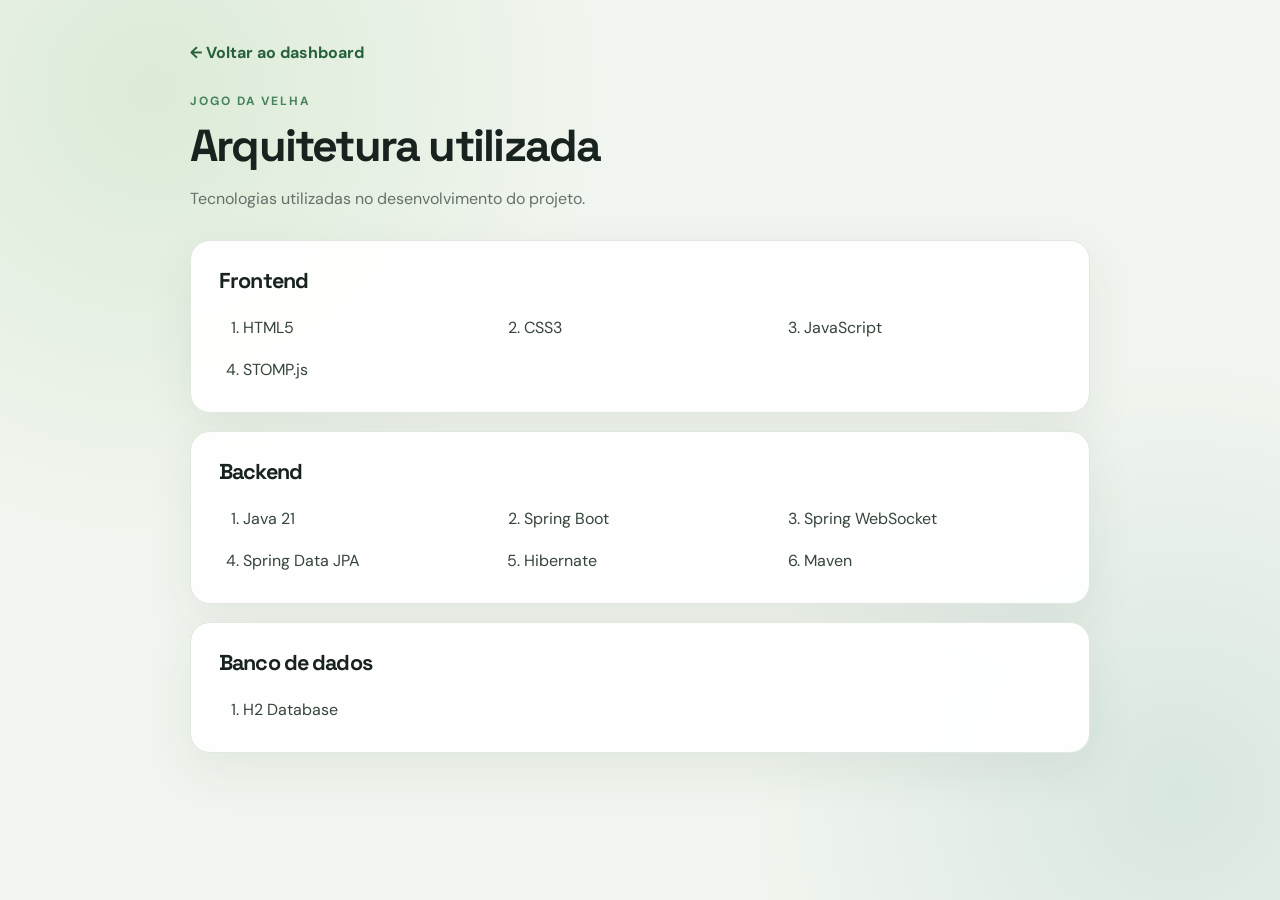
==== frontend/arquitetura/index.html @ 619e320b "adicionando pagina de arquitetura e separando controller" ====
<!doctype html>
<html lang="pt-BR">
<head>
  <meta charset="utf-8">
  <meta name="viewport" content="width=device-width, initial-scale=1">
  <title>Arquitetura utilizada | Jogo da Velha</title>
  <link rel="stylesheet" href="style.css">
</head>
<body>
  <main class="architecture-shell">
    <a class="back-link" href="../dashboard/index.html">← Voltar ao dashboard</a>
    <header class="page-header">
      <p class="eyebrow">JOGO DA VELHA</p>
      <h1>Arquitetura utilizada</h1>
      <p class="intro">Tecnologias utilizadas no desenvolvimento do projeto.</p>
    </header>

    <section class="technology-card" aria-labelledby="frontend-heading">
      <h2 id="frontend-heading">Frontend</h2>
      <ol class="technology-list">
        <li>HTML5</li>
        <li>CSS3</li>
        <li>JavaScript</li>
        <li>STOMP.js</li>
      </ol>
    </section>

    <section class="technology-card" aria-labelledby="backend-heading">
      <h2 id="backend-heading">Backend</h2>
      <ol class="technology-list">
        <li>Java 21</li>
        <li>Spring Boot</li>
        <li>Spring WebSocket</li>
        <li>Spring Data JPA</li>
        <li>Hibernate</li>
        <li>Maven</li>
      </ol>
    </section>

    <section class="technology-card" aria-labelledby="database-heading">
      <h2 id="database-heading">Banco de dados</h2>
      <ol class="technology-list">
        <li>H2 Database</li>
      </ol>
    </section>
  </main>
</body>
</html>
---- frontend/arquitetura/style.css ----
@import url("https://fonts.googleapis.com/css2?family=DM+Sans:wght@400;500;600;700&family=Space+Grotesk:wght@500;600;700&display=swap");

:root {
  color-scheme: light;
  font-family: "DM Sans", sans-serif;
  color: #18221f;
  background: #f1f5ef;
  font-synthesis: none;
  text-rendering: optimizeLegibility;
}

* { box-sizing: border-box; }

body {
  min-height: 100vh;
  margin: 0;
  padding: 42px 24px;
  background: radial-gradient(circle at 12% 10%, #dcebd7 0, transparent 32%),
              radial-gradient(circle at 92% 88%, #d8e7df 0, transparent 30%), #f1f5ef;
}

.architecture-shell { width: min(100%, 900px); margin: 0 auto; }
.back-link { display: inline-block; margin-bottom: 30px; color: #27613b; font-weight: 700; text-decoration: none; }
.back-link:hover { text-decoration: underline; }
.back-link:focus-visible { outline: 3px solid #8ab99a; outline-offset: 4px; border-radius: 2px; }
.page-header { margin-bottom: 28px; }
.eyebrow { margin: 0 0 8px; color: #47825d; font-size: .75rem; font-weight: 700; letter-spacing: .16em; }
h1, h2 { margin: 0; font-family: "Space Grotesk", sans-serif; letter-spacing: -.04em; }
h1 { font-size: clamp(2rem, 6vw, 2.8rem); }
h2 { margin-bottom: 18px; font-size: 1.35rem; }
.intro { margin: 12px 0 0; color: #64716a; line-height: 1.6; }
.technology-card { margin-top: 18px; padding: 26px 28px; border: 1px solid #e0e8df; border-radius: 20px; background: rgba(255, 255, 255, .94); box-shadow: 0 18px 50px rgba(29, 55, 41, .07); }
.technology-list { display: grid; grid-template-columns: repeat(auto-fit, minmax(190px, 1fr)); gap: 10px 24px; margin: 0; padding-left: 24px; color: #35453a; }
.technology-list li { padding: 4px 0; line-height: 1.5; }

@media (max-width: 520px) {
  body { padding: 28px 16px; }
  .technology-card { padding: 21px; }
}
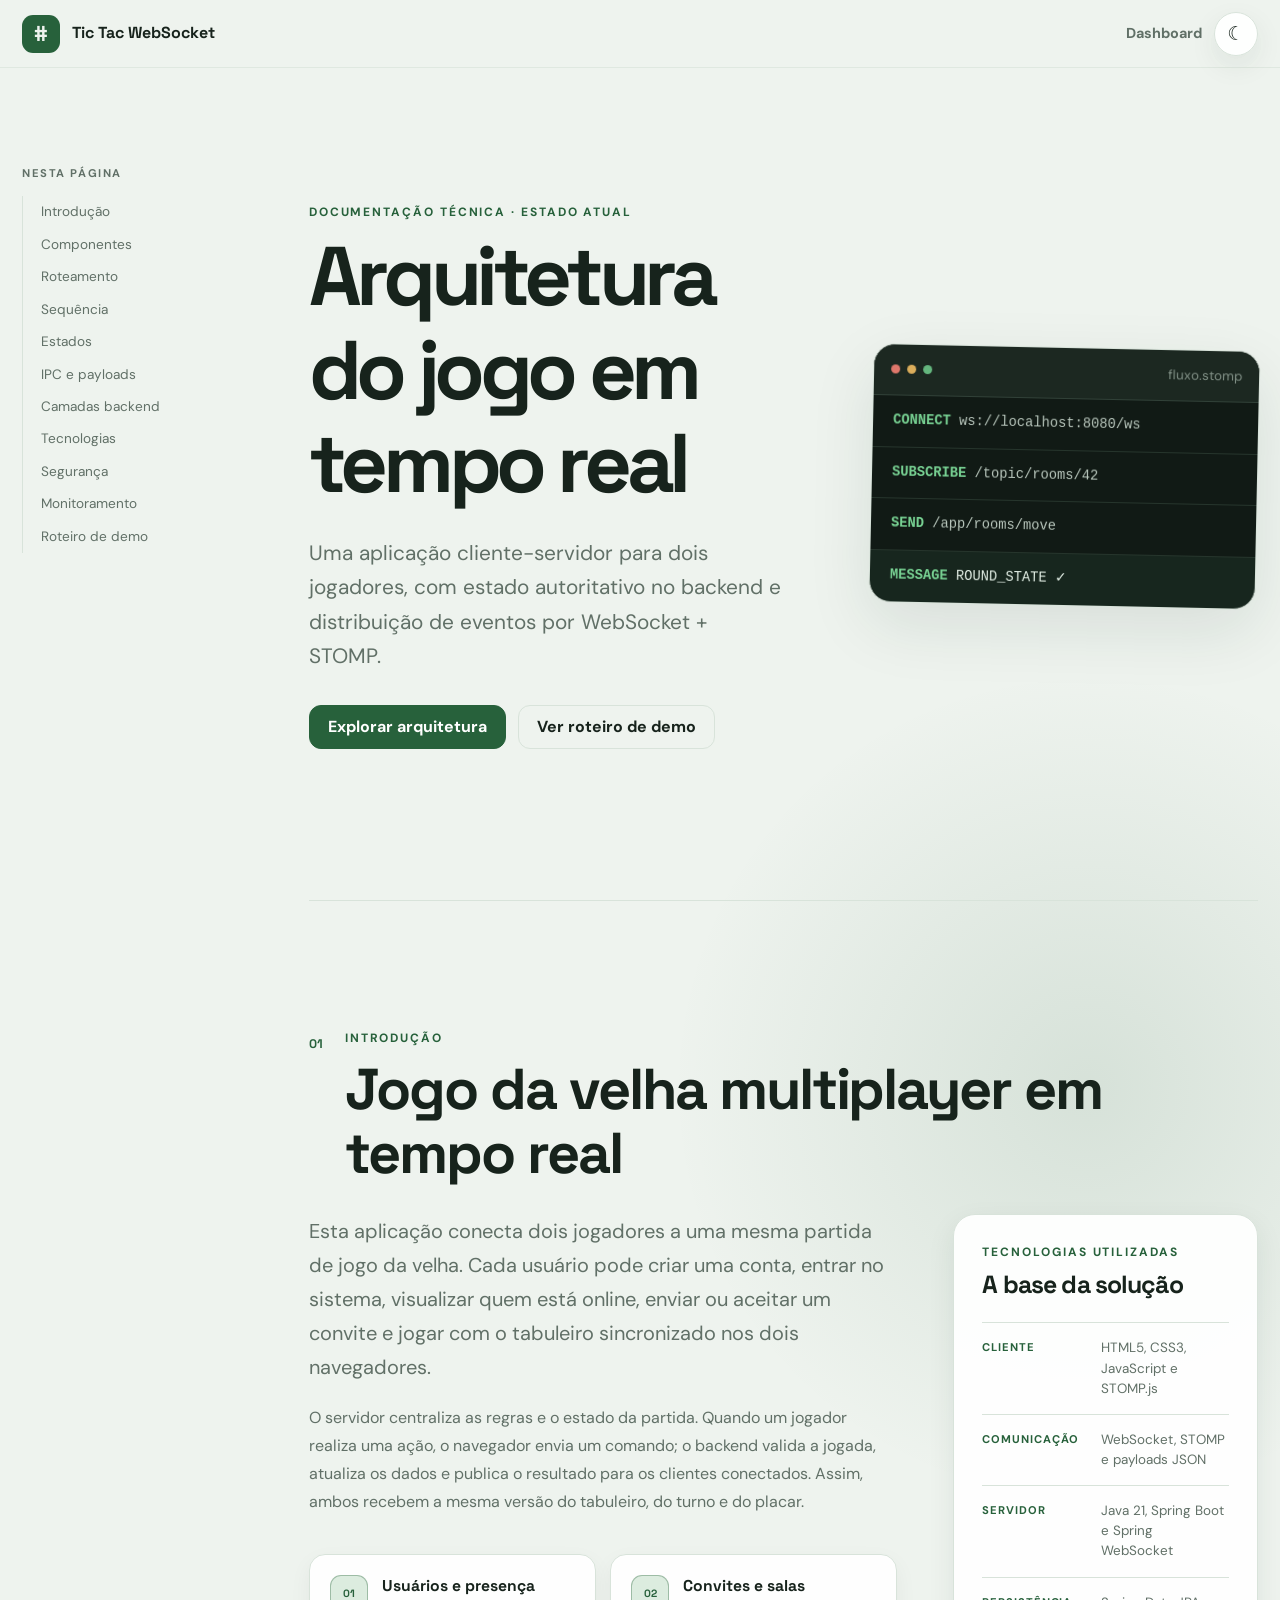
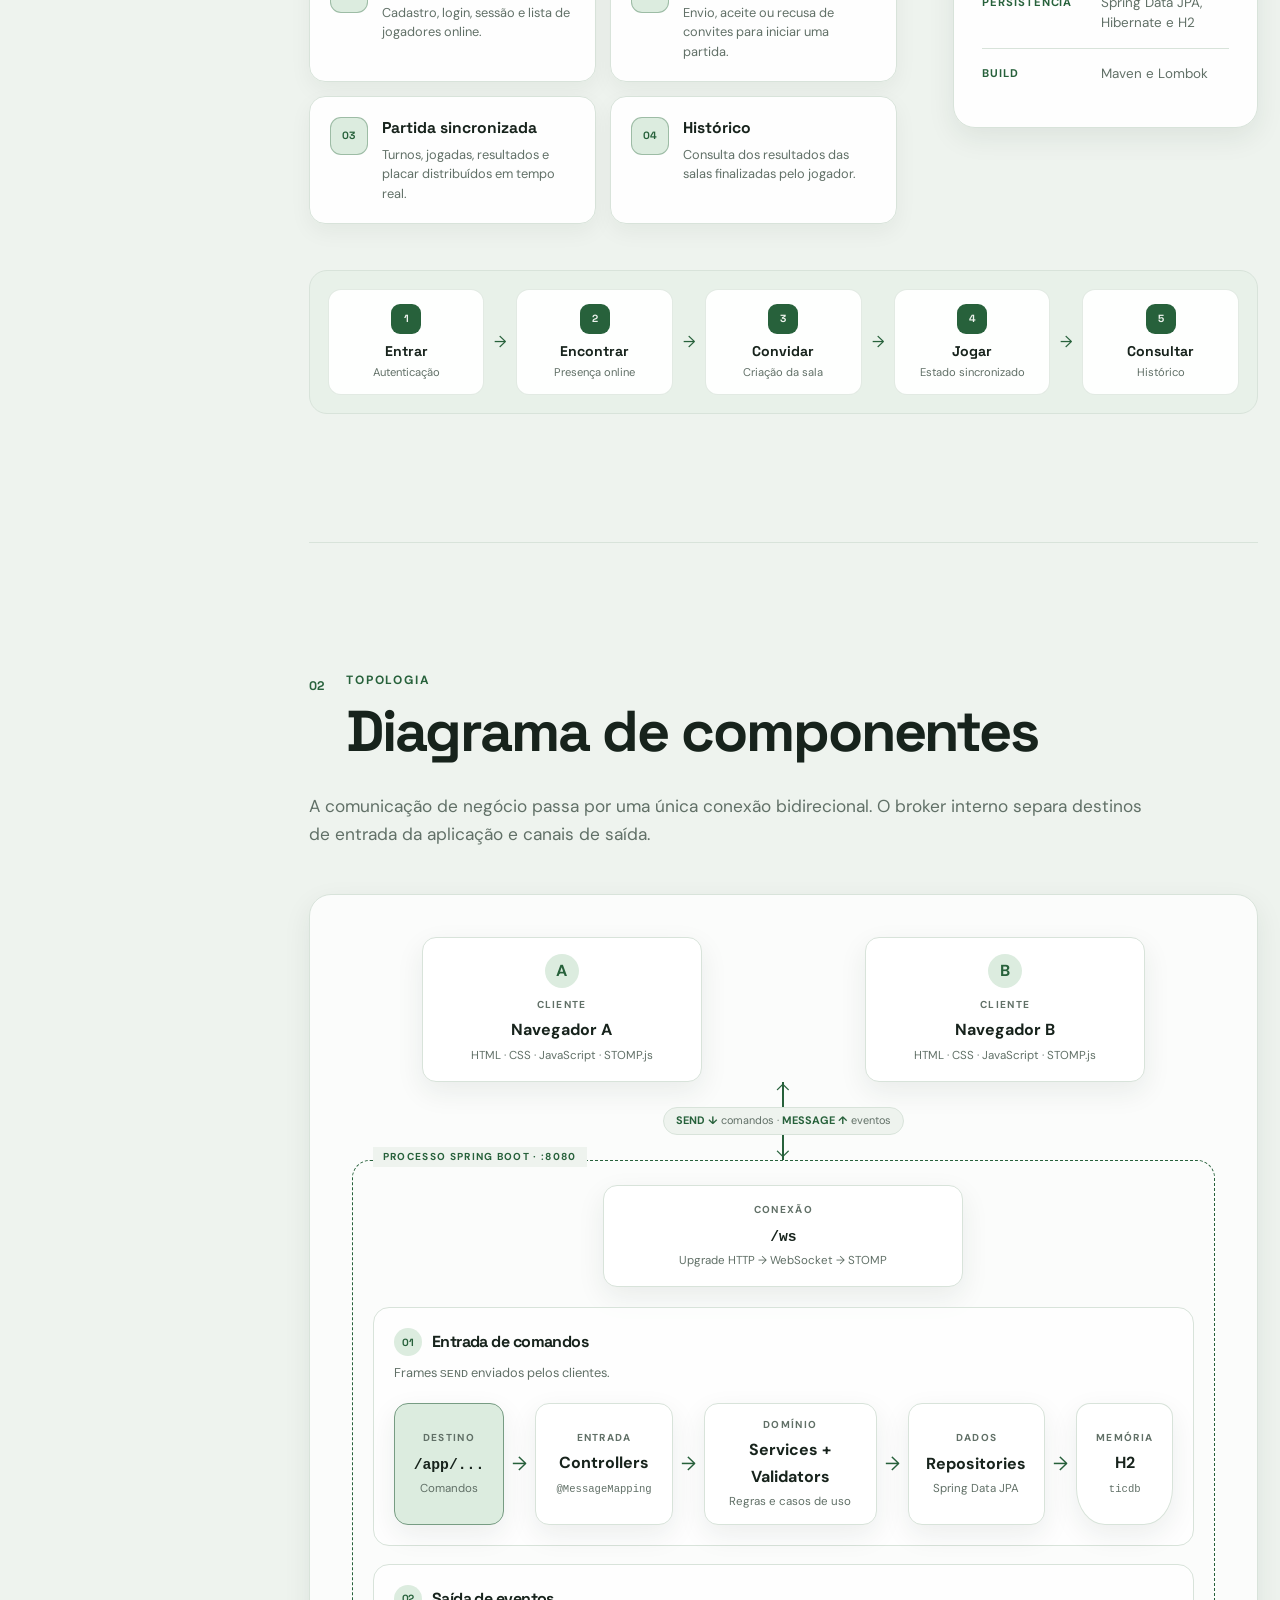
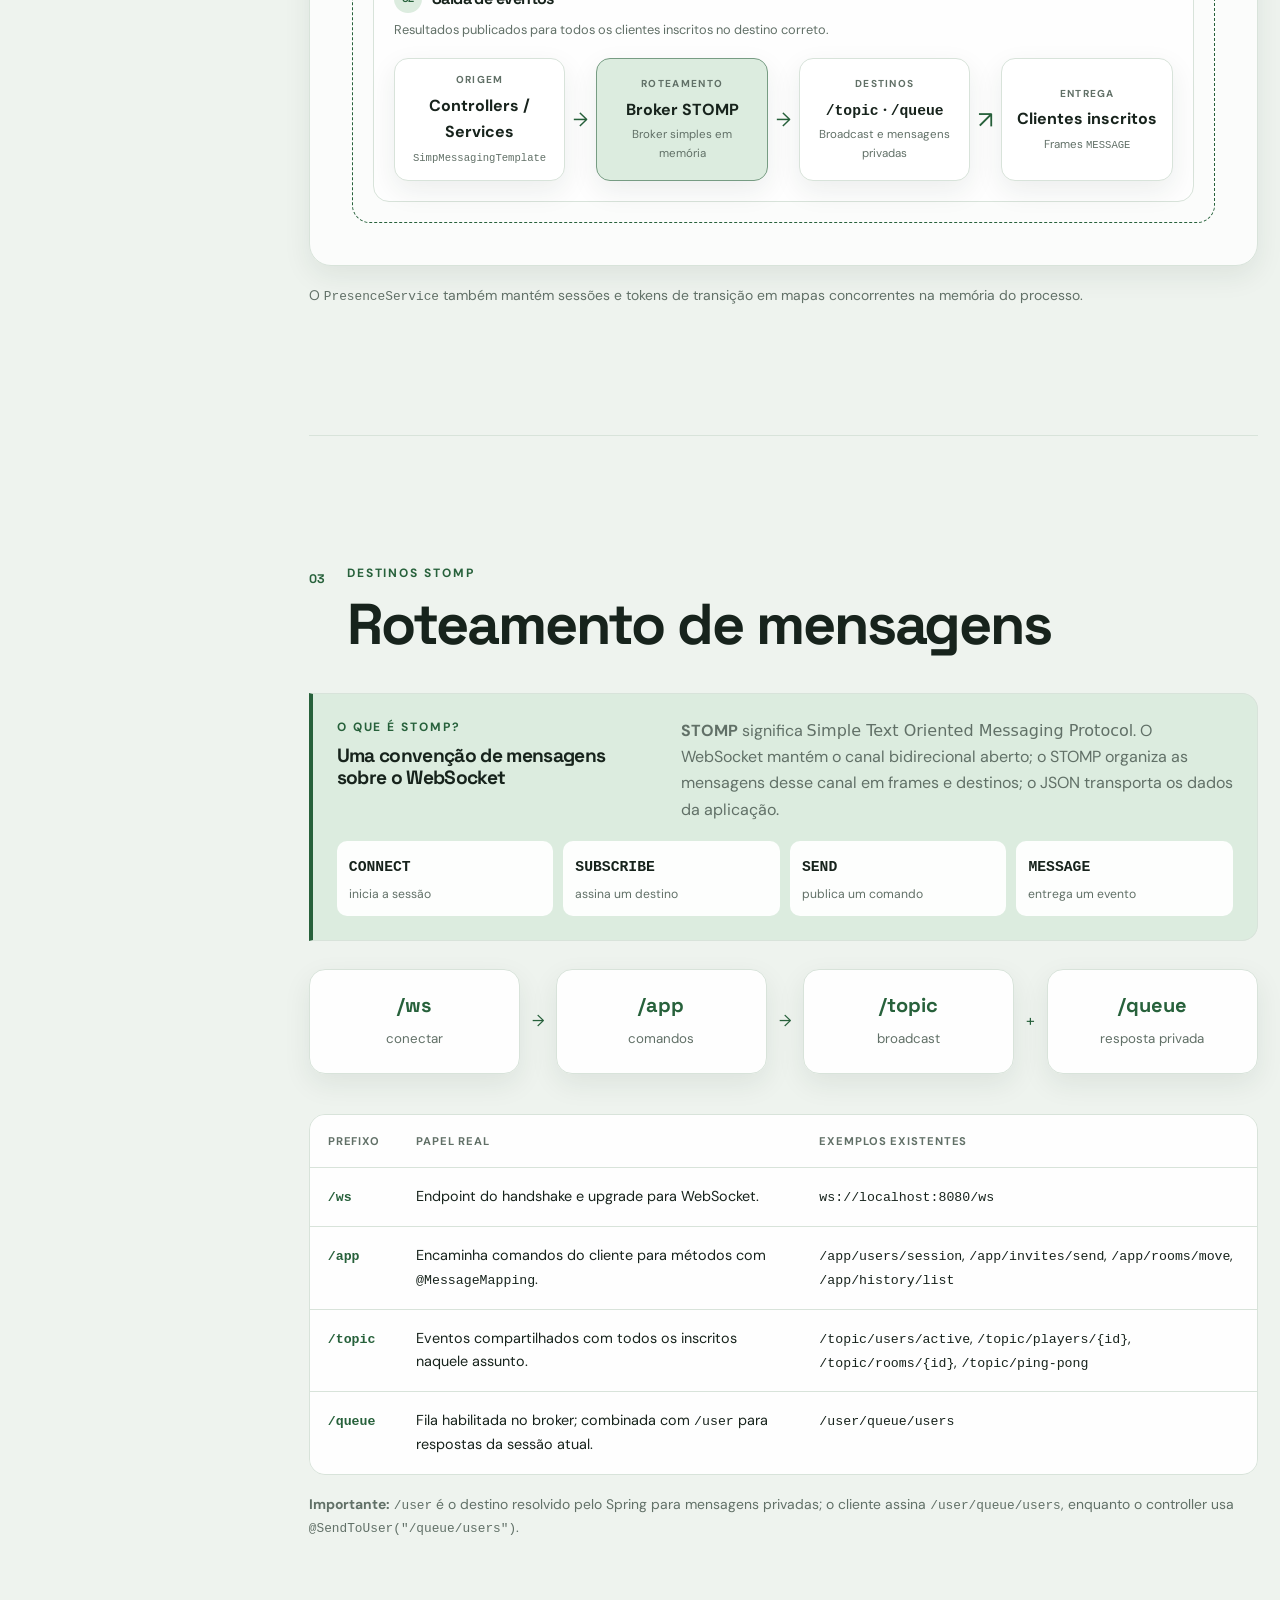
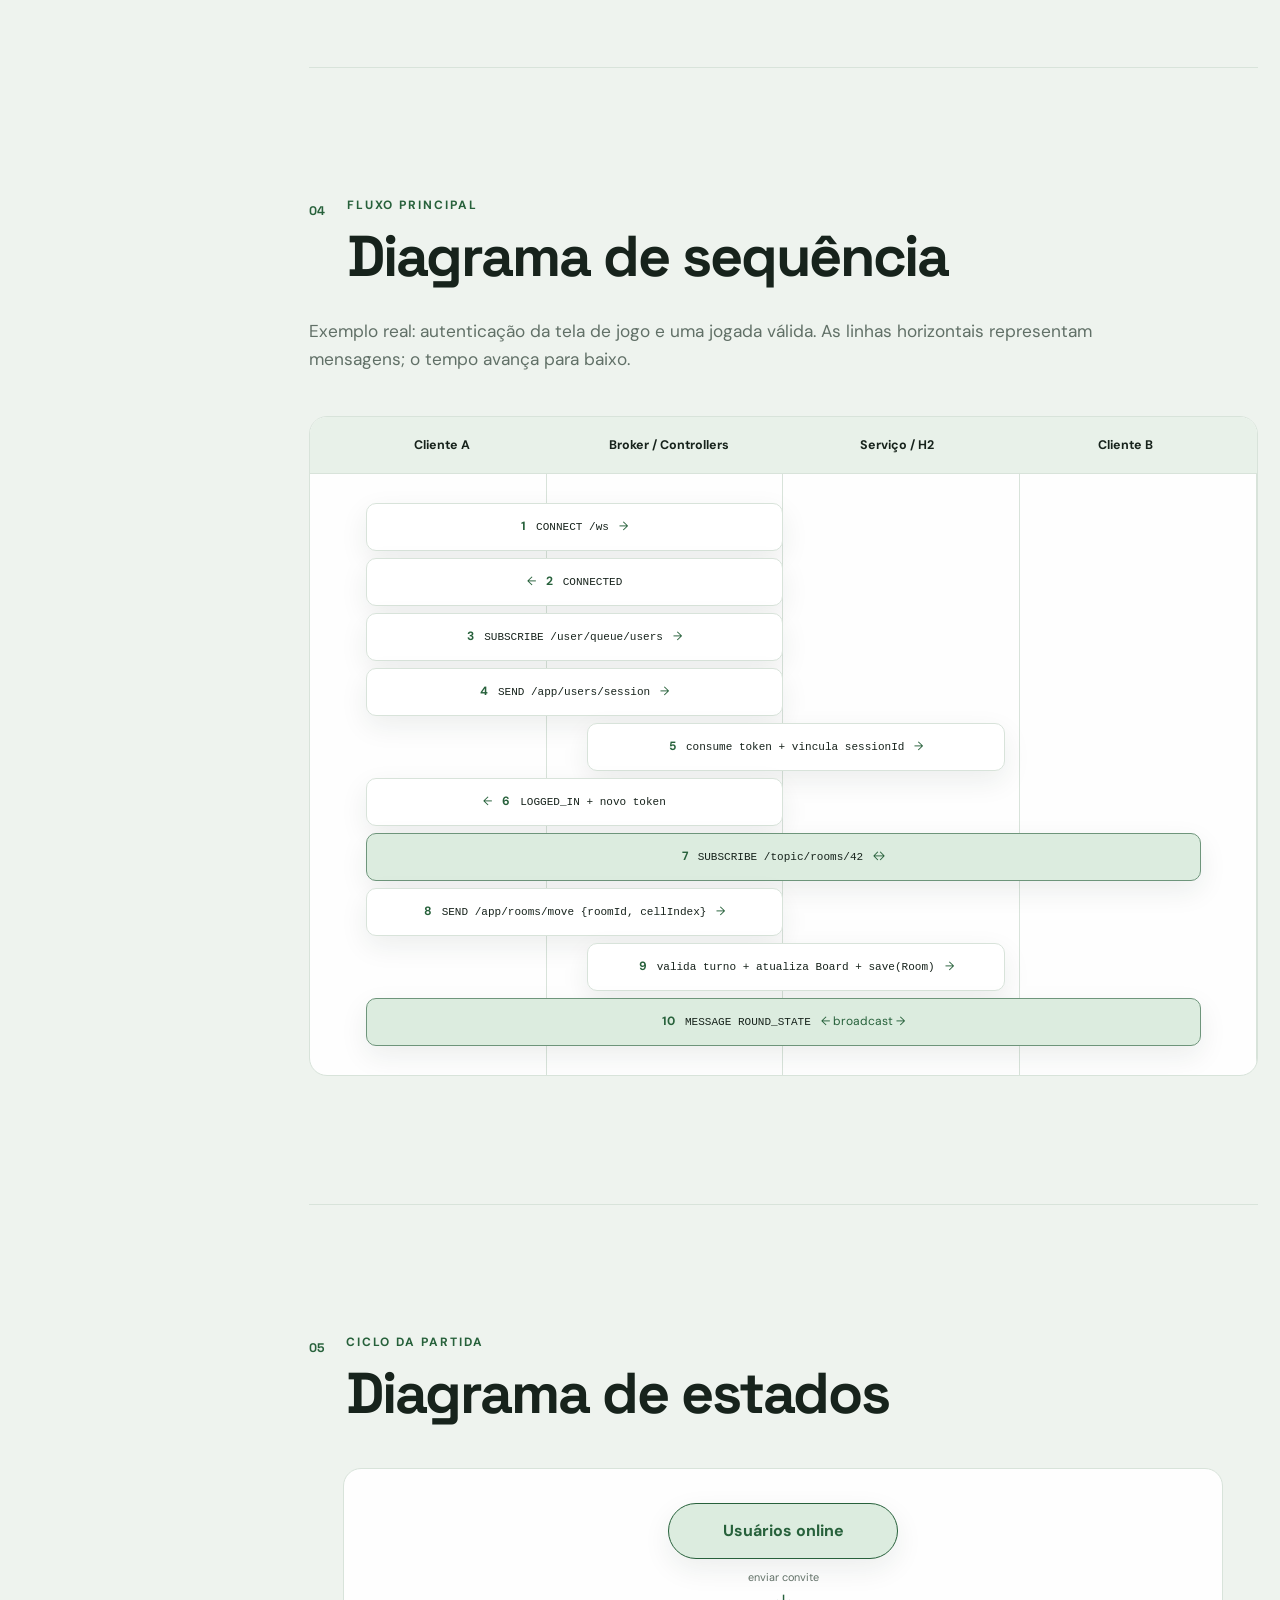
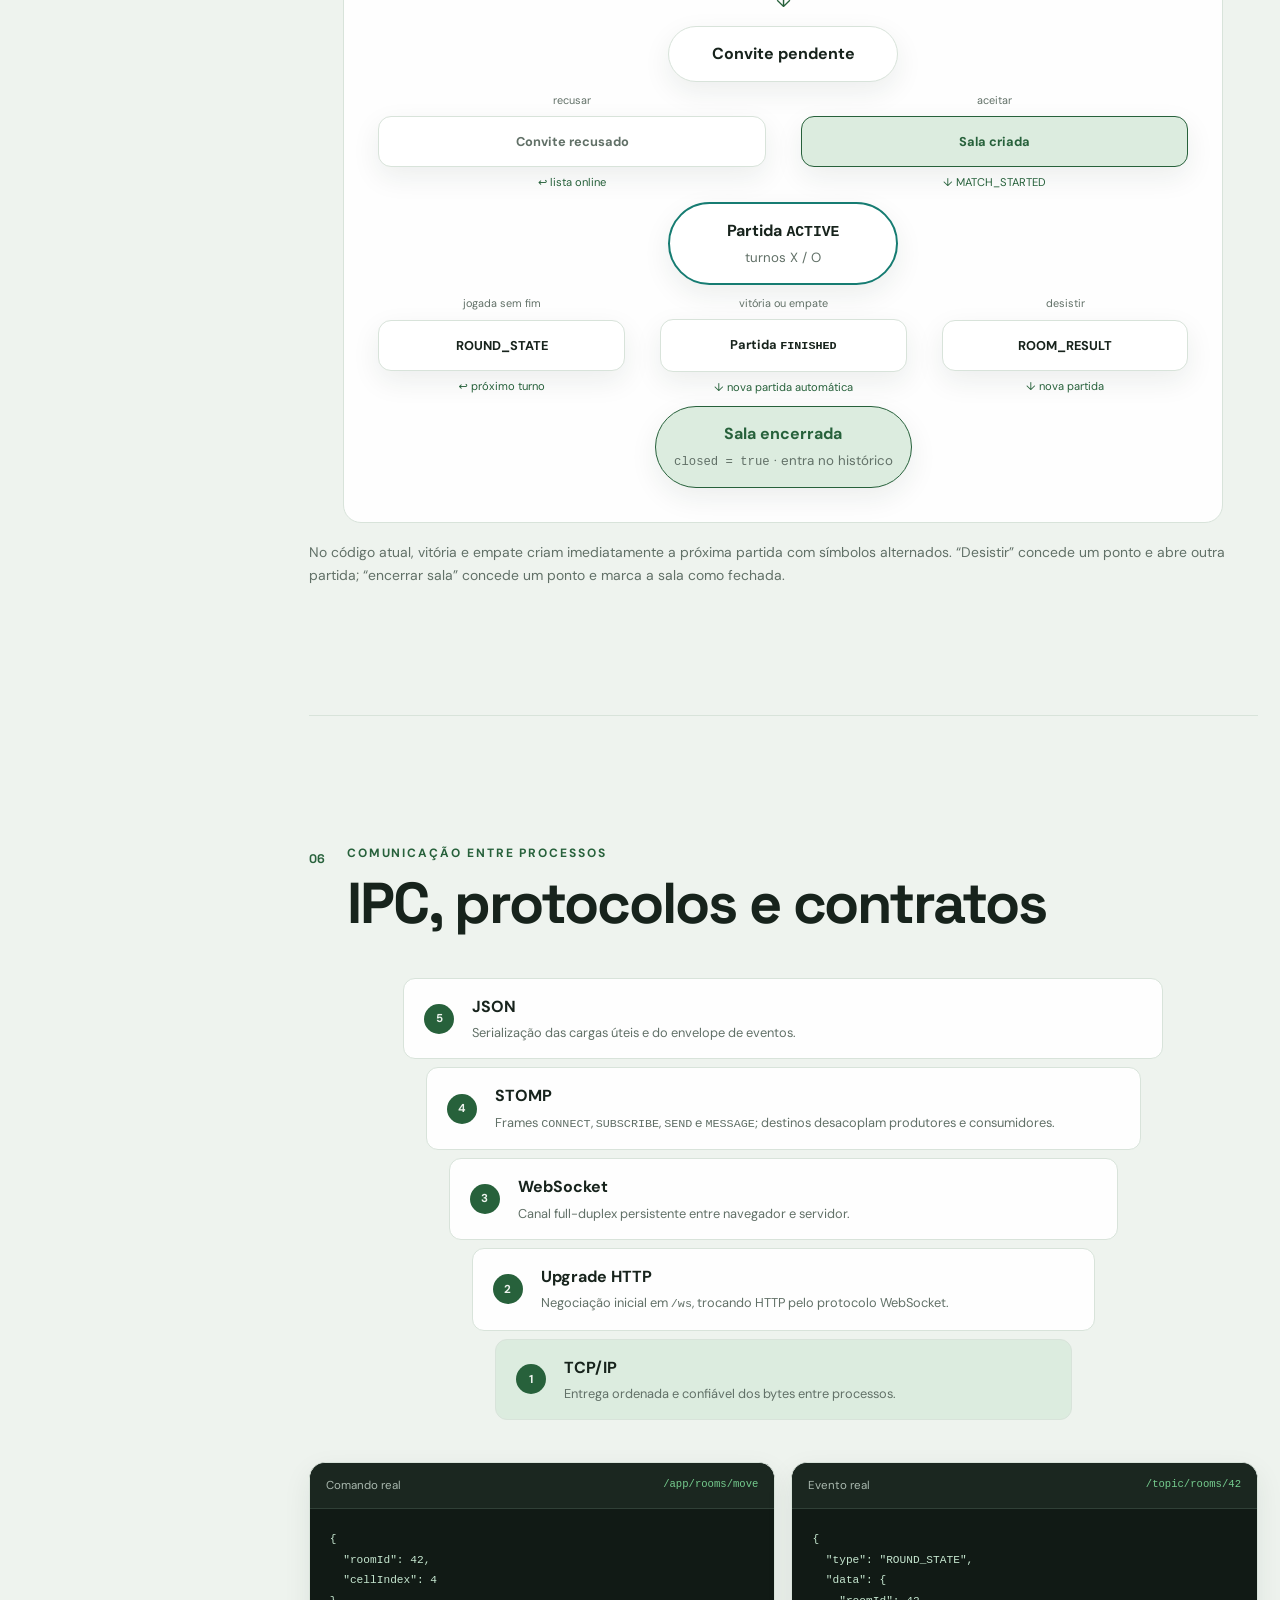
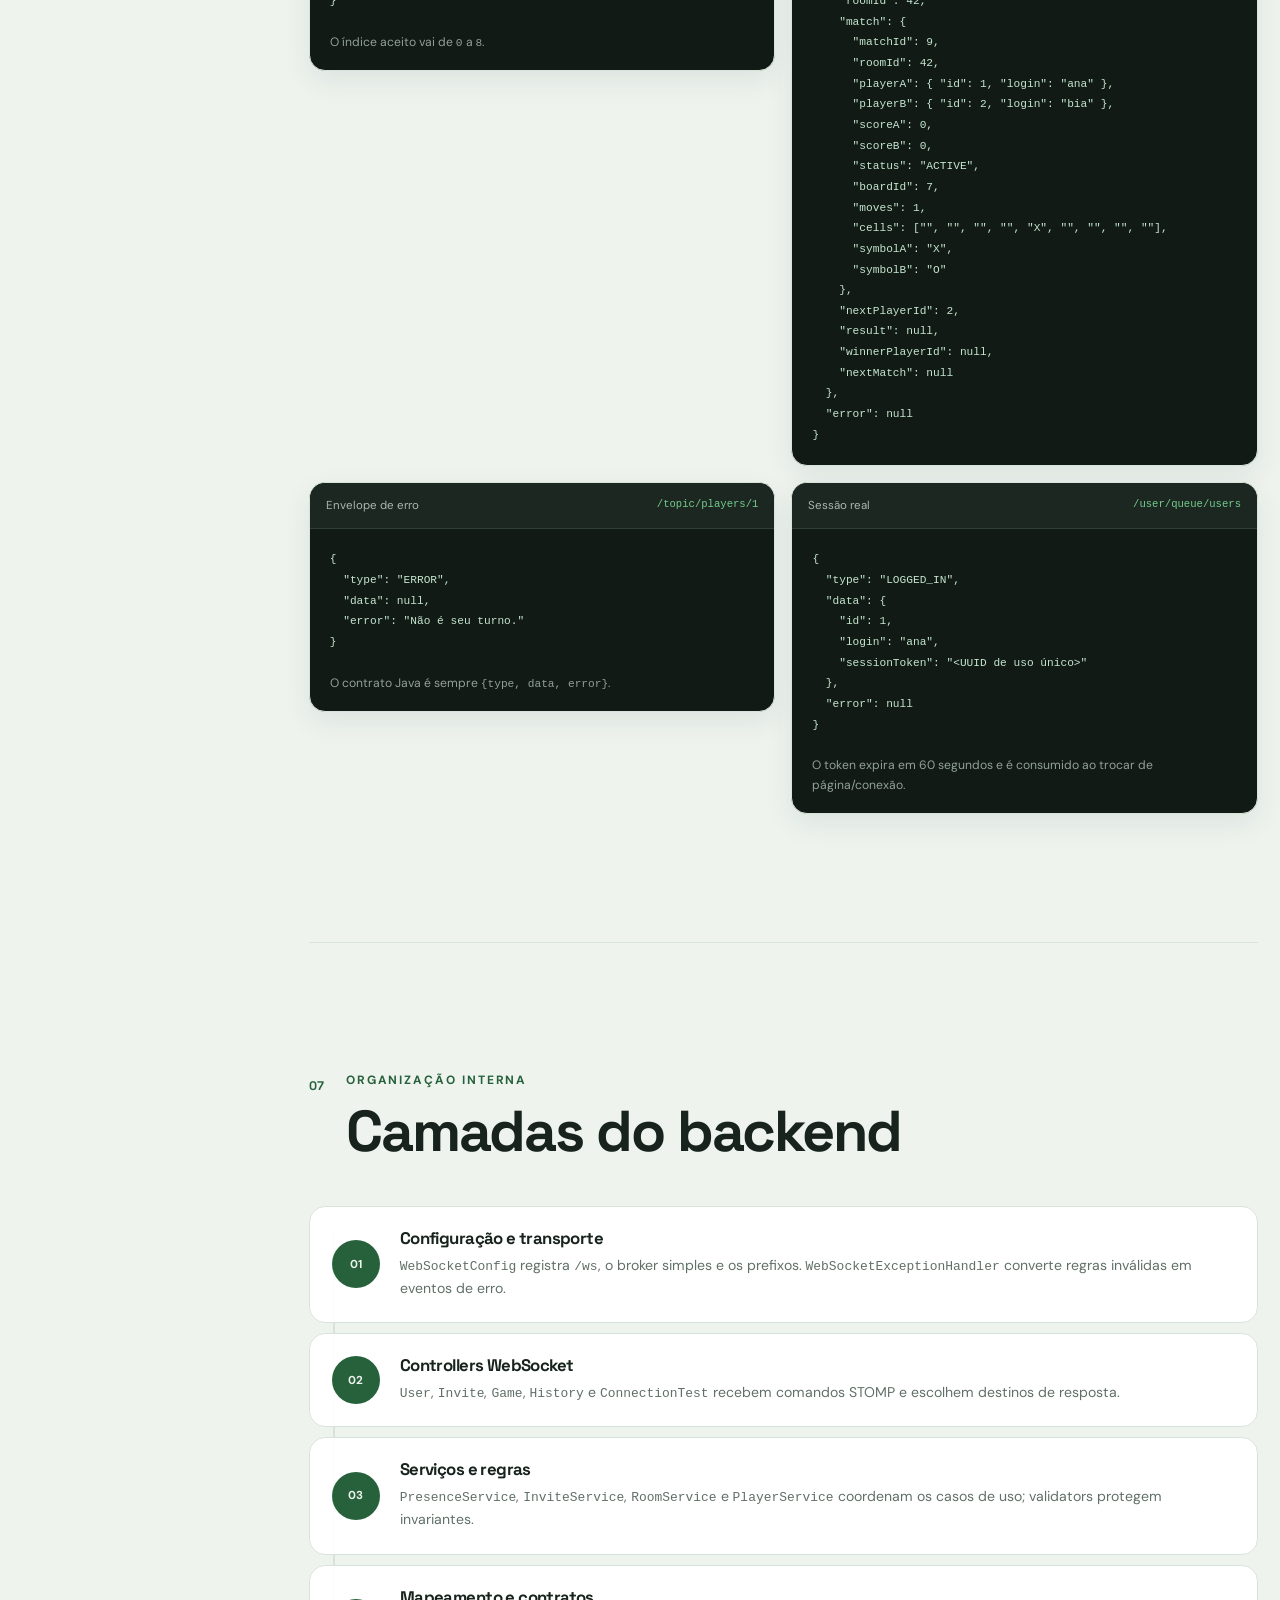
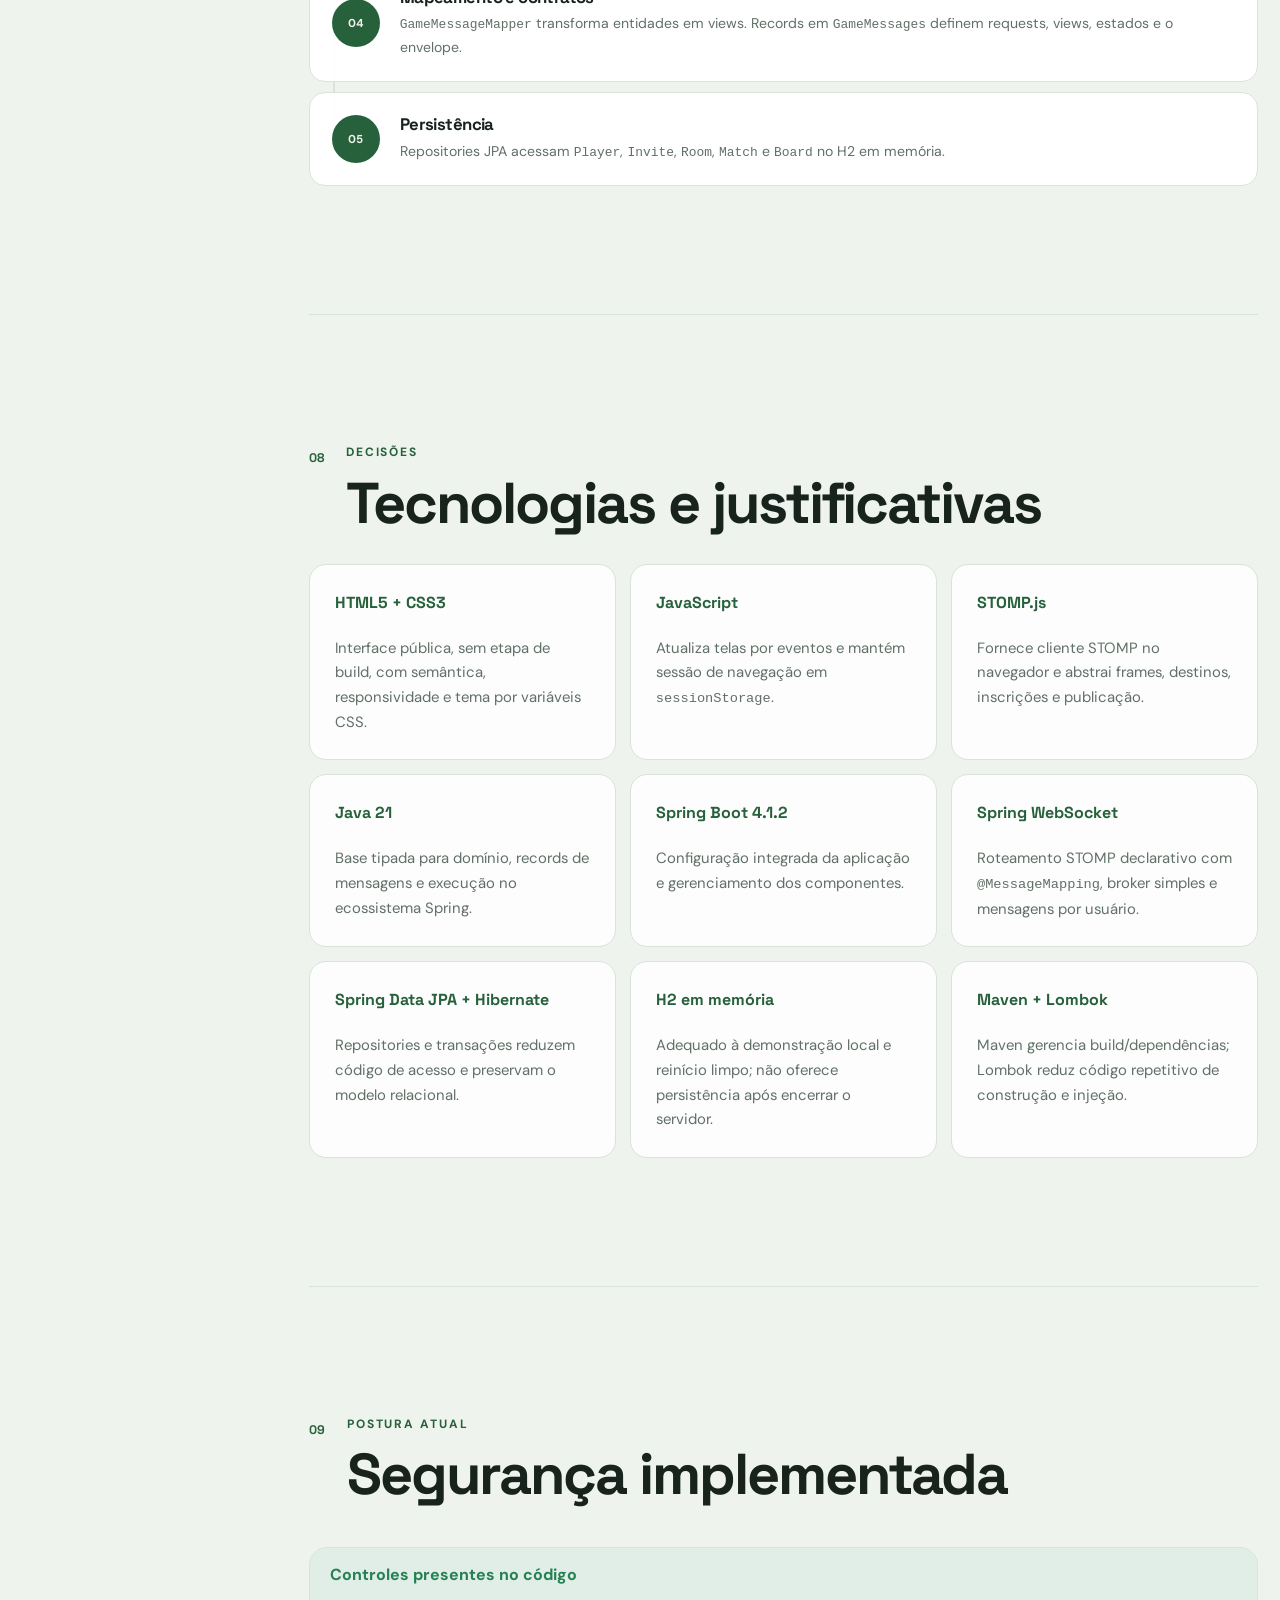
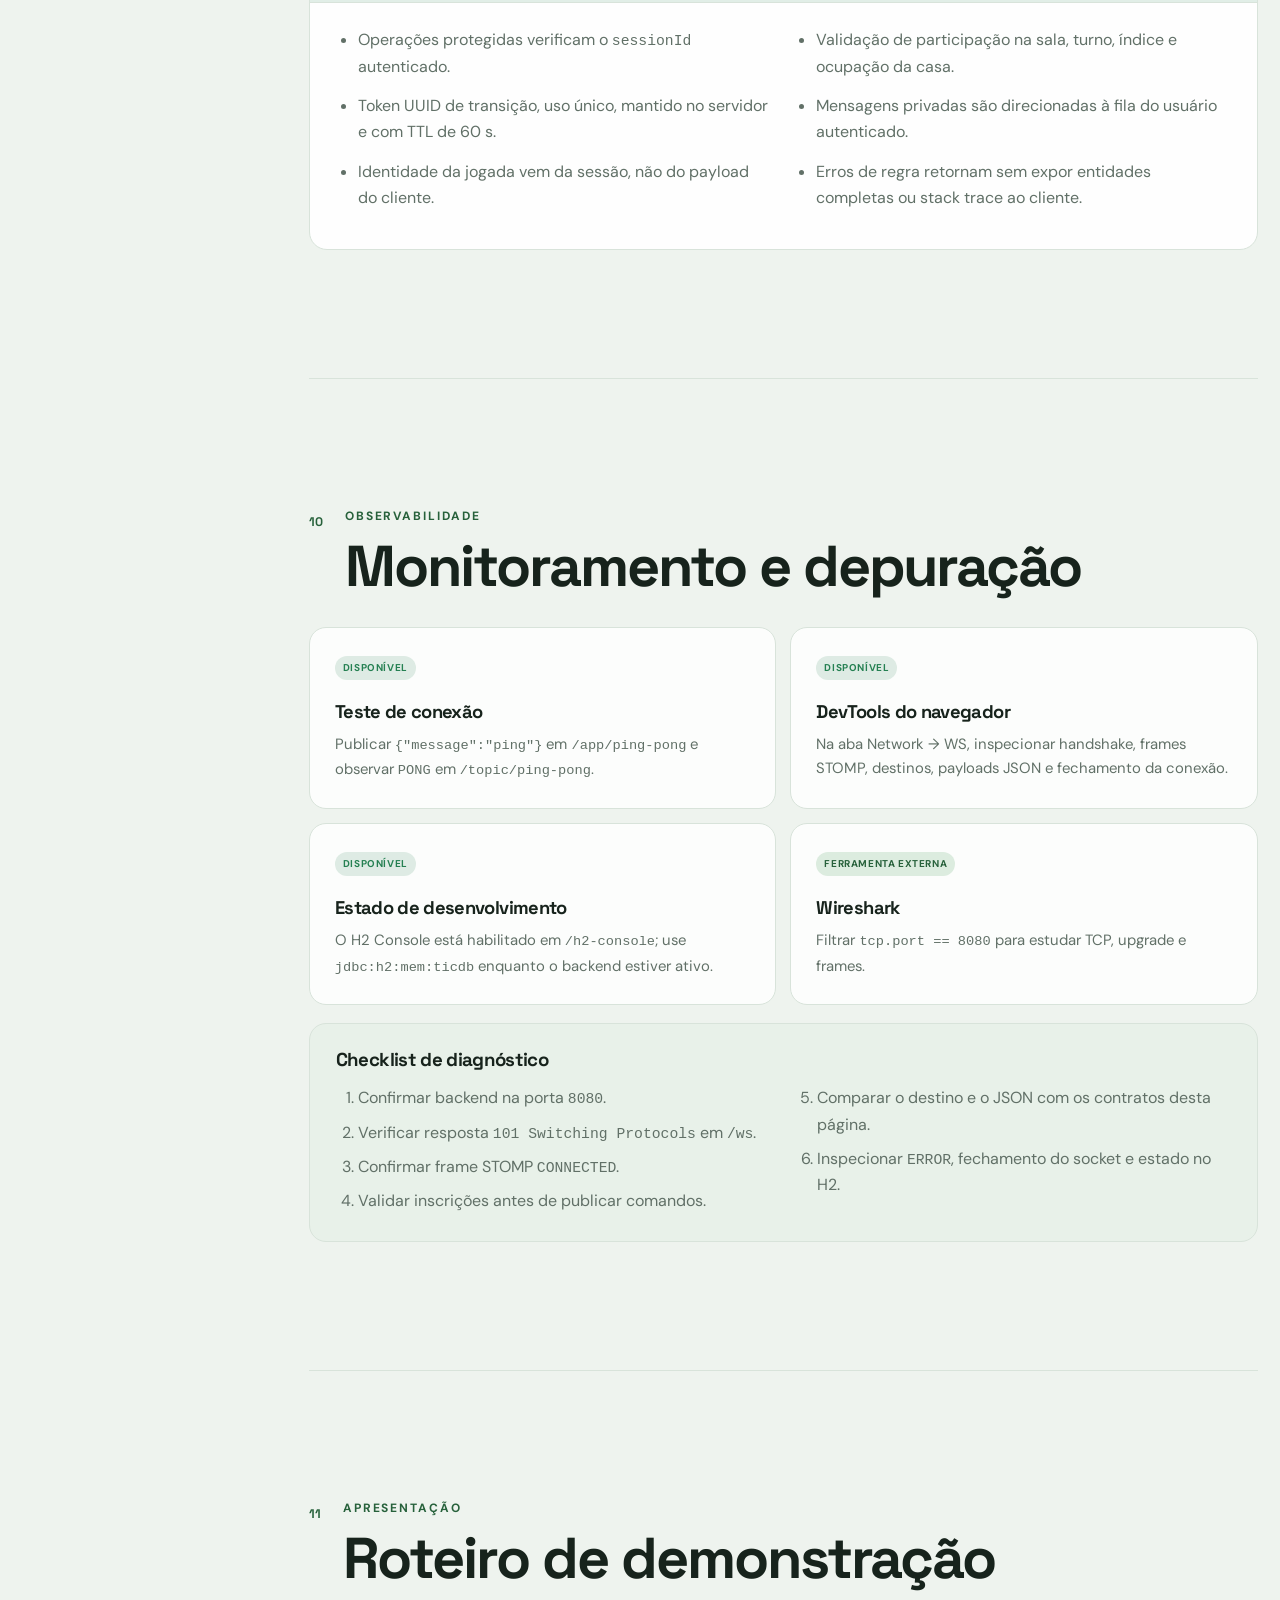
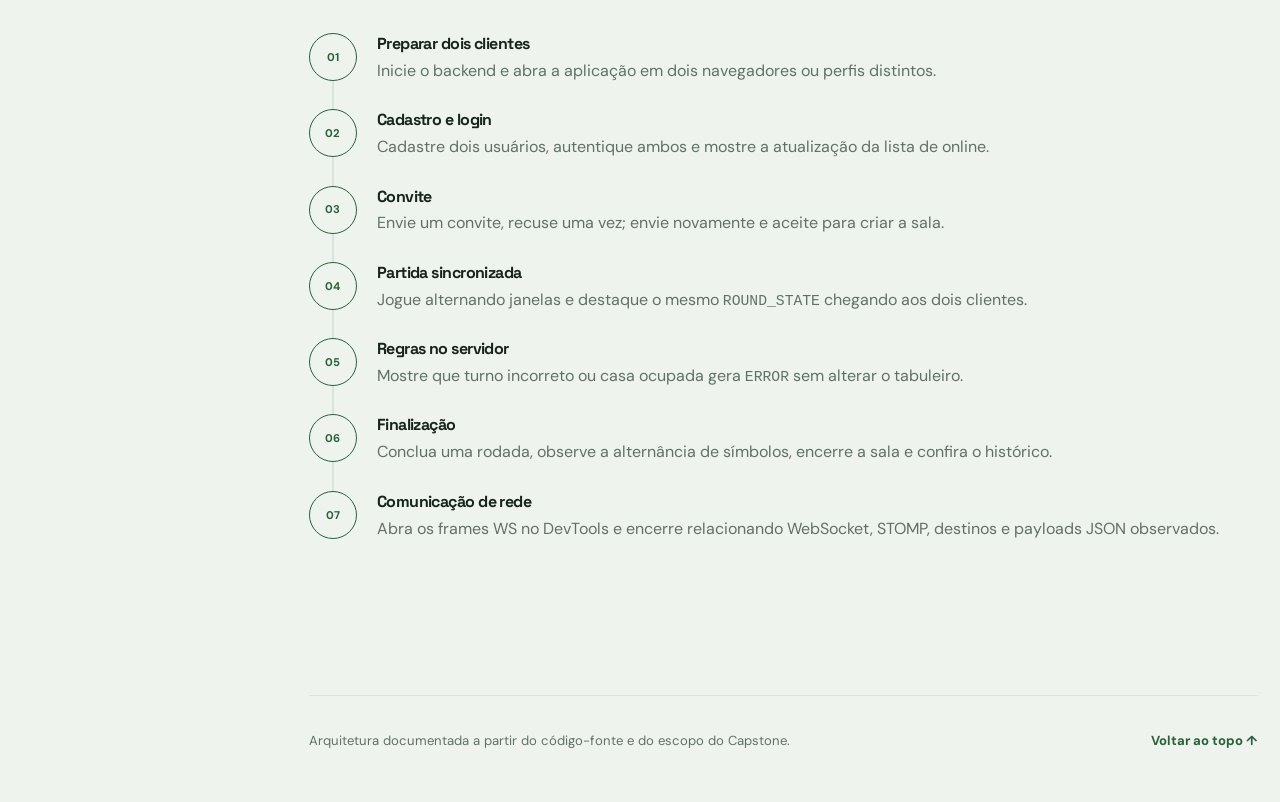
==== commit fd027bf7: "implementa melhorias frontend" ====
--- a/frontend/arquitetura/index.html
+++ b/frontend/arquitetura/index.html
@@ -3,46 +3,334 @@
 <head>
   <meta charset="utf-8">
   <meta name="viewport" content="width=device-width, initial-scale=1">
-  <title>Arquitetura utilizada | Jogo da Velha</title>
-  <link rel="stylesheet" href="style.css">
+  <meta name="description" content="Arquitetura cliente-servidor do Jogo da Velha em tempo real com WebSocket e STOMP.">
+  <title>Arquitetura | Jogo da Velha</title>
+  <link rel="stylesheet" href="../shared/theme.css">
+  <link rel="stylesheet" href="style.css?v=2">
+  <script src="../shared/theme.js" defer></script>
 </head>
 <body>
-  <main class="architecture-shell">
-    <a class="back-link" href="../dashboard/index.html">← Voltar ao dashboard</a>
-    <header class="page-header">
-      <p class="eyebrow">JOGO DA VELHA</p>
-      <h1>Arquitetura utilizada</h1>
-      <p class="intro">Tecnologias utilizadas no desenvolvimento do projeto.</p>
-    </header>
-
-    <section class="technology-card" aria-labelledby="frontend-heading">
-      <h2 id="frontend-heading">Frontend</h2>
-      <ol class="technology-list">
-        <li>HTML5</li>
-        <li>CSS3</li>
-        <li>JavaScript</li>
-        <li>STOMP.js</li>
+  <a class="skip-link" href="#conteudo">Ir para o conteúdo</a>
+
+  <header class="site-header">
+    <a class="brand" href="../index.html" aria-label="Ir para o início">
+      <span class="brand-mark" aria-hidden="true">#</span>
+      <span>Tic Tac WebSocket</span>
+    </a>
+    <nav class="header-actions" aria-label="Navegação principal">
+      <a class="back-link" href="../dashboard/index.html">Dashboard</a>
+      <button class="theme-toggle" type="button" data-theme-toggle aria-label="Alternar tema"></button>
+    </nav>
+  </header>
+
+  <div class="page-grid">
+    <aside class="toc" aria-label="Nesta página">
+      <p class="toc-title">Nesta página</p>
+      <ol>
+        <li><a href="#introducao">Introdução</a></li>
+        <li><a href="#componentes">Componentes</a></li>
+        <li><a href="#roteamento">Roteamento</a></li>
+        <li><a href="#sequencia">Sequência</a></li>
+        <li><a href="#estados">Estados</a></li>
+        <li><a href="#ipc">IPC e payloads</a></li>
+        <li><a href="#backend">Camadas backend</a></li>
+        <li><a href="#tecnologias">Tecnologias</a></li>
+        <li><a href="#seguranca">Segurança</a></li>
+        <li><a href="#monitoramento">Monitoramento</a></li>
+        <li><a href="#demo">Roteiro de demo</a></li>
       </ol>
-    </section>
-
-    <section class="technology-card" aria-labelledby="backend-heading">
-      <h2 id="backend-heading">Backend</h2>
-      <ol class="technology-list">
-        <li>Java 21</li>
-        <li>Spring Boot</li>
-        <li>Spring WebSocket</li>
-        <li>Spring Data JPA</li>
-        <li>Hibernate</li>
-        <li>Maven</li>
-      </ol>
-    </section>
-
-    <section class="technology-card" aria-labelledby="database-heading">
-      <h2 id="database-heading">Banco de dados</h2>
-      <ol class="technology-list">
-        <li>H2 Database</li>
-      </ol>
-    </section>
-  </main>
+    </aside>
+
+    <main id="conteudo">
+      <section class="hero" id="topo" aria-labelledby="page-title">
+        <div class="hero-copy">
+          <p class="eyebrow">DOCUMENTAÇÃO TÉCNICA · ESTADO ATUAL</p>
+          <h1 id="page-title">Arquitetura do jogo em tempo real</h1>
+          <p class="hero-lead">Uma aplicação cliente-servidor para dois jogadores, com estado autoritativo no backend e distribuição de eventos por WebSocket + STOMP.</p>
+          <div class="hero-actions">
+            <a class="button primary" href="#componentes">Explorar arquitetura</a>
+            <a class="button ghost" href="#demo">Ver roteiro de demo</a>
+          </div>
+        </div>
+        <div class="hero-terminal" aria-label="Resumo do fluxo de rede">
+          <div class="terminal-bar"><span></span><span></span><span></span><small>fluxo.stomp</small></div>
+          <code><b>CONNECT</b> ws://localhost:8080/ws</code>
+          <code><b>SUBSCRIBE</b> /topic/rooms/42</code>
+          <code><b>SEND</b> /app/rooms/move</code>
+          <code class="terminal-success"><b>MESSAGE</b> ROUND_STATE ✓</code>
+        </div>
+      </section>
+
+      <section class="doc-section introduction" id="introducao">
+        <div class="section-heading">
+          <p class="section-number">01</p>
+          <div><p class="eyebrow">INTRODUÇÃO</p><h2>Jogo da velha multiplayer em tempo real</h2></div>
+        </div>
+        <div class="introduction-grid">
+          <article class="application-summary">
+            <p class="section-intro">Esta aplicação conecta dois jogadores a uma mesma partida de jogo da velha. Cada usuário pode criar uma conta, entrar no sistema, visualizar quem está online, enviar ou aceitar um convite e jogar com o tabuleiro sincronizado nos dois navegadores.</p>
+            <p>O servidor centraliza as regras e o estado da partida. Quando um jogador realiza uma ação, o navegador envia um comando; o backend valida a jogada, atualiza os dados e publica o resultado para os clientes conectados. Assim, ambos recebem a mesma versão do tabuleiro, do turno e do placar.</p>
+            <ul class="application-features" aria-label="Principais recursos da aplicação">
+              <li><span aria-hidden="true">01</span><div><strong>Usuários e presença</strong><small>Cadastro, login, sessão e lista de jogadores online.</small></div></li>
+              <li><span aria-hidden="true">02</span><div><strong>Convites e salas</strong><small>Envio, aceite ou recusa de convites para iniciar uma partida.</small></div></li>
+              <li><span aria-hidden="true">03</span><div><strong>Partida sincronizada</strong><small>Turnos, jogadas, resultados e placar distribuídos em tempo real.</small></div></li>
+              <li><span aria-hidden="true">04</span><div><strong>Histórico</strong><small>Consulta dos resultados das salas finalizadas pelo jogador.</small></div></li>
+            </ul>
+          </article>
+
+          <aside class="stack-summary" aria-labelledby="stack-summary-title">
+            <p class="eyebrow">TECNOLOGIAS UTILIZADAS</p>
+            <h3 id="stack-summary-title">A base da solução</h3>
+            <dl>
+              <div><dt>Cliente</dt><dd>HTML5, CSS3, JavaScript e STOMP.js</dd></div>
+              <div><dt>Comunicação</dt><dd>WebSocket, STOMP e payloads JSON</dd></div>
+              <div><dt>Servidor</dt><dd>Java 21, Spring Boot e Spring WebSocket</dd></div>
+              <div><dt>Persistência</dt><dd>Spring Data JPA, Hibernate e H2</dd></div>
+              <div><dt>Build</dt><dd>Maven e Lombok</dd></div>
+            </dl>
+          </aside>
+        </div>
+
+        <div class="experience-flow" aria-label="Jornada principal do usuário">
+          <div><span>1</span><strong>Entrar</strong><small>Autenticação</small></div><i aria-hidden="true">→</i>
+          <div><span>2</span><strong>Encontrar</strong><small>Presença online</small></div><i aria-hidden="true">→</i>
+          <div><span>3</span><strong>Convidar</strong><small>Criação da sala</small></div><i aria-hidden="true">→</i>
+          <div><span>4</span><strong>Jogar</strong><small>Estado sincronizado</small></div><i aria-hidden="true">→</i>
+          <div><span>5</span><strong>Consultar</strong><small>Histórico</small></div>
+        </div>
+      </section>
+
+      <section class="doc-section" id="componentes">
+        <div class="section-heading"><p class="section-number">02</p><div><p class="eyebrow">TOPOLOGIA</p><h2>Diagrama de componentes</h2></div></div>
+        <p class="section-intro">A comunicação de negócio passa por uma única conexão bidirecional. O broker interno separa destinos de entrada da aplicação e canais de saída.</p>
+        <div class="component-diagram" role="img" aria-label="Dois navegadores enviam comandos STOMP ao Spring Boot; controllers e serviços processam e persistem dados, enquanto o broker publica eventos de volta aos clientes inscritos">
+          <div class="diagram-clients">
+            <article class="node browser"><span class="node-icon">A</span><small>CLIENTE</small><strong>Navegador A</strong><em>HTML · CSS · JavaScript · STOMP.js</em></article>
+            <article class="node browser"><span class="node-icon">B</span><small>CLIENTE</small><strong>Navegador B</strong><em>HTML · CSS · JavaScript · STOMP.js</em></article>
+          </div>
+          <div class="connector vertical bidirectional"><span><b>SEND ↓</b> comandos · <b>MESSAGE ↑</b> eventos</span></div>
+          <div class="backend-boundary">
+            <p class="boundary-label">PROCESSO SPRING BOOT · :8080</p>
+            <article class="node network-entry"><small>CONEXÃO</small><strong><code>/ws</code></strong><em>Upgrade HTTP → WebSocket → STOMP</em></article>
+            <div class="message-flows">
+              <section class="flow-card inbound-flow" aria-label="Fluxo de entrada dos comandos">
+                <h3><span>01</span> Entrada de comandos</h3>
+                <p>Frames <code>SEND</code> enviados pelos clientes.</p>
+                <div class="flow-chain">
+                  <article class="node accent"><small>DESTINO</small><strong><code>/app/...</code></strong><em>Comandos</em></article>
+                  <div class="arrow" aria-hidden="true">→</div>
+                  <article class="node"><small>ENTRADA</small><strong>Controllers</strong><em><code>@MessageMapping</code></em></article>
+                  <div class="arrow" aria-hidden="true">→</div>
+                  <article class="node wide"><small>DOMÍNIO</small><strong>Services + Validators</strong><em>Regras e casos de uso</em></article>
+                  <div class="arrow" aria-hidden="true">→</div>
+                  <article class="node"><small>DADOS</small><strong>Repositories</strong><em>Spring Data JPA</em></article>
+                  <div class="arrow" aria-hidden="true">→</div>
+                  <article class="node database"><small>MEMÓRIA</small><strong>H2</strong><em><code>ticdb</code></em></article>
+                </div>
+              </section>
+              <section class="flow-card outbound-flow" aria-label="Fluxo de saída dos eventos">
+                <h3><span>02</span> Saída de eventos</h3>
+                <p>Resultados publicados para todos os clientes inscritos no destino correto.</p>
+                <div class="flow-chain outbound-chain">
+                  <article class="node"><small>ORIGEM</small><strong>Controllers / Services</strong><em><code>SimpMessagingTemplate</code></em></article>
+                  <div class="arrow" aria-hidden="true">→</div>
+                  <article class="node accent"><small>ROTEAMENTO</small><strong>Broker STOMP</strong><em>Broker simples em memória</em></article>
+                  <div class="arrow" aria-hidden="true">→</div>
+                  <article class="node"><small>DESTINOS</small><strong><code>/topic</code> · <code>/queue</code></strong><em>Broadcast e mensagens privadas</em></article>
+                  <div class="arrow return-arrow" aria-hidden="true">↗</div>
+                  <article class="node subscribers"><small>ENTREGA</small><strong>Clientes inscritos</strong><em>Frames <code>MESSAGE</code></em></article>
+                </div>
+              </section>
+            </div>
+          </div>
+        </div>
+        <p class="diagram-note">O <code>PresenceService</code> também mantém sessões e tokens de transição em mapas concorrentes na memória do processo.</p>
+      </section>
+
+      <section class="doc-section" id="roteamento">
+        <div class="section-heading"><p class="section-number">03</p><div><p class="eyebrow">DESTINOS STOMP</p><h2>Roteamento de mensagens</h2></div></div>
+        <aside class="stomp-explainer">
+          <div><p class="eyebrow">O QUE É STOMP?</p><h3>Uma convenção de mensagens sobre o WebSocket</h3></div>
+          <p><strong>STOMP</strong> significa <em>Simple Text Oriented Messaging Protocol</em>. O WebSocket mantém o canal bidirecional aberto; o STOMP organiza as mensagens desse canal em frames e destinos; o JSON transporta os dados da aplicação.</p>
+          <dl><div><dt><code>CONNECT</code></dt><dd>inicia a sessão</dd></div><div><dt><code>SUBSCRIBE</code></dt><dd>assina um destino</dd></div><div><dt><code>SEND</code></dt><dd>publica um comando</dd></div><div><dt><code>MESSAGE</code></dt><dd>entrega um evento</dd></div></dl>
+        </aside>
+        <div class="route-strip" aria-label="Fluxo dos prefixos de roteamento">
+          <div><code>/ws</code><small>conectar</small></div><i>→</i><div><code>/app</code><small>comandos</small></div><i>→</i><div><code>/topic</code><small>broadcast</small></div><i>+</i><div><code>/queue</code><small>resposta privada</small></div>
+        </div>
+        <div class="table-wrap"><table>
+          <thead><tr><th>Prefixo</th><th>Papel real</th><th>Exemplos existentes</th></tr></thead>
+          <tbody>
+            <tr><td><code>/ws</code></td><td>Endpoint do handshake e upgrade para WebSocket.</td><td><code>ws://localhost:8080/ws</code></td></tr>
+            <tr><td><code>/app</code></td><td>Encaminha comandos do cliente para métodos com <code>@MessageMapping</code>.</td><td><code>/app/users/session</code>, <code>/app/invites/send</code>, <code>/app/rooms/move</code>, <code>/app/history/list</code></td></tr>
+            <tr><td><code>/topic</code></td><td>Eventos compartilhados com todos os inscritos naquele assunto.</td><td><code>/topic/users/active</code>, <code>/topic/players/{id}</code>, <code>/topic/rooms/{id}</code>, <code>/topic/ping-pong</code></td></tr>
+            <tr><td><code>/queue</code></td><td>Fila habilitada no broker; combinada com <code>/user</code> para respostas da sessão atual.</td><td><code>/user/queue/users</code></td></tr>
+          </tbody>
+        </table></div>
+        <p class="footnote"><strong>Importante:</strong> <code>/user</code> é o destino resolvido pelo Spring para mensagens privadas; o cliente assina <code>/user/queue/users</code>, enquanto o controller usa <code>@SendToUser("/queue/users")</code>.</p>
+      </section>
+
+      <section class="doc-section" id="sequencia">
+        <div class="section-heading"><p class="section-number">04</p><div><p class="eyebrow">FLUXO PRINCIPAL</p><h2>Diagrama de sequência</h2></div></div>
+        <p class="section-intro">Exemplo real: autenticação da tela de jogo e uma jogada válida. As linhas horizontais representam mensagens; o tempo avança para baixo.</p>
+        <div class="sequence" role="img" aria-label="Sequência de conexão, autenticação, inscrição, jogada, validação, persistência e publicação do estado">
+          <div class="sequence-head"><b>Cliente A</b><b>Broker / Controllers</b><b>Serviço / H2</b><b>Cliente B</b></div>
+          <ol>
+            <li class="a-to-server"><span>1</span><code>CONNECT /ws</code><i>→</i></li>
+            <li class="server-to-a"><span>2</span><code>CONNECTED</code><i>←</i></li>
+            <li class="a-to-server"><span>3</span><code>SUBSCRIBE /user/queue/users</code><i>→</i></li>
+            <li class="a-to-server"><span>4</span><code>SEND /app/users/session</code><i>→</i></li>
+            <li class="server-to-domain"><span>5</span><code>consume token + vincula sessionId</code><i>→</i></li>
+            <li class="server-to-a"><span>6</span><code>LOGGED_IN + novo token</code><i>←</i></li>
+            <li class="both-subscribe"><span>7</span><code>SUBSCRIBE /topic/rooms/42</code><i>↔</i></li>
+            <li class="a-to-server"><span>8</span><code>SEND /app/rooms/move {roomId, cellIndex}</code><i>→</i></li>
+            <li class="server-to-domain"><span>9</span><code>valida turno + atualiza Board + save(Room)</code><i>→</i></li>
+            <li class="broadcast"><span>10</span><code>MESSAGE ROUND_STATE</code><i>← broadcast →</i></li>
+          </ol>
+        </div>
+      </section>
+
+      <section class="doc-section" id="estados">
+        <div class="section-heading"><p class="section-number">05</p><div><p class="eyebrow">CICLO DA PARTIDA</p><h2>Diagrama de estados</h2></div></div>
+        <div class="state-diagram" role="img" aria-label="Estados desde usuários online até convite, sala, partida ativa, rodada finalizada e sala encerrada">
+          <div class="state start">Usuários online</div><div class="state-arrow"><span>enviar convite</span>↓</div>
+          <div class="state">Convite pendente</div>
+          <div class="state-branches">
+            <div><span>recusar</span><div class="state muted">Convite recusado</div><i>↩ lista online</i></div>
+            <div><span>aceitar</span><div class="state accent">Sala criada</div><i>↓ MATCH_STARTED</i></div>
+          </div>
+          <div class="state active">Partida <code>ACTIVE</code><small>turnos X / O</small></div>
+          <div class="state-branches triple">
+            <div><span>jogada sem fim</span><div class="state">ROUND_STATE</div><i>↩ próximo turno</i></div>
+            <div><span>vitória ou empate</span><div class="state">Partida <code>FINISHED</code></div><i>↓ nova partida automática</i></div>
+            <div><span>desistir</span><div class="state">ROOM_RESULT</div><i>↓ nova partida</i></div>
+          </div>
+          <div class="state end">Sala encerrada <small><code>closed = true</code> · entra no histórico</small></div>
+        </div>
+        <p class="diagram-note">No código atual, vitória e empate criam imediatamente a próxima partida com símbolos alternados. “Desistir” concede um ponto e abre outra partida; “encerrar sala” concede um ponto e marca a sala como fechada.</p>
+      </section>
+
+      <section class="doc-section" id="ipc">
+        <div class="section-heading"><p class="section-number">06</p><div><p class="eyebrow">COMUNICAÇÃO ENTRE PROCESSOS</p><h2>IPC, protocolos e contratos</h2></div></div>
+        <div class="protocol-stack">
+          <article><span>5</span><div><strong>JSON</strong><p>Serialização das cargas úteis e do envelope de eventos.</p></div></article>
+          <article><span>4</span><div><strong>STOMP</strong><p>Frames <code>CONNECT</code>, <code>SUBSCRIBE</code>, <code>SEND</code> e <code>MESSAGE</code>; destinos desacoplam produtores e consumidores.</p></div></article>
+          <article><span>3</span><div><strong>WebSocket</strong><p>Canal full-duplex persistente entre navegador e servidor.</p></div></article>
+          <article><span>2</span><div><strong>Upgrade HTTP</strong><p>Negociação inicial em <code>/ws</code>, trocando HTTP pelo protocolo WebSocket.</p></div></article>
+          <article><span>1</span><div><strong>TCP/IP</strong><p>Entrega ordenada e confiável dos bytes entre processos.</p></div></article>
+        </div>
+        <div class="payload-grid">
+          <article class="code-card"><div class="code-title"><span>Comando real</span><code>/app/rooms/move</code></div><pre><code>{
+  "roomId": 42,
+  "cellIndex": 4
+}</code></pre><p>O índice aceito vai de <code>0</code> a <code>8</code>.</p></article>
+          <article class="code-card"><div class="code-title"><span>Evento real</span><code>/topic/rooms/42</code></div><pre><code>{
+  "type": "ROUND_STATE",
+  "data": {
+    "roomId": 42,
+    "match": {
+      "matchId": 9,
+      "roomId": 42,
+      "playerA": { "id": 1, "login": "ana" },
+      "playerB": { "id": 2, "login": "bia" },
+      "scoreA": 0,
+      "scoreB": 0,
+      "status": "ACTIVE",
+      "boardId": 7,
+      "moves": 1,
+      "cells": ["", "", "", "", "X", "", "", "", ""],
+      "symbolA": "X",
+      "symbolB": "O"
+    },
+    "nextPlayerId": 2,
+    "result": null,
+    "winnerPlayerId": null,
+    "nextMatch": null
+  },
+  "error": null
+}</code></pre></article>
+          <article class="code-card"><div class="code-title"><span>Envelope de erro</span><code>/topic/players/1</code></div><pre><code>{
+  "type": "ERROR",
+  "data": null,
+  "error": "Não é seu turno."
+}</code></pre><p>O contrato Java é sempre <code>{type, data, error}</code>.</p></article>
+          <article class="code-card"><div class="code-title"><span>Sessão real</span><code>/user/queue/users</code></div><pre><code>{
+  "type": "LOGGED_IN",
+  "data": {
+    "id": 1,
+    "login": "ana",
+    "sessionToken": "&lt;UUID de uso único&gt;"
+  },
+  "error": null
+}</code></pre><p>O token expira em 60 segundos e é consumido ao trocar de página/conexão.</p></article>
+        </div>
+      </section>
+
+      <section class="doc-section" id="backend">
+        <div class="section-heading"><p class="section-number">07</p><div><p class="eyebrow">ORGANIZAÇÃO INTERNA</p><h2>Camadas do backend</h2></div></div>
+        <div class="layers">
+          <article><span>01</span><div><h3>Configuração e transporte</h3><p><code>WebSocketConfig</code> registra <code>/ws</code>, o broker simples e os prefixos. <code>WebSocketExceptionHandler</code> converte regras inválidas em eventos de erro.</p></div></article>
+          <article><span>02</span><div><h3>Controllers WebSocket</h3><p><code>User</code>, <code>Invite</code>, <code>Game</code>, <code>History</code> e <code>ConnectionTest</code> recebem comandos STOMP e escolhem destinos de resposta.</p></div></article>
+          <article><span>03</span><div><h3>Serviços e regras</h3><p><code>PresenceService</code>, <code>InviteService</code>, <code>RoomService</code> e <code>PlayerService</code> coordenam os casos de uso; validators protegem invariantes.</p></div></article>
+          <article><span>04</span><div><h3>Mapeamento e contratos</h3><p><code>GameMessageMapper</code> transforma entidades em views. Records em <code>GameMessages</code> definem requests, views, estados e o envelope.</p></div></article>
+          <article><span>05</span><div><h3>Persistência</h3><p>Repositories JPA acessam <code>Player</code>, <code>Invite</code>, <code>Room</code>, <code>Match</code> e <code>Board</code> no H2 em memória.</p></div></article>
+        </div>
+      </section>
+
+      <section class="doc-section" id="tecnologias">
+        <div class="section-heading"><p class="section-number">08</p><div><p class="eyebrow">DECISÕES</p><h2>Tecnologias e justificativas</h2></div></div>
+        <div class="tech-grid">
+          <article><b>HTML5 + CSS3</b><p>Interface pública, sem etapa de build, com semântica, responsividade e tema por variáveis CSS.</p></article>
+          <article><b>JavaScript</b><p>Atualiza telas por eventos e mantém sessão de navegação em <code>sessionStorage</code>.</p></article>
+          <article><b>STOMP.js</b><p>Fornece cliente STOMP no navegador e abstrai frames, destinos, inscrições e publicação.</p></article>
+          <article><b>Java 21</b><p>Base tipada para domínio, records de mensagens e execução no ecossistema Spring.</p></article>
+          <article><b>Spring Boot 4.1.2</b><p>Configuração integrada da aplicação e gerenciamento dos componentes.</p></article>
+          <article><b>Spring WebSocket</b><p>Roteamento STOMP declarativo com <code>@MessageMapping</code>, broker simples e mensagens por usuário.</p></article>
+          <article><b>Spring Data JPA + Hibernate</b><p>Repositories e transações reduzem código de acesso e preservam o modelo relacional.</p></article>
+          <article><b>H2 em memória</b><p>Adequado à demonstração local e reinício limpo; não oferece persistência após encerrar o servidor.</p></article>
+          <article><b>Maven + Lombok</b><p>Maven gerencia build/dependências; Lombok reduz código repetitivo de construção e injeção.</p></article>
+        </div>
+      </section>
+
+      <section class="doc-section" id="seguranca">
+        <div class="section-heading"><p class="section-number">09</p><div><p class="eyebrow">POSTURA ATUAL</p><h2>Segurança implementada</h2></div></div>
+        <div class="security-grid">
+          <article class="security-card implemented"><div class="status-label">Controles presentes no código</div><ul>
+            <li>Operações protegidas verificam o <code>sessionId</code> autenticado.</li>
+            <li>Token UUID de transição, uso único, mantido no servidor e com TTL de 60 s.</li>
+            <li>Identidade da jogada vem da sessão, não do payload do cliente.</li>
+            <li>Validação de participação na sala, turno, índice e ocupação da casa.</li>
+            <li>Mensagens privadas são direcionadas à fila do usuário autenticado.</li>
+            <li>Erros de regra retornam sem expor entidades completas ou stack trace ao cliente.</li>
+          </ul></article>
+        </div>
+      </section>
+
+      <section class="doc-section" id="monitoramento">
+        <div class="section-heading"><p class="section-number">10</p><div><p class="eyebrow">OBSERVABILIDADE</p><h2>Monitoramento e depuração</h2></div></div>
+        <div class="monitor-grid">
+          <article><span class="status-tag current">Disponível</span><h3>Teste de conexão</h3><p>Publicar <code>{"message":"ping"}</code> em <code>/app/ping-pong</code> e observar <code>PONG</code> em <code>/topic/ping-pong</code>.</p></article>
+          <article><span class="status-tag current">Disponível</span><h3>DevTools do navegador</h3><p>Na aba Network → WS, inspecionar handshake, frames STOMP, destinos, payloads JSON e fechamento da conexão.</p></article>
+          <article><span class="status-tag current">Disponível</span><h3>Estado de desenvolvimento</h3><p>O H2 Console está habilitado em <code>/h2-console</code>; use <code>jdbc:h2:mem:ticdb</code> enquanto o backend estiver ativo.</p></article>
+          <article><span class="status-tag external">Ferramenta externa</span><h3>Wireshark</h3><p>Filtrar <code>tcp.port == 8080</code> para estudar TCP, upgrade e frames.</p></article>
+        </div>
+        <div class="debug-steps"><h3>Checklist de diagnóstico</h3><ol><li>Confirmar backend na porta <code>8080</code>.</li><li>Verificar resposta <code>101 Switching Protocols</code> em <code>/ws</code>.</li><li>Confirmar frame STOMP <code>CONNECTED</code>.</li><li>Validar inscrições antes de publicar comandos.</li><li>Comparar o destino e o JSON com os contratos desta página.</li><li>Inspecionar <code>ERROR</code>, fechamento do socket e estado no H2.</li></ol></div>
+      </section>
+
+      <section class="doc-section" id="demo">
+        <div class="section-heading"><p class="section-number">11</p><div><p class="eyebrow">APRESENTAÇÃO</p><h2>Roteiro de demonstração</h2></div></div>
+        <ol class="demo-timeline">
+          <li><span>01</span><div><h3>Preparar dois clientes</h3><p>Inicie o backend e abra a aplicação em dois navegadores ou perfis distintos.</p></div></li>
+          <li><span>02</span><div><h3>Cadastro e login</h3><p>Cadastre dois usuários, autentique ambos e mostre a atualização da lista de online.</p></div></li>
+          <li><span>03</span><div><h3>Convite</h3><p>Envie um convite, recuse uma vez; envie novamente e aceite para criar a sala.</p></div></li>
+          <li><span>04</span><div><h3>Partida sincronizada</h3><p>Jogue alternando janelas e destaque o mesmo <code>ROUND_STATE</code> chegando aos dois clientes.</p></div></li>
+          <li><span>05</span><div><h3>Regras no servidor</h3><p>Mostre que turno incorreto ou casa ocupada gera <code>ERROR</code> sem alterar o tabuleiro.</p></div></li>
+          <li><span>06</span><div><h3>Finalização</h3><p>Conclua uma rodada, observe a alternância de símbolos, encerre a sala e confira o histórico.</p></div></li>
+          <li><span>07</span><div><h3>Comunicação de rede</h3><p>Abra os frames WS no DevTools e encerre relacionando WebSocket, STOMP, destinos e payloads JSON observados.</p></div></li>
+        </ol>
+      </section>
+
+      <footer class="page-footer"><p>Arquitetura documentada a partir do código-fonte e do escopo do Capstone.</p><a href="#topo">Voltar ao topo ↑</a></footer>
+    </main>
+  </div>
 </body>
 </html>
--- a/frontend/shared/theme.css
+++ b/frontend/shared/theme.css
@@ -0,0 +1,179 @@
+@import url("https://fonts.googleapis.com/css2?family=DM+Sans:wght@400;500;600;700&family=Space+Grotesk:wght@500;600;700&display=swap");
+
+:root {
+  color-scheme: light;
+  --color-background: #eef3ee;
+  --color-background-accent: #d9eadb;
+  --color-surface: rgba(255, 255, 255, .94);
+  --color-surface-raised: #ffffff;
+  --color-surface-soft: #e8f1e9;
+  --color-text: #17231c;
+  --color-text-muted: #617067;
+  --color-border: #d8e3da;
+  --color-primary: #27613b;
+  --color-primary-hover: #1d4d2e;
+  --color-primary-soft: #dcecdf;
+  --color-danger: #9a463b;
+  --color-danger-soft: #f7e7e4;
+  --color-success: #258052;
+  --color-warning: #a66a25;
+  --color-player-x: #167c72;
+  --color-player-o: #c46f2f;
+  --shadow-card: 0 22px 64px rgba(24, 53, 35, .1);
+  --shadow-soft: 0 10px 28px rgba(24, 53, 35, .08);
+  --radius-card: 22px;
+  --radius-control: 12px;
+  --focus-ring: #72ad82;
+  --font-body: "DM Sans", system-ui, sans-serif;
+  --font-display: "Space Grotesk", system-ui, sans-serif;
+  font-family: var(--font-body);
+  color: var(--color-text);
+  background: var(--color-background);
+  font-synthesis: none;
+  text-rendering: optimizeLegibility;
+}
+
+:root[data-theme="dark"] {
+  color-scheme: dark;
+  --color-background: #101713;
+  --color-background-accent: #193023;
+  --color-surface: rgba(25, 36, 29, .95);
+  --color-surface-raised: #202d25;
+  --color-surface-soft: #26382c;
+  --color-text: #edf5ef;
+  --color-text-muted: #afbeb3;
+  --color-border: #35483a;
+  --color-primary: #73c28a;
+  --color-primary-hover: #8bd39e;
+  --color-primary-soft: #263f2e;
+  --color-danger: #ef9183;
+  --color-danger-soft: #452a27;
+  --color-success: #65ca91;
+  --color-warning: #efb868;
+  --color-player-x: #62d0c5;
+  --color-player-o: #f2a869;
+  --shadow-card: 0 24px 70px rgba(0, 0, 0, .3);
+  --shadow-soft: 0 12px 30px rgba(0, 0, 0, .22);
+  --focus-ring: #9edcac;
+}
+
+*, *::before, *::after { box-sizing: border-box; }
+html { scroll-behavior: smooth; }
+body { margin: 0; color: var(--color-text); background: var(--color-background); }
+button, input { font: inherit; }
+button, a { -webkit-tap-highlight-color: transparent; }
+a { color: var(--color-primary); }
+img, svg { display: block; max-width: 100%; }
+[hidden] { display: none !important; }
+
+h1, h2, h3 { font-family: var(--font-display); letter-spacing: -.035em; }
+
+:focus-visible {
+  outline: 3px solid var(--focus-ring);
+  outline-offset: 3px;
+}
+
+.skip-link {
+  position: fixed;
+  z-index: 1000;
+  top: 12px;
+  left: 12px;
+  padding: 10px 14px;
+  border-radius: 10px;
+  background: var(--color-surface-raised);
+  color: var(--color-text);
+  font-weight: 700;
+  transform: translateY(-160%);
+}
+.skip-link:focus { transform: translateY(0); }
+
+.eyebrow {
+  margin: 0 0 8px;
+  color: var(--color-primary);
+  font-size: .75rem;
+  font-weight: 700;
+  letter-spacing: .16em;
+}
+
+.surface-card {
+  border: 1px solid var(--color-border);
+  border-radius: var(--radius-card);
+  background: var(--color-surface);
+  box-shadow: var(--shadow-card);
+}
+
+.button {
+  min-height: 44px;
+  display: inline-flex;
+  align-items: center;
+  justify-content: center;
+  gap: 8px;
+  padding: 0 18px;
+  border: 1px solid var(--color-border);
+  border-radius: var(--radius-control);
+  background: var(--color-surface-raised);
+  color: var(--color-text);
+  font-weight: 700;
+  text-decoration: none;
+  cursor: pointer;
+  transition: transform .15s ease, background .15s ease, border-color .15s ease, box-shadow .15s ease;
+}
+.button:not(:disabled):hover { transform: translateY(-1px); box-shadow: var(--shadow-soft); }
+.button:disabled { opacity: .52; cursor: not-allowed; }
+.button.primary { border-color: var(--color-primary); background: var(--color-primary); color: #fff; }
+:root[data-theme="dark"] .button.primary { color: #102016; }
+.button.primary:not(:disabled):hover { background: var(--color-primary-hover); }
+.button.danger { border-color: var(--color-danger); background: var(--color-danger); color: #fff; }
+.button.ghost { background: transparent; }
+
+.theme-toggle {
+  width: 44px;
+  min-width: 44px;
+  height: 44px;
+  display: inline-grid;
+  place-items: center;
+  padding: 0;
+  border: 1px solid var(--color-border);
+  border-radius: 50%;
+  background: var(--color-surface);
+  color: var(--color-text);
+  cursor: pointer;
+  box-shadow: var(--shadow-soft);
+}
+.theme-toggle::before { content: "☾"; font-size: 1.2rem; line-height: 1; }
+:root[data-theme="dark"] .theme-toggle::before { content: "☀"; }
+
+.status-dot {
+  width: 10px;
+  height: 10px;
+  flex: 0 0 auto;
+  border-radius: 50%;
+  background: var(--color-text-muted);
+}
+.status-dot.connected { background: var(--color-success); box-shadow: 0 0 0 4px color-mix(in srgb, var(--color-success) 18%, transparent); }
+
+.error-message {
+  padding: 12px 14px;
+  border: 1px solid color-mix(in srgb, var(--color-danger) 35%, transparent);
+  border-radius: var(--radius-control);
+  background: var(--color-danger-soft);
+  color: var(--color-danger);
+  line-height: 1.5;
+}
+
+.spinner {
+  width: 15px;
+  height: 15px;
+  display: inline-block;
+  border: 2px solid currentColor;
+  border-right-color: transparent;
+  border-radius: 50%;
+  animation: spin .75s linear infinite;
+}
+
+@keyframes spin { to { transform: rotate(360deg); } }
+
+@media (prefers-reduced-motion: reduce) {
+  html { scroll-behavior: auto; }
+  *, *::before, *::after { scroll-behavior: auto !important; animation-duration: .01ms !important; animation-iteration-count: 1 !important; transition-duration: .01ms !important; }
+}
--- a/frontend/arquitetura/style.css
+++ b/frontend/arquitetura/style.css
@@ -1,39 +1,317 @@
-@import url("https://fonts.googleapis.com/css2?family=DM+Sans:wght@400;500;600;700&family=Space+Grotesk:wght@500;600;700&display=swap");
-
-:root {
-  color-scheme: light;
-  font-family: "DM Sans", sans-serif;
-  color: #18221f;
-  background: #f1f5ef;
-  font-synthesis: none;
-  text-rendering: optimizeLegibility;
-}
-
-* { box-sizing: border-box; }
-
 body {
   min-height: 100vh;
-  margin: 0;
-  padding: 42px 24px;
-  background: radial-gradient(circle at 12% 10%, #dcebd7 0, transparent 32%),
-              radial-gradient(circle at 92% 88%, #d8e7df 0, transparent 30%), #f1f5ef;
-}
-
-.architecture-shell { width: min(100%, 900px); margin: 0 auto; }
-.back-link { display: inline-block; margin-bottom: 30px; color: #27613b; font-weight: 700; text-decoration: none; }
-.back-link:hover { text-decoration: underline; }
-.back-link:focus-visible { outline: 3px solid #8ab99a; outline-offset: 4px; border-radius: 2px; }
-.page-header { margin-bottom: 28px; }
-.eyebrow { margin: 0 0 8px; color: #47825d; font-size: .75rem; font-weight: 700; letter-spacing: .16em; }
-h1, h2 { margin: 0; font-family: "Space Grotesk", sans-serif; letter-spacing: -.04em; }
-h1 { font-size: clamp(2rem, 6vw, 2.8rem); }
-h2 { margin-bottom: 18px; font-size: 1.35rem; }
-.intro { margin: 12px 0 0; color: #64716a; line-height: 1.6; }
-.technology-card { margin-top: 18px; padding: 26px 28px; border: 1px solid #e0e8df; border-radius: 20px; background: rgba(255, 255, 255, .94); box-shadow: 0 18px 50px rgba(29, 55, 41, .07); }
-.technology-list { display: grid; grid-template-columns: repeat(auto-fit, minmax(190px, 1fr)); gap: 10px 24px; margin: 0; padding-left: 24px; color: #35453a; }
-.technology-list li { padding: 4px 0; line-height: 1.5; }
-
-@media (max-width: 520px) {
-  body { padding: 28px 16px; }
-  .technology-card { padding: 21px; }
-}
+  background:
+    radial-gradient(circle at 85% 8%, color-mix(in srgb, var(--color-primary) 12%, transparent), transparent 26rem),
+    var(--color-background);
+  line-height: 1.65;
+}
+
+body::before {
+  content: "";
+  position: fixed;
+  inset: 0;
+  z-index: -1;
+  opacity: .28;
+  background-image: linear-gradient(var(--color-border) 1px, transparent 1px), linear-gradient(90deg, var(--color-border) 1px, transparent 1px);
+  background-size: 48px 48px;
+  mask-image: linear-gradient(to bottom, #000, transparent 45rem);
+}
+
+code, pre { font-family: "SFMono-Regular", Consolas, "Liberation Mono", monospace; }
+code { font-size: .92em; }
+p { margin-top: 0; }
+h1, h2, h3 { line-height: 1.12; }
+
+.site-header {
+  position: sticky;
+  top: 0;
+  z-index: 50;
+  min-height: 68px;
+  display: flex;
+  align-items: center;
+  justify-content: space-between;
+  gap: 24px;
+  padding: 11px max(22px, calc((100vw - 1440px) / 2));
+  border-bottom: 1px solid color-mix(in srgb, var(--color-border) 75%, transparent);
+  background: color-mix(in srgb, var(--color-background) 82%, transparent);
+  backdrop-filter: blur(18px);
+}
+
+.brand, .header-actions { display: flex; align-items: center; gap: 12px; }
+.brand { color: var(--color-text); font-family: var(--font-display); font-weight: 700; text-decoration: none; }
+.brand-mark {
+  width: 38px;
+  height: 38px;
+  display: grid;
+  place-items: center;
+  border-radius: 11px;
+  background: var(--color-primary);
+  color: var(--color-background);
+  font-size: 1.35rem;
+}
+.back-link { color: var(--color-text-muted); font-size: .9rem; font-weight: 700; text-decoration: none; }
+.back-link:hover { color: var(--color-primary); }
+
+.page-grid {
+  width: min(100% - 44px, 1380px);
+  display: grid;
+  grid-template-columns: 210px minmax(0, 1fr);
+  gap: clamp(38px, 6vw, 90px);
+  margin: 0 auto;
+}
+
+.toc { position: sticky; top: 98px; align-self: start; padding-top: 66px; }
+.toc-title { margin-bottom: 14px; color: var(--color-text-muted); font-size: .7rem; font-weight: 700; letter-spacing: .14em; text-transform: uppercase; }
+.toc ol { margin: 0; padding: 0; border-left: 1px solid var(--color-border); list-style: none; }
+.toc a { display: block; padding: 5px 0 5px 18px; color: var(--color-text-muted); font-size: .85rem; text-decoration: none; }
+.toc a:hover, .toc a:focus-visible { color: var(--color-primary); }
+
+main { min-width: 0; }
+.hero {
+  min-height: calc(100vh - 68px);
+  display: grid;
+  grid-template-columns: minmax(0, 1.1fr) minmax(340px, .9fr);
+  align-items: center;
+  gap: clamp(42px, 7vw, 100px);
+  padding: 74px 0 90px;
+  scroll-margin-top: 90px;
+}
+.hero h1 { max-width: 780px; margin: 0; font-size: clamp(3rem, 6.5vw, 6.2rem); letter-spacing: -.065em; }
+.hero-lead { max-width: 690px; margin: 26px 0 0; color: var(--color-text-muted); font-size: clamp(1.05rem, 2vw, 1.3rem); }
+.hero-actions { display: flex; flex-wrap: wrap; gap: 12px; margin-top: 32px; }
+
+.hero-terminal { overflow: hidden; border: 1px solid var(--color-border); border-radius: var(--radius-card); background: #111a15; box-shadow: var(--shadow-card); transform: rotate(1.2deg); }
+.terminal-bar { display: flex; align-items: center; gap: 7px; padding: 14px 17px; border-bottom: 1px solid #314138; background: #1c2821; }
+.terminal-bar span { width: 9px; height: 9px; border-radius: 50%; background: #66756b; }
+.terminal-bar span:first-child { background: #de776b; }
+.terminal-bar span:nth-child(2) { background: #dbad5b; }
+.terminal-bar span:nth-child(3) { background: #64b67e; }
+.terminal-bar small { margin-left: auto; color: #829187; }
+.hero-terminal > code { display: block; padding: 14px 20px; border-bottom: 1px solid #26352c; color: #b9c7bd; font-size: clamp(.72rem, 1.3vw, .86rem); white-space: nowrap; }
+.hero-terminal > code:last-child { border: 0; }
+.hero-terminal b { color: #78d293; }
+.hero-terminal .terminal-success { background: rgba(101, 202, 145, .07); color: #e2eee5; }
+
+.doc-section { padding: clamp(82px, 10vw, 140px) 0; border-top: 1px solid var(--color-border); scroll-margin-top: 67px; }
+.section-heading { display: flex; align-items: flex-start; gap: 22px; margin-bottom: 28px; }
+.section-number { margin: 5px 0 0; color: var(--color-primary); font-family: var(--font-display); font-size: .78rem; font-weight: 700; }
+.section-heading .eyebrow { margin-bottom: 8px; }
+.section-heading h2 { margin: 0; font-size: clamp(2rem, 4.5vw, 4rem); }
+.section-intro { max-width: 850px; margin-bottom: 42px; color: var(--color-text-muted); font-size: 1.08rem; }
+
+.introduction-grid { display: grid; grid-template-columns: minmax(0, 1.45fr) minmax(300px, .75fr); align-items: start; gap: clamp(24px, 5vw, 56px); }
+.application-summary .section-intro { margin-top: 0; margin-bottom: 20px; font-size: clamp(1.05rem, 2vw, 1.25rem); line-height: 1.7; }
+.application-summary > p:not(.section-intro) { max-width: 820px; margin: 0; color: var(--color-text-muted); line-height: 1.75; }
+.application-features { display: grid; grid-template-columns: repeat(2, minmax(0, 1fr)); gap: 14px; margin: 38px 0 0; padding: 0; list-style: none; }
+.application-features li { min-width: 0; min-height: 112px; display: grid; grid-template-columns: 38px 1fr; align-content: start; gap: 14px; padding: 20px; border: 1px solid var(--color-border); border-radius: 16px; background: var(--color-surface); box-shadow: 0 8px 22px color-mix(in srgb, var(--color-text) 5%, transparent); }
+.application-features li > span { width: 38px; height: 38px; display: grid; place-items: center; border: 1px solid color-mix(in srgb, var(--color-primary) 35%, transparent); border-radius: 11px; background: var(--color-primary-soft); color: var(--color-primary); font: 700 .66rem var(--font-display); }
+.application-features strong, .application-features small { display: block; }
+.application-features strong { margin-top: 1px; font-family: var(--font-display); font-size: .98rem; line-height: 1.3; }
+.application-features small { margin-top: 7px; color: var(--color-text-muted); font-size: .8rem; line-height: 1.5; }
+.stack-summary { padding: 28px; border: 1px solid var(--color-border); border-radius: var(--radius-card); background: var(--color-surface); box-shadow: var(--shadow-soft); }
+.stack-summary h3 { margin: 0; font-size: 1.55rem; }
+.stack-summary dl { display: grid; gap: 0; margin: 24px 0 0; }
+.stack-summary dl div { display: grid; grid-template-columns: 105px minmax(0, 1fr); gap: 14px; padding: 15px 0; border-top: 1px solid var(--color-border); }
+.stack-summary dt { color: var(--color-primary); font-size: .7rem; font-weight: 700; letter-spacing: .08em; text-transform: uppercase; }
+.stack-summary dd { margin: 0; color: var(--color-text-muted); font-size: .84rem; line-height: 1.5; }
+.experience-flow { display: grid; grid-template-columns: 1fr auto 1fr auto 1fr auto 1fr auto 1fr; align-items: stretch; gap: 10px; margin-top: 46px; padding: 18px; border: 1px solid var(--color-border); border-radius: 18px; background: var(--color-surface-soft); }
+.experience-flow div { min-width: 0; min-height: 104px; display: grid; align-content: center; justify-items: center; padding: 14px 8px; border: 1px solid color-mix(in srgb, var(--color-border) 75%, transparent); border-radius: 13px; background: var(--color-surface); text-align: center; }
+.experience-flow span { width: 30px; height: 30px; display: grid; place-items: center; margin-bottom: 9px; border-radius: 9px; background: var(--color-primary); color: var(--color-background); font: 700 .65rem var(--font-display); }
+.experience-flow strong { font-family: var(--font-display); font-size: .88rem; line-height: 1.25; }
+.experience-flow small { margin-top: 5px; color: var(--color-text-muted); font-size: .7rem; line-height: 1.35; }
+.experience-flow i { align-self: center; color: var(--color-primary); font-size: 1rem; font-style: normal; }
+
+.tech-grid, .monitor-grid { display: grid; grid-template-columns: repeat(2, minmax(0, 1fr)); gap: 14px; }
+.tech-grid article, .monitor-grid article { padding: 25px; border: 1px solid var(--color-border); border-radius: 17px; background: color-mix(in srgb, var(--color-surface) 86%, transparent); }
+.monitor-grid h3 { margin: 22px 0 9px; font-size: 1.15rem; }
+.tech-grid p, .monitor-grid p { margin: 0; color: var(--color-text-muted); font-size: .93rem; }
+
+.component-diagram { margin-top: 45px; padding: clamp(20px, 4vw, 42px); border: 1px solid var(--color-border); border-radius: var(--radius-card); background: color-mix(in srgb, var(--color-surface) 84%, transparent); box-shadow: var(--shadow-soft); }
+.diagram-clients { display: grid; grid-template-columns: repeat(2, minmax(180px, 280px)); justify-content: space-around; gap: 24px; }
+.node { min-width: 0; display: flex; flex-direction: column; align-items: center; padding: 16px; border: 1px solid var(--color-border); border-radius: 14px; background: var(--color-surface-raised); text-align: center; box-shadow: var(--shadow-soft); }
+.node-icon { width: 34px; height: 34px; display: grid; place-items: center; margin-bottom: 9px; border-radius: 50%; background: var(--color-primary-soft); color: var(--color-primary); font-weight: 700; }
+.node small, .boundary-label { color: var(--color-text-muted); font-size: .63rem; font-weight: 700; letter-spacing: .13em; }
+.node strong { margin: 4px 0 2px; }
+.node em { color: var(--color-text-muted); font-size: .72rem; font-style: normal; }
+.node.accent { border-color: color-mix(in srgb, var(--color-primary) 55%, var(--color-border)); background: var(--color-primary-soft); }
+.connector.vertical { position: relative; height: 78px; display: grid; place-items: center; background: linear-gradient(var(--color-primary), var(--color-primary)) center / 2px 100% no-repeat; }
+.connector.vertical::before, .connector.vertical::after { position: absolute; color: var(--color-primary); font-size: 1rem; }
+.connector.vertical::before { content: "↑"; margin-top: -62px; }
+.connector.vertical::after { content: "↓"; margin-top: 62px; }
+.connector.vertical span { z-index: 1; padding: 4px 12px; border: 1px solid var(--color-border); border-radius: 999px; background: var(--color-background); color: var(--color-text-muted); font-size: .68rem; }
+.connector.vertical b { color: var(--color-primary); }
+.backend-boundary { padding: 20px; border: 1px dashed var(--color-primary); border-radius: 18px; }
+.boundary-label { margin: -34px 0 18px; width: max-content; padding: 2px 10px; background: var(--color-background); color: var(--color-primary); }
+.network-entry { width: min(100%, 360px); margin: 0 auto 20px; }
+.message-flows { display: grid; gap: 18px; }
+.flow-card { padding: 20px; border: 1px solid var(--color-border); border-radius: 16px; background: color-mix(in srgb, var(--color-surface) 75%, transparent); }
+.flow-card h3 { display: flex; align-items: center; gap: 10px; margin: 0; font-size: 1rem; }
+.flow-card h3 span { width: 28px; height: 28px; display: grid; place-items: center; border-radius: 50%; background: var(--color-primary-soft); color: var(--color-primary); font-size: .65rem; }
+.flow-card > p { margin: 6px 0 18px; color: var(--color-text-muted); font-size: .8rem; }
+.flow-chain { display: grid; grid-template-columns: minmax(110px, .8fr) auto minmax(120px, 1fr) auto minmax(150px, 1.25fr) auto minmax(120px, 1fr) auto minmax(90px, .7fr); align-items: center; gap: 8px; }
+.outbound-chain { grid-template-columns: minmax(150px, 1fr) auto minmax(145px, 1fr) auto minmax(150px, 1fr) auto minmax(135px, 1fr); }
+.flow-chain .node { height: 100%; justify-content: center; padding: 13px 10px; }
+.arrow { color: var(--color-primary); font-size: 1.2rem; text-align: center; }
+.return-arrow { font-size: 1.5rem; }
+.database { border-radius: 14px 14px 30% 30%; }
+.diagram-note, .footnote { margin: 18px 0 0; color: var(--color-text-muted); font-size: .87rem; }
+
+.stomp-explainer { display: grid; grid-template-columns: .8fr 1.4fr; gap: 18px 28px; margin: 36px 0 0; padding: 24px; border: 1px solid var(--color-border); border-left: 4px solid var(--color-primary); border-radius: 0 16px 16px 0; background: var(--color-primary-soft); }
+.stomp-explainer h3 { margin: 0; font-size: 1.2rem; }
+.stomp-explainer > p { margin: 0; color: var(--color-text-muted); line-height: 1.65; }
+.stomp-explainer dl { grid-column: 1 / -1; display: grid; grid-template-columns: repeat(4, 1fr); gap: 10px; margin: 0; }
+.stomp-explainer dl div { padding: 12px; border-radius: 10px; background: var(--color-surface); }
+.stomp-explainer dt { font-weight: 700; }
+.stomp-explainer dd { margin: 4px 0 0; color: var(--color-text-muted); font-size: .76rem; }
+
+.route-strip { display: grid; grid-template-columns: 1fr auto 1fr auto 1fr auto 1fr; align-items: center; gap: 12px; margin: 28px 0 40px; }
+.route-strip div { display: grid; place-items: center; min-height: 105px; padding: 17px; border: 1px solid var(--color-border); border-radius: 16px; background: var(--color-surface); box-shadow: var(--shadow-soft); }
+.route-strip code { color: var(--color-primary); font: 700 1.25rem var(--font-display); }
+.route-strip small { color: var(--color-text-muted); }
+.route-strip i { color: var(--color-primary); font-style: normal; }
+.table-wrap { overflow-x: auto; border: 1px solid var(--color-border); border-radius: 16px; }
+table { width: 100%; border-collapse: collapse; background: var(--color-surface); font-size: .9rem; }
+th, td { padding: 17px 18px; border-bottom: 1px solid var(--color-border); text-align: left; vertical-align: top; }
+th { color: var(--color-text-muted); font-size: .7rem; letter-spacing: .08em; text-transform: uppercase; }
+tr:last-child td { border-bottom: 0; }
+td:first-child { color: var(--color-primary); font-weight: 700; white-space: nowrap; }
+
+.sequence { overflow: hidden; margin-top: 42px; border: 1px solid var(--color-border); border-radius: 18px; background: var(--color-surface); }
+.sequence-head { display: grid; grid-template-columns: repeat(4, 1fr); padding: 18px; border-bottom: 1px solid var(--color-border); background: var(--color-surface-soft); text-align: center; font-size: .78rem; }
+.sequence ol { position: relative; margin: 0; padding: 22px 5%; list-style: none; background-image: repeating-linear-gradient(90deg, transparent 0, transparent calc(25% - 1px), var(--color-border) calc(25% - 1px), var(--color-border) 25%); background-size: 100% 100%; }
+.sequence li { position: relative; width: 49%; display: flex; align-items: center; justify-content: center; gap: 10px; min-height: 48px; margin: 7px 0; padding: 9px 13px; border: 1px solid var(--color-border); border-radius: 10px; background: var(--color-surface-raised); box-shadow: var(--shadow-soft); font-size: .75rem; }
+.sequence li span { color: var(--color-primary); font-weight: 700; }
+.sequence li i { color: var(--color-primary); font-style: normal; }
+.sequence .server-to-a { margin-left: 1%; }
+.sequence .a-to-server { margin-left: 1%; }
+.sequence .server-to-domain { margin-left: 27%; }
+.sequence .both-subscribe, .sequence .broadcast { width: 98%; margin-left: 1%; border-color: color-mix(in srgb, var(--color-primary) 60%, var(--color-border)); background: var(--color-primary-soft); }
+.sequence .server-to-a i { order: -1; }
+
+.state-diagram { max-width: 880px; display: flex; flex-direction: column; align-items: center; gap: 10px; margin: 42px auto 0; padding: 34px; border: 1px solid var(--color-border); border-radius: 18px; background: var(--color-surface); }
+.state { min-width: 230px; padding: 14px 18px; border: 1px solid var(--color-border); border-radius: 999px; background: var(--color-surface-raised); text-align: center; font-weight: 700; box-shadow: var(--shadow-soft); }
+.state small { display: block; margin-top: 3px; color: var(--color-text-muted); font-weight: 400; }
+.state.start, .state.end, .state.accent { border-color: var(--color-primary); background: var(--color-primary-soft); color: var(--color-primary); }
+.state.active { border-width: 2px; border-color: var(--color-player-x); }
+.state.muted { color: var(--color-text-muted); }
+.state-arrow { display: grid; justify-items: center; color: var(--color-primary); font-size: 1.1rem; }
+.state-arrow span, .state-branches span { color: var(--color-text-muted); font-size: .68rem; }
+.state-branches { width: 100%; display: grid; grid-template-columns: repeat(2, 1fr); gap: 35px; text-align: center; }
+.state-branches.triple { grid-template-columns: repeat(3, 1fr); }
+.state-branches > div { display: grid; justify-items: center; gap: 6px; }
+.state-branches i { color: var(--color-primary); font-size: .7rem; font-style: normal; }
+.state-branches .state { min-width: 0; width: 100%; border-radius: 13px; font-size: .8rem; }
+
+.protocol-stack { max-width: 760px; display: flex; flex-direction: column; gap: 8px; margin: 42px auto; }
+.protocol-stack article { display: flex; align-items: center; gap: 18px; margin-inline: calc((5 - var(--layer)) * 3%); padding: 15px 20px; border: 1px solid var(--color-border); border-radius: 12px; background: var(--color-surface); }
+.protocol-stack article:nth-child(1) { --layer: 5; }
+.protocol-stack article:nth-child(2) { --layer: 4; }
+.protocol-stack article:nth-child(3) { --layer: 3; }
+.protocol-stack article:nth-child(4) { --layer: 2; }
+.protocol-stack article:nth-child(5) { --layer: 1; background: var(--color-primary-soft); }
+.protocol-stack span { width: 30px; height: 30px; flex: 0 0 auto; display: grid; place-items: center; border-radius: 50%; background: var(--color-primary); color: var(--color-background); font-size: .72rem; font-weight: 700; }
+.protocol-stack p { margin: 2px 0 0; color: var(--color-text-muted); font-size: .8rem; }
+.payload-grid { display: grid; grid-template-columns: repeat(2, minmax(0, 1fr)); align-items: start; gap: 16px; }
+.code-card { overflow: hidden; border: 1px solid var(--color-border); border-radius: 16px; background: #111a15; color: #dfeae2; box-shadow: var(--shadow-soft); }
+.code-title { display: flex; justify-content: space-between; gap: 12px; padding: 13px 16px; border-bottom: 1px solid #304037; background: #1b2720; color: #a9b8ae; font-size: .72rem; }
+.code-title code { color: #75cc8e; }
+.code-card pre { overflow: auto; margin: 0; padding: 20px; color: #c5e6cf; font-size: .76rem; line-height: 1.7; }
+.code-card > p { margin: 0; padding: 0 20px 18px; color: #91a198; font-size: .76rem; }
+
+.layers { position: relative; display: grid; gap: 10px; margin-top: 42px; }
+.layers::before { content: ""; position: absolute; left: 24px; top: 25px; bottom: 25px; width: 2px; background: var(--color-border); }
+.layers article { position: relative; display: grid; grid-template-columns: 48px 1fr; align-items: center; gap: 20px; padding: 22px; border: 1px solid var(--color-border); border-radius: 16px; background: var(--color-surface); }
+.layers article > span { z-index: 1; width: 48px; height: 48px; display: grid; place-items: center; border-radius: 50%; background: var(--color-primary); color: var(--color-background); font-size: .72rem; font-weight: 700; }
+.layers h3 { margin: 0 0 6px; font-size: 1.05rem; }
+.layers p { margin: 0; color: var(--color-text-muted); font-size: .88rem; }
+.tech-grid { grid-template-columns: repeat(3, minmax(0, 1fr)); }
+.tech-grid article { min-height: 165px; }
+.tech-grid b { display: block; margin-bottom: 20px; color: var(--color-primary); font-family: var(--font-display); }
+
+.security-grid { margin-top: 40px; }
+.security-card { overflow: hidden; border: 1px solid var(--color-border); border-radius: 18px; background: var(--color-surface); }
+.status-label { padding: 14px 20px; border-bottom: 1px solid var(--color-border); font-weight: 700; }
+.implemented .status-label { background: color-mix(in srgb, var(--color-success) 13%, transparent); color: var(--color-success); }
+.security-card ul { columns: 2; gap: 48px; margin: 0; padding: 24px 30px 24px 48px; }
+.security-card li { margin-bottom: 13px; color: var(--color-text-muted); break-inside: avoid; }
+.status-tag { display: inline-flex; padding: 4px 8px; border-radius: 999px; font-size: .62rem; font-weight: 700; letter-spacing: .06em; text-transform: uppercase; }
+.status-tag.current { background: color-mix(in srgb, var(--color-success) 14%, transparent); color: var(--color-success); }
+.status-tag.external { background: var(--color-primary-soft); color: var(--color-primary); }
+.debug-steps { margin-top: 18px; padding: 26px; border: 1px solid var(--color-border); border-radius: 17px; background: var(--color-surface-soft); }
+.debug-steps h3 { margin: 0 0 14px; }
+.debug-steps ol { columns: 2; gap: 45px; margin: 0; padding-left: 22px; color: var(--color-text-muted); }
+.debug-steps li { margin-bottom: 8px; break-inside: avoid; }
+
+.demo-timeline { position: relative; margin: 42px 0 0; padding: 0; list-style: none; }
+.demo-timeline::before { content: ""; position: absolute; left: 23px; top: 10px; bottom: 10px; width: 2px; background: var(--color-border); }
+.demo-timeline li { position: relative; display: grid; grid-template-columns: 48px 1fr; gap: 20px; margin-bottom: 25px; }
+.demo-timeline li > span { z-index: 1; width: 48px; height: 48px; display: grid; place-items: center; border: 1px solid var(--color-primary); border-radius: 50%; background: var(--color-background); color: var(--color-primary); font-size: .7rem; font-weight: 700; }
+.demo-timeline h3 { margin: 2px 0 5px; font-size: 1rem; }
+.demo-timeline p { margin: 0; color: var(--color-text-muted); }
+
+.page-footer { display: flex; justify-content: space-between; gap: 20px; padding: 34px 0 50px; border-top: 1px solid var(--color-border); color: var(--color-text-muted); font-size: .82rem; }
+.page-footer p { margin: 0; }
+.page-footer a { font-weight: 700; text-decoration: none; }
+
+@media (max-width: 1050px) {
+  .page-grid { grid-template-columns: 1fr; }
+  .toc { display: none; }
+  .hero { grid-template-columns: 1fr; min-height: auto; }
+  .hero-terminal { width: min(100%, 620px); transform: none; }
+  .tech-grid { grid-template-columns: repeat(2, 1fr); }
+}
+
+@media (max-width: 720px) {
+  .site-header { padding-inline: 16px; }
+  .brand span:last-child { display: none; }
+  .page-grid { width: min(100% - 32px, 1380px); }
+  .hero { padding: 58px 0 72px; }
+  .hero h1 { font-size: clamp(2.65rem, 14vw, 4.4rem); }
+  .doc-section { padding-block: 75px; }
+  .introduction-grid, .tech-grid, .monitor-grid, .payload-grid { grid-template-columns: 1fr; }
+  .application-features { grid-template-columns: 1fr; }
+  .experience-flow { grid-template-columns: 1fr; padding: 14px; }
+  .experience-flow div { width: 100%; min-height: 88px; }
+  .experience-flow i { justify-self: center; transform: rotate(90deg); }
+  .component-diagram { padding: 26px 14px; }
+  .diagram-clients { grid-template-columns: 1fr 1fr; gap: 8px; }
+  .flow-chain, .outbound-chain { grid-template-columns: 1fr; }
+  .flow-chain .arrow { transform: rotate(90deg); }
+  .return-arrow { transform: none !important; }
+  .stomp-explainer { grid-template-columns: 1fr; }
+  .stomp-explainer dl { grid-column: auto; grid-template-columns: repeat(2, 1fr); }
+  .security-card ul { columns: 1; }
+  .route-strip { grid-template-columns: 1fr; }
+  .route-strip i { transform: rotate(90deg); text-align: center; }
+  .sequence-head { font-size: .57rem; }
+  .sequence ol { padding-inline: 8px; background-image: none; }
+  .sequence li, .sequence .server-to-domain, .sequence .both-subscribe, .sequence .broadcast { width: 100%; margin-left: 0; justify-content: flex-start; }
+  .state-diagram { padding: 23px 12px; }
+  .state-branches, .state-branches.triple { grid-template-columns: 1fr; gap: 16px; }
+  .protocol-stack article { margin-inline: 0; }
+  .debug-steps ol { columns: 1; }
+  .page-footer { flex-direction: column; }
+}
+
+@media (max-width: 430px) {
+  .header-actions { gap: 8px; }
+  .back-link { font-size: .78rem; }
+  .section-heading { gap: 12px; }
+  .diagram-clients { grid-template-columns: 1fr; }
+  .hero-terminal > code { padding-inline: 12px; font-size: .64rem; }
+  .layers article { grid-template-columns: 40px 1fr; gap: 13px; padding: 17px 13px; }
+  .layers article > span { width: 40px; height: 40px; }
+  .layers::before { left: 20px; }
+  .application-features li { grid-template-columns: 34px 1fr; padding: 17px; }
+  .stack-summary { padding: 22px; }
+  .stack-summary dl div { grid-template-columns: 1fr; gap: 5px; }
+  .code-title { flex-direction: column; }
+}
+
+@media print {
+  .site-header, .toc, .hero-actions { display: none; }
+  .page-grid { width: 100%; display: block; }
+  .hero { min-height: 0; padding: 30px 0; }
+  .doc-section { break-inside: avoid; padding: 35px 0; }
+  body::before { display: none; }
+}
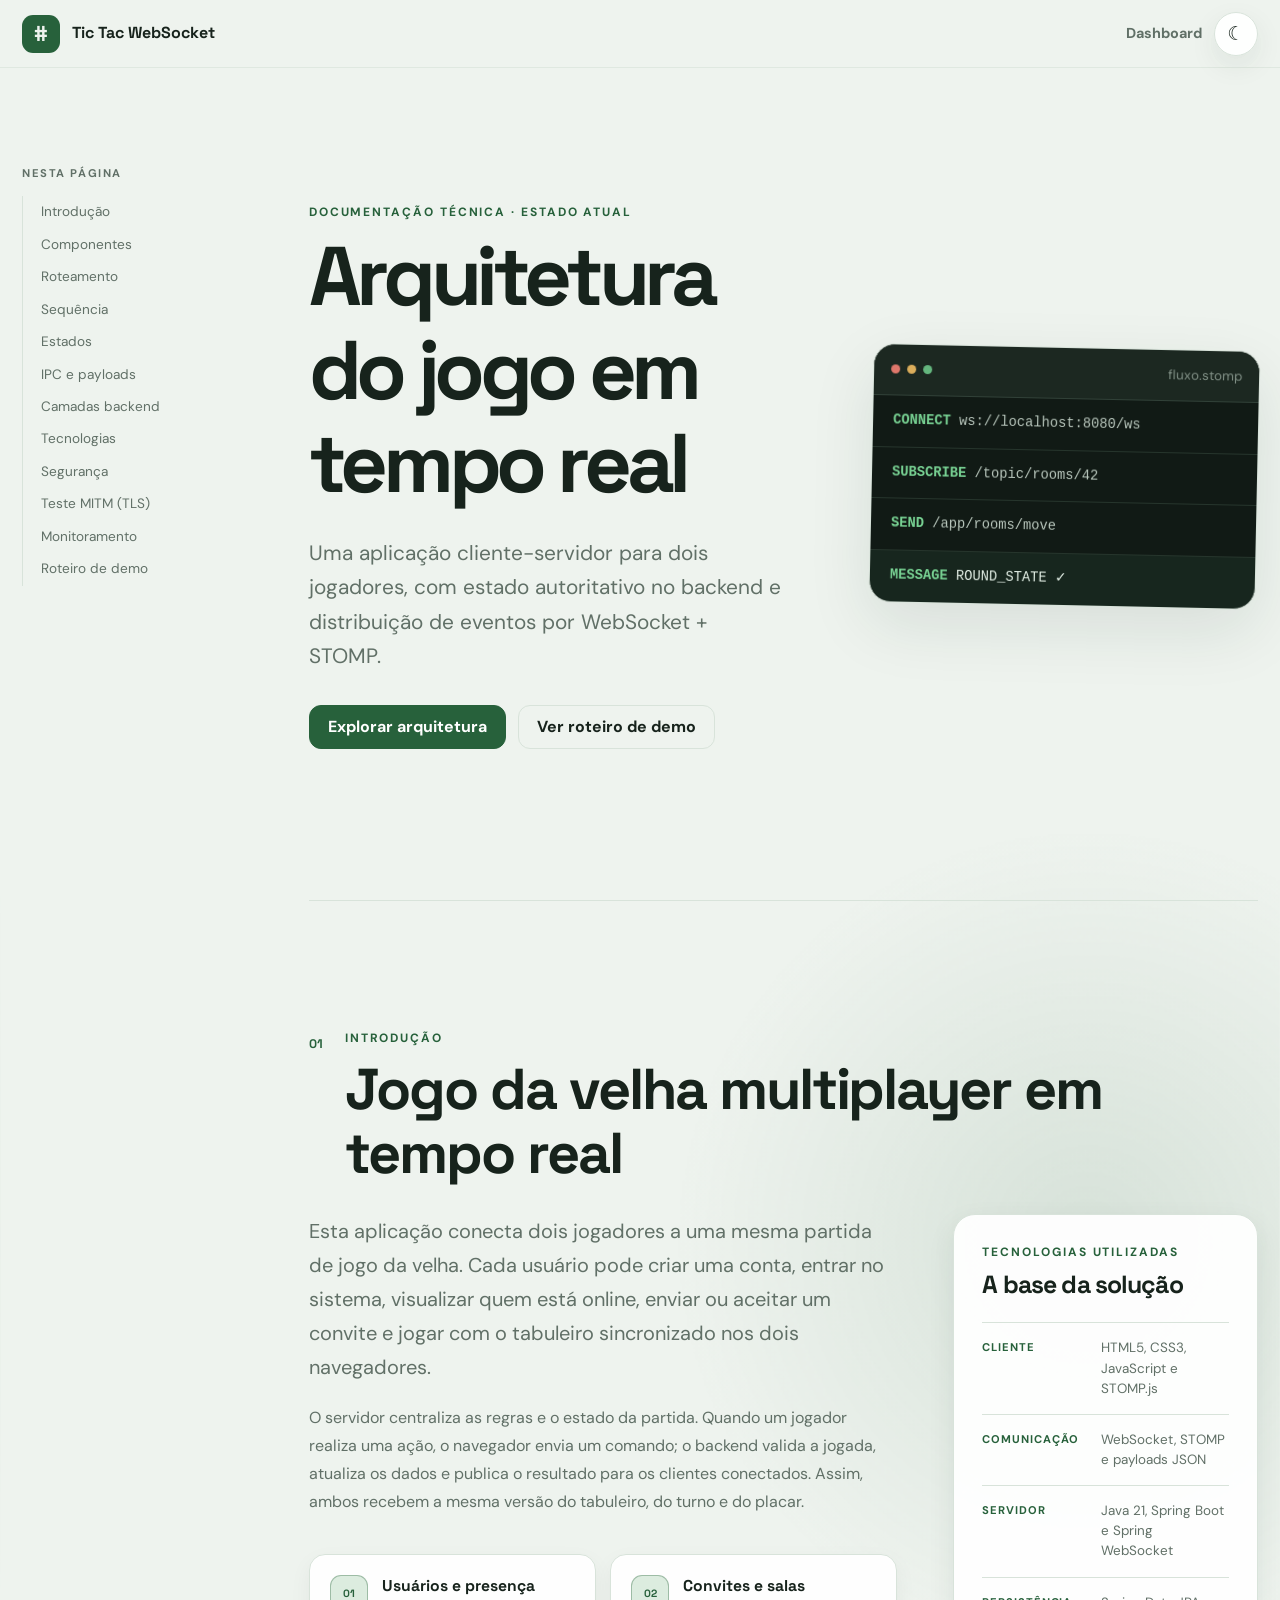
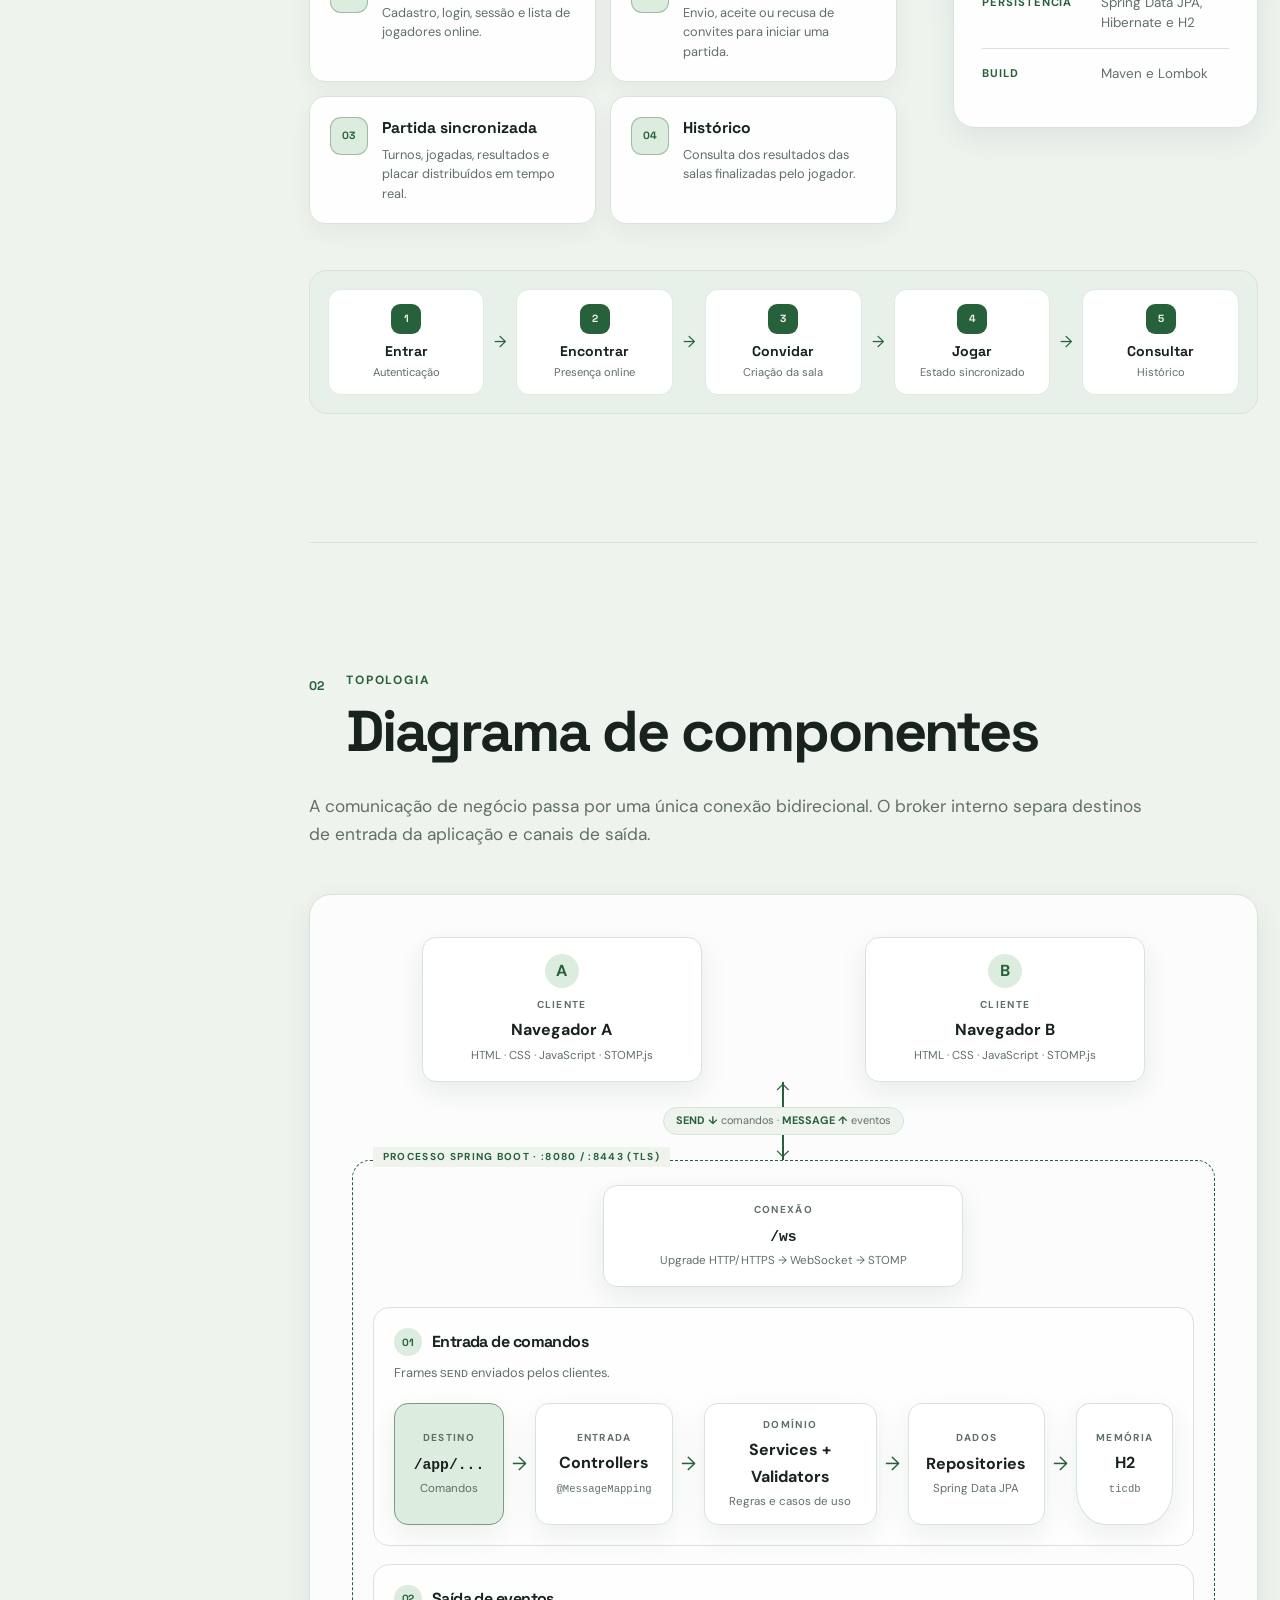
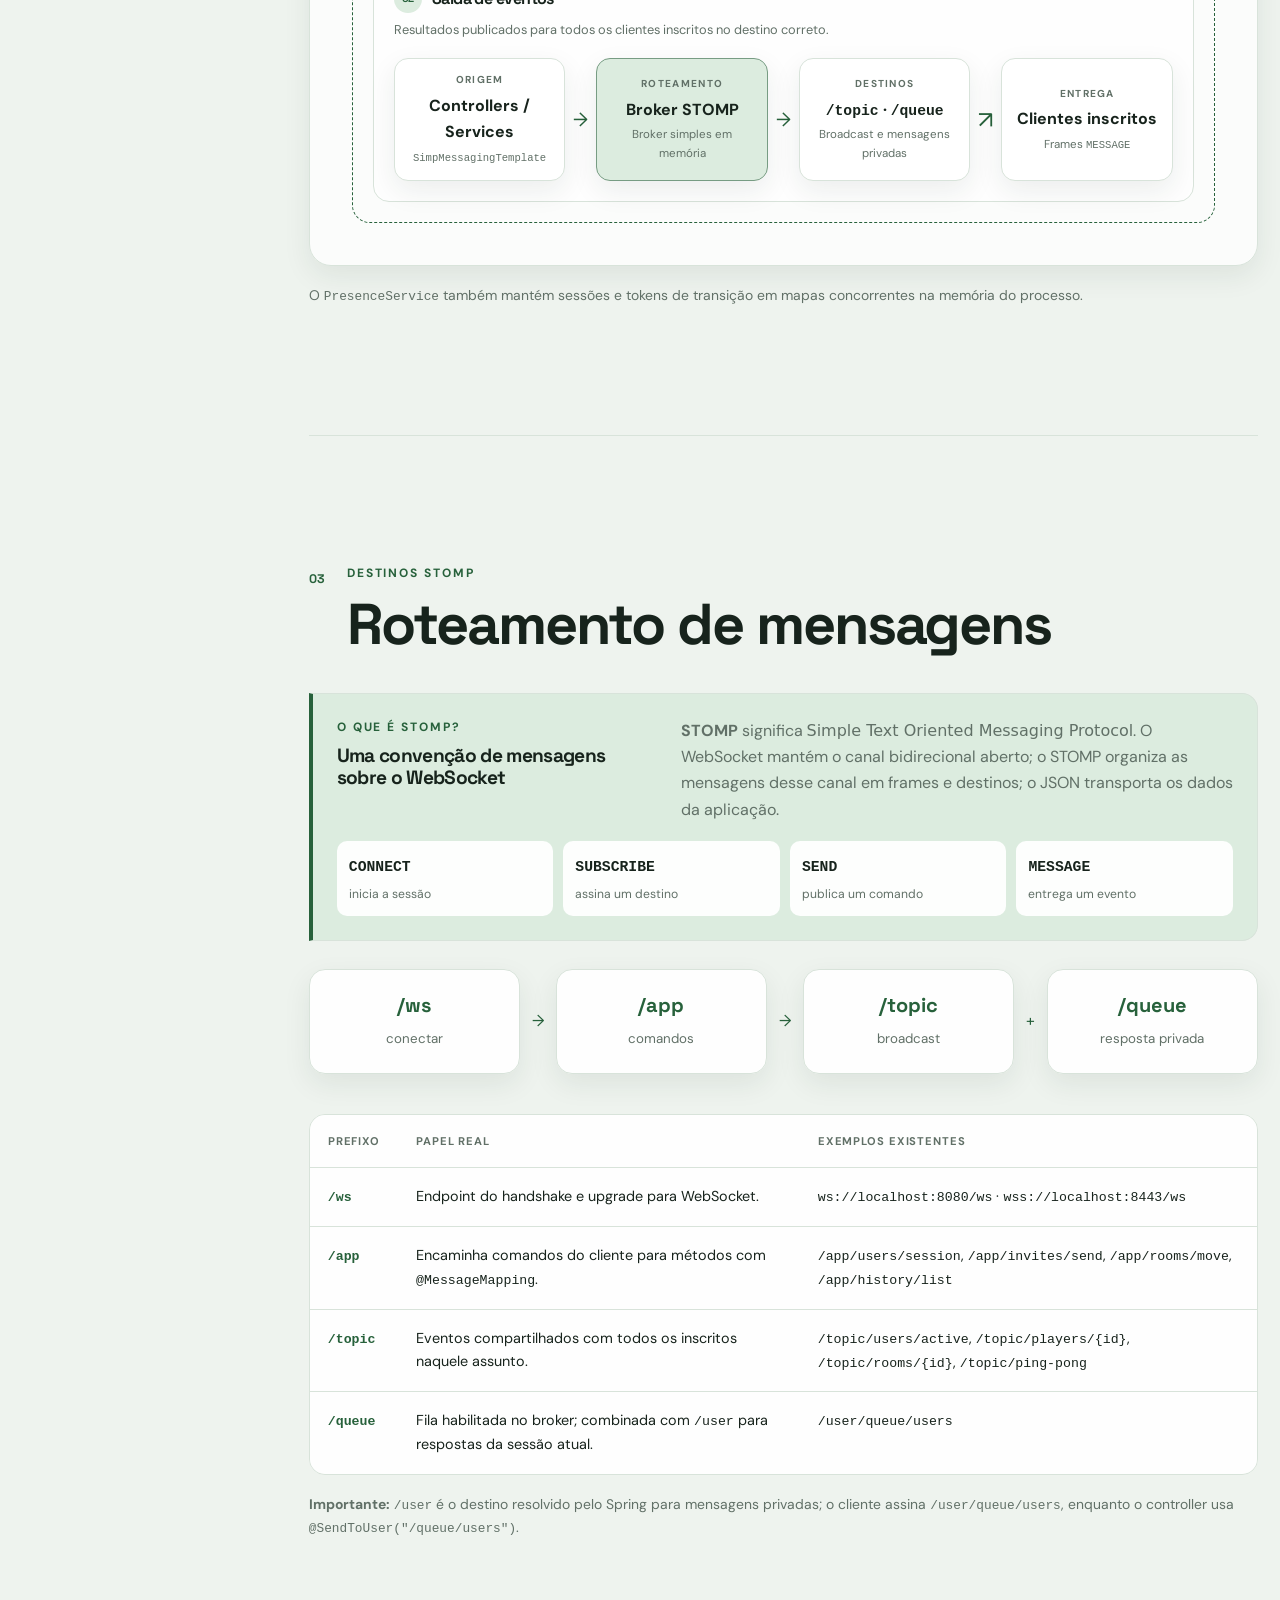
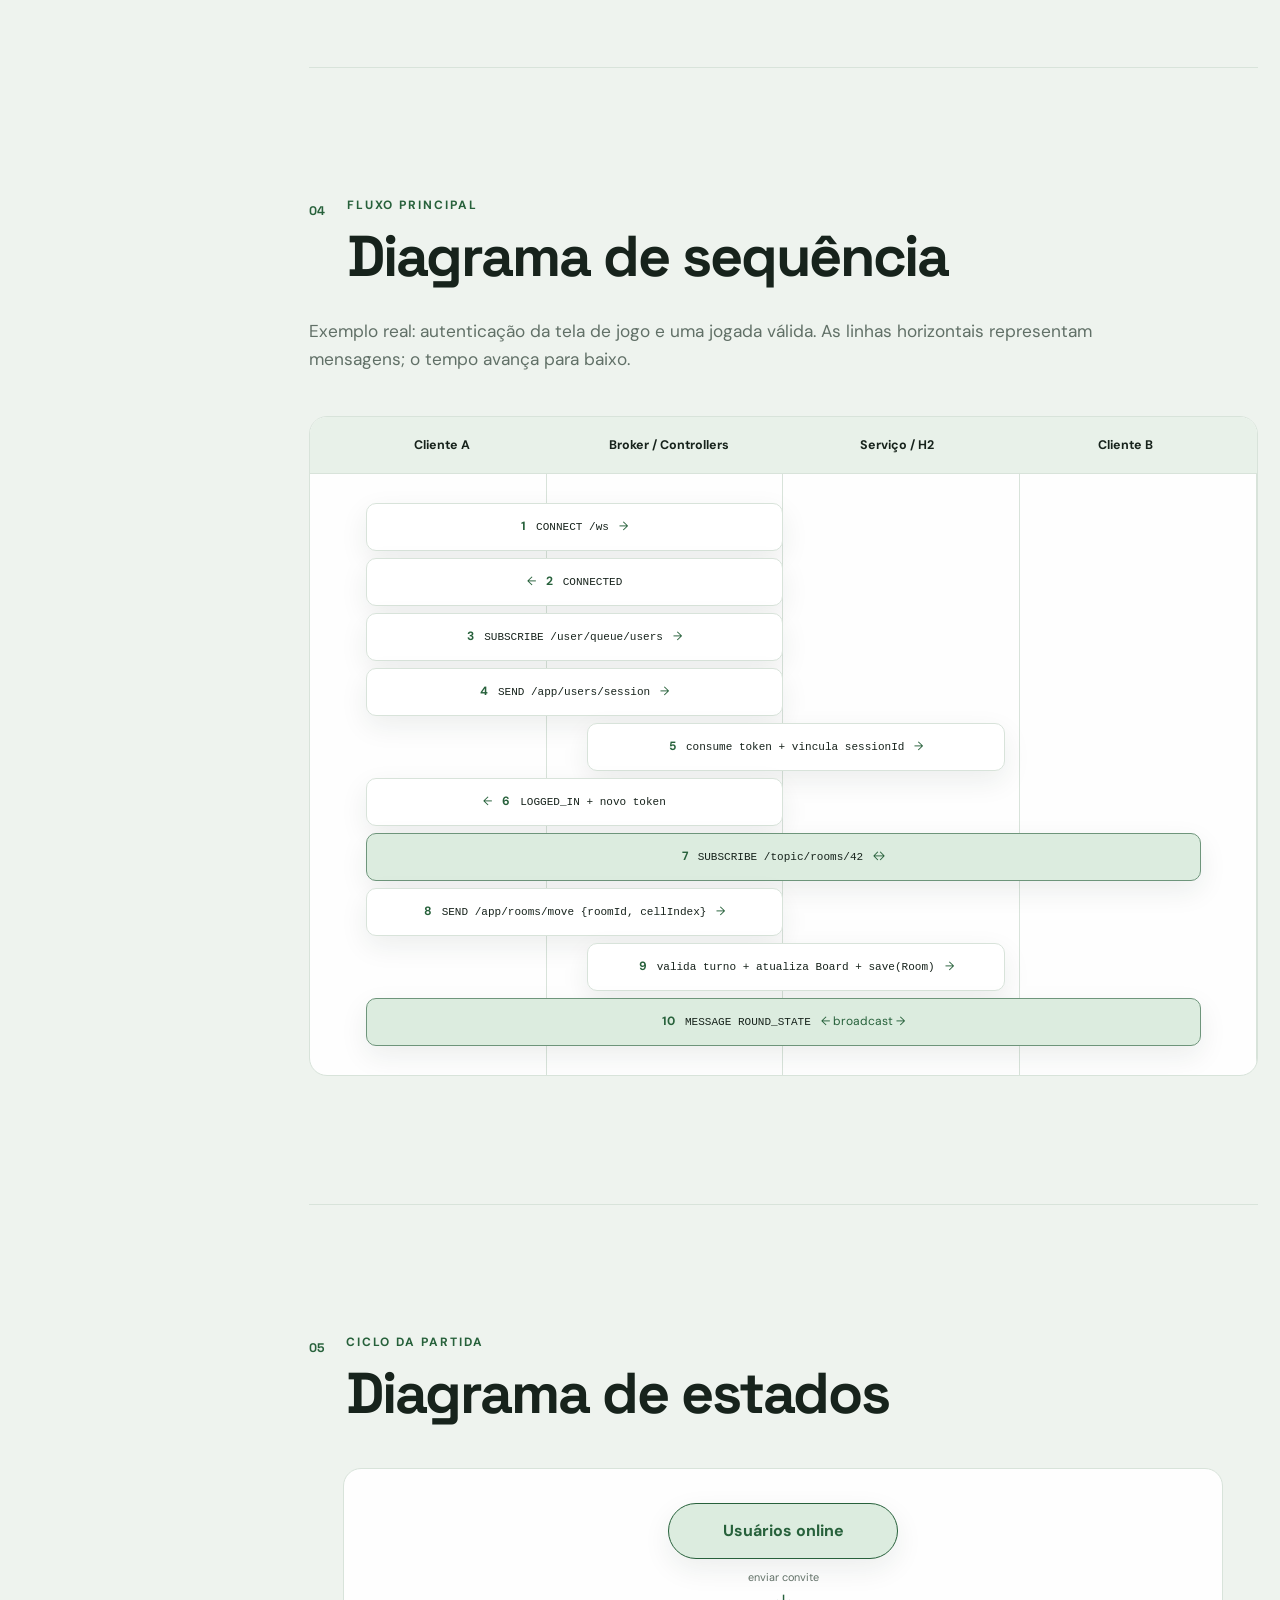
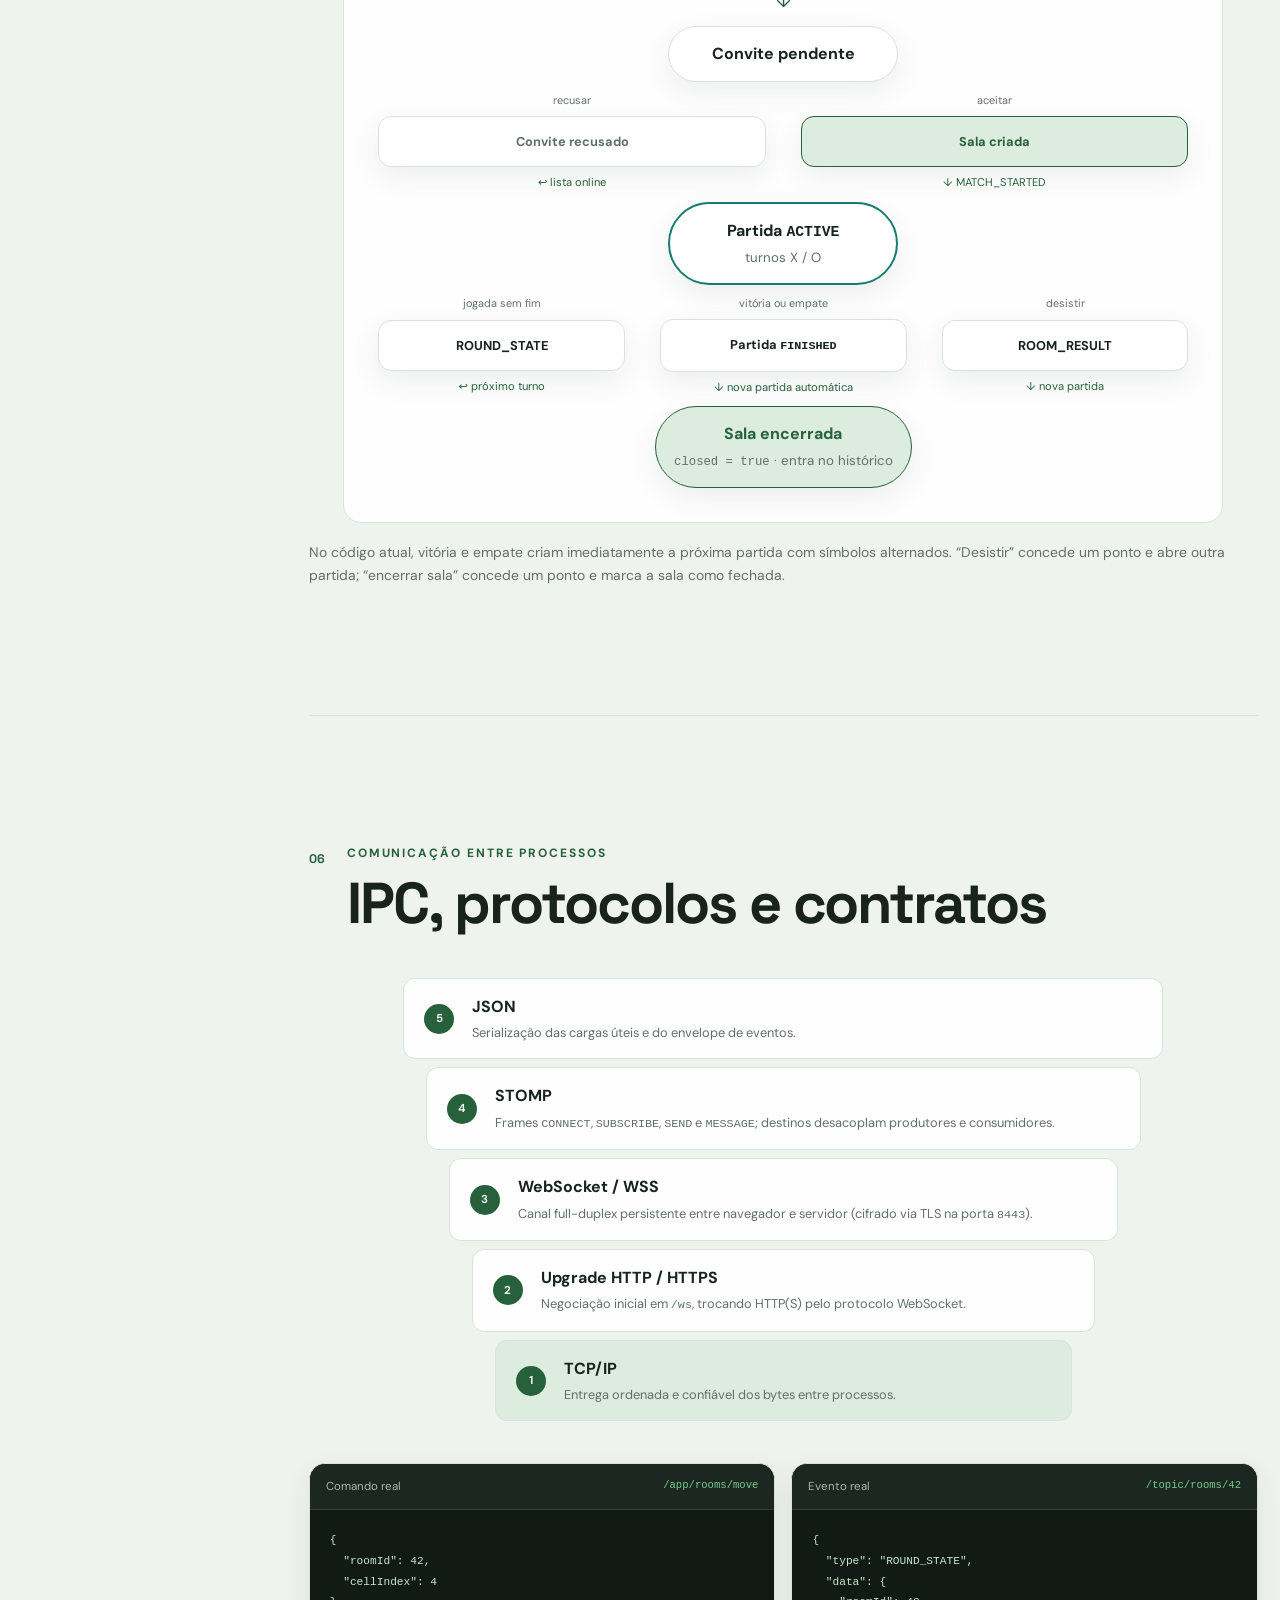
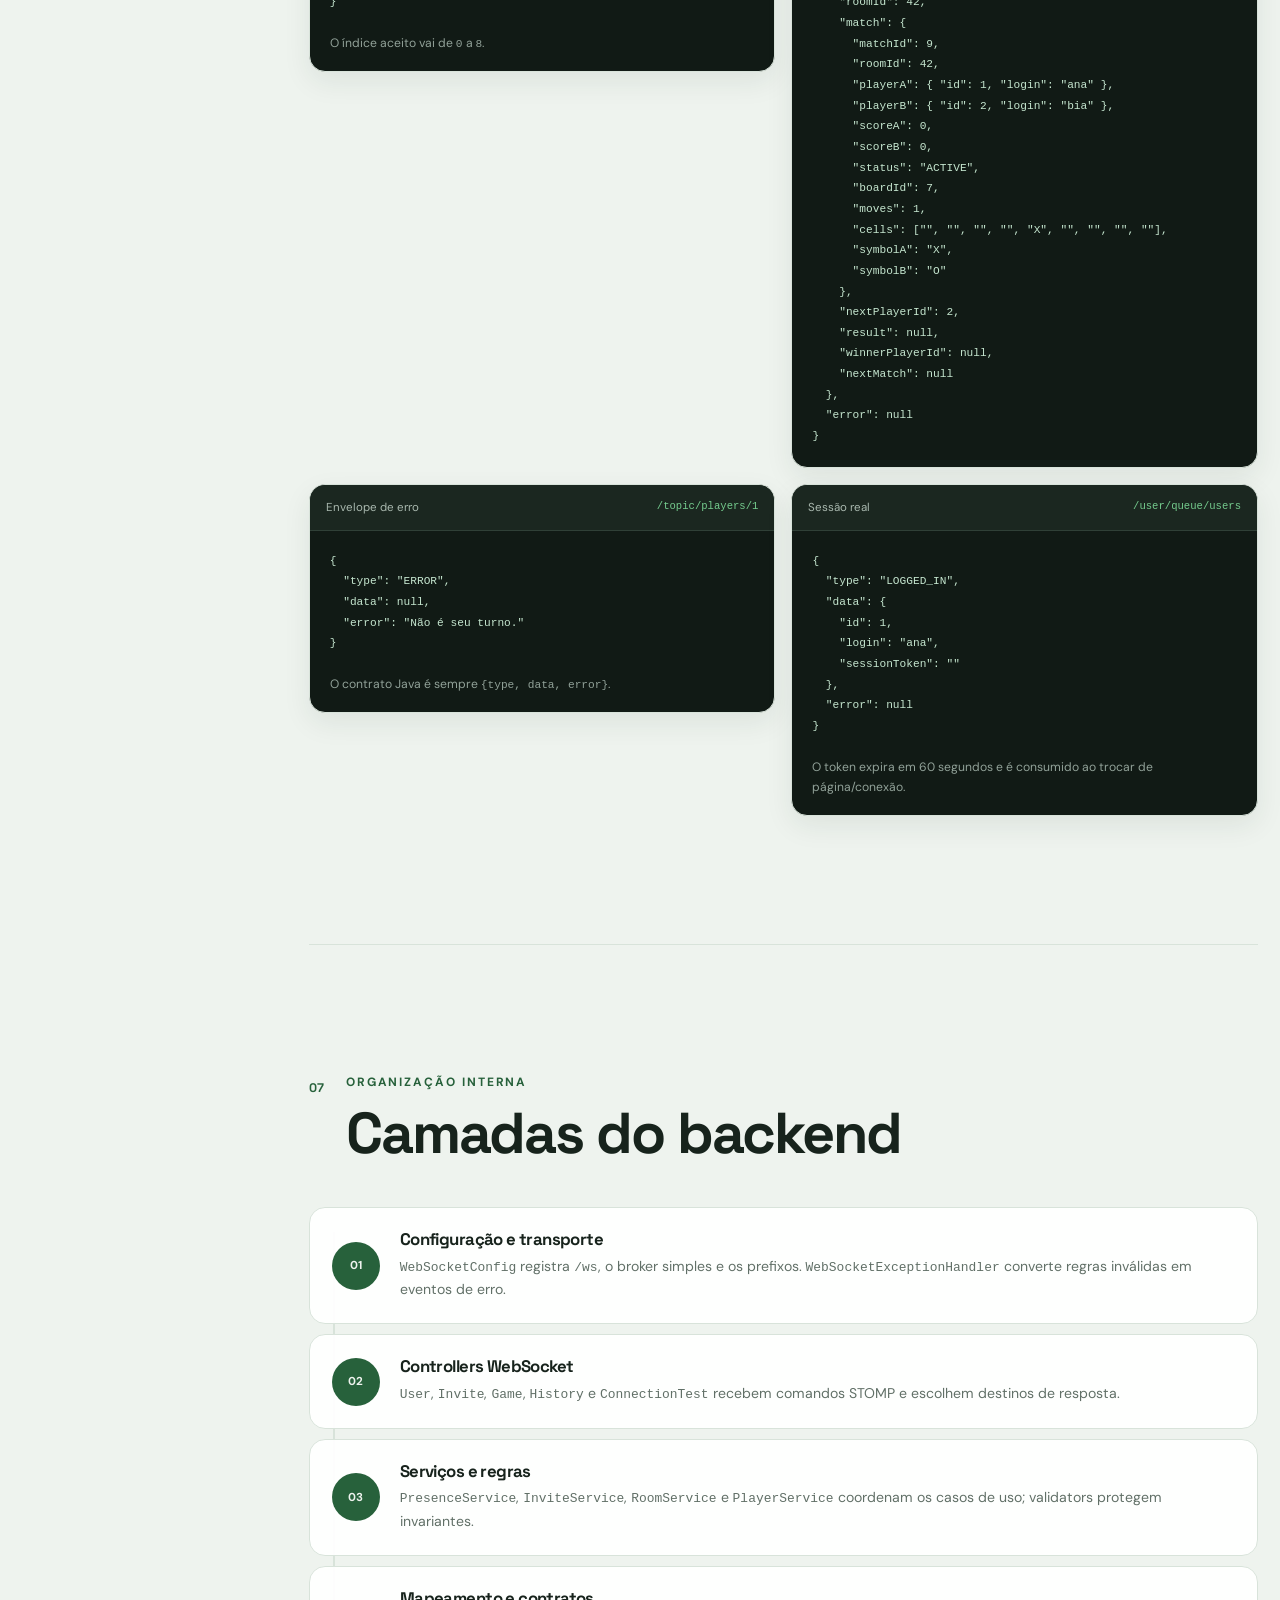
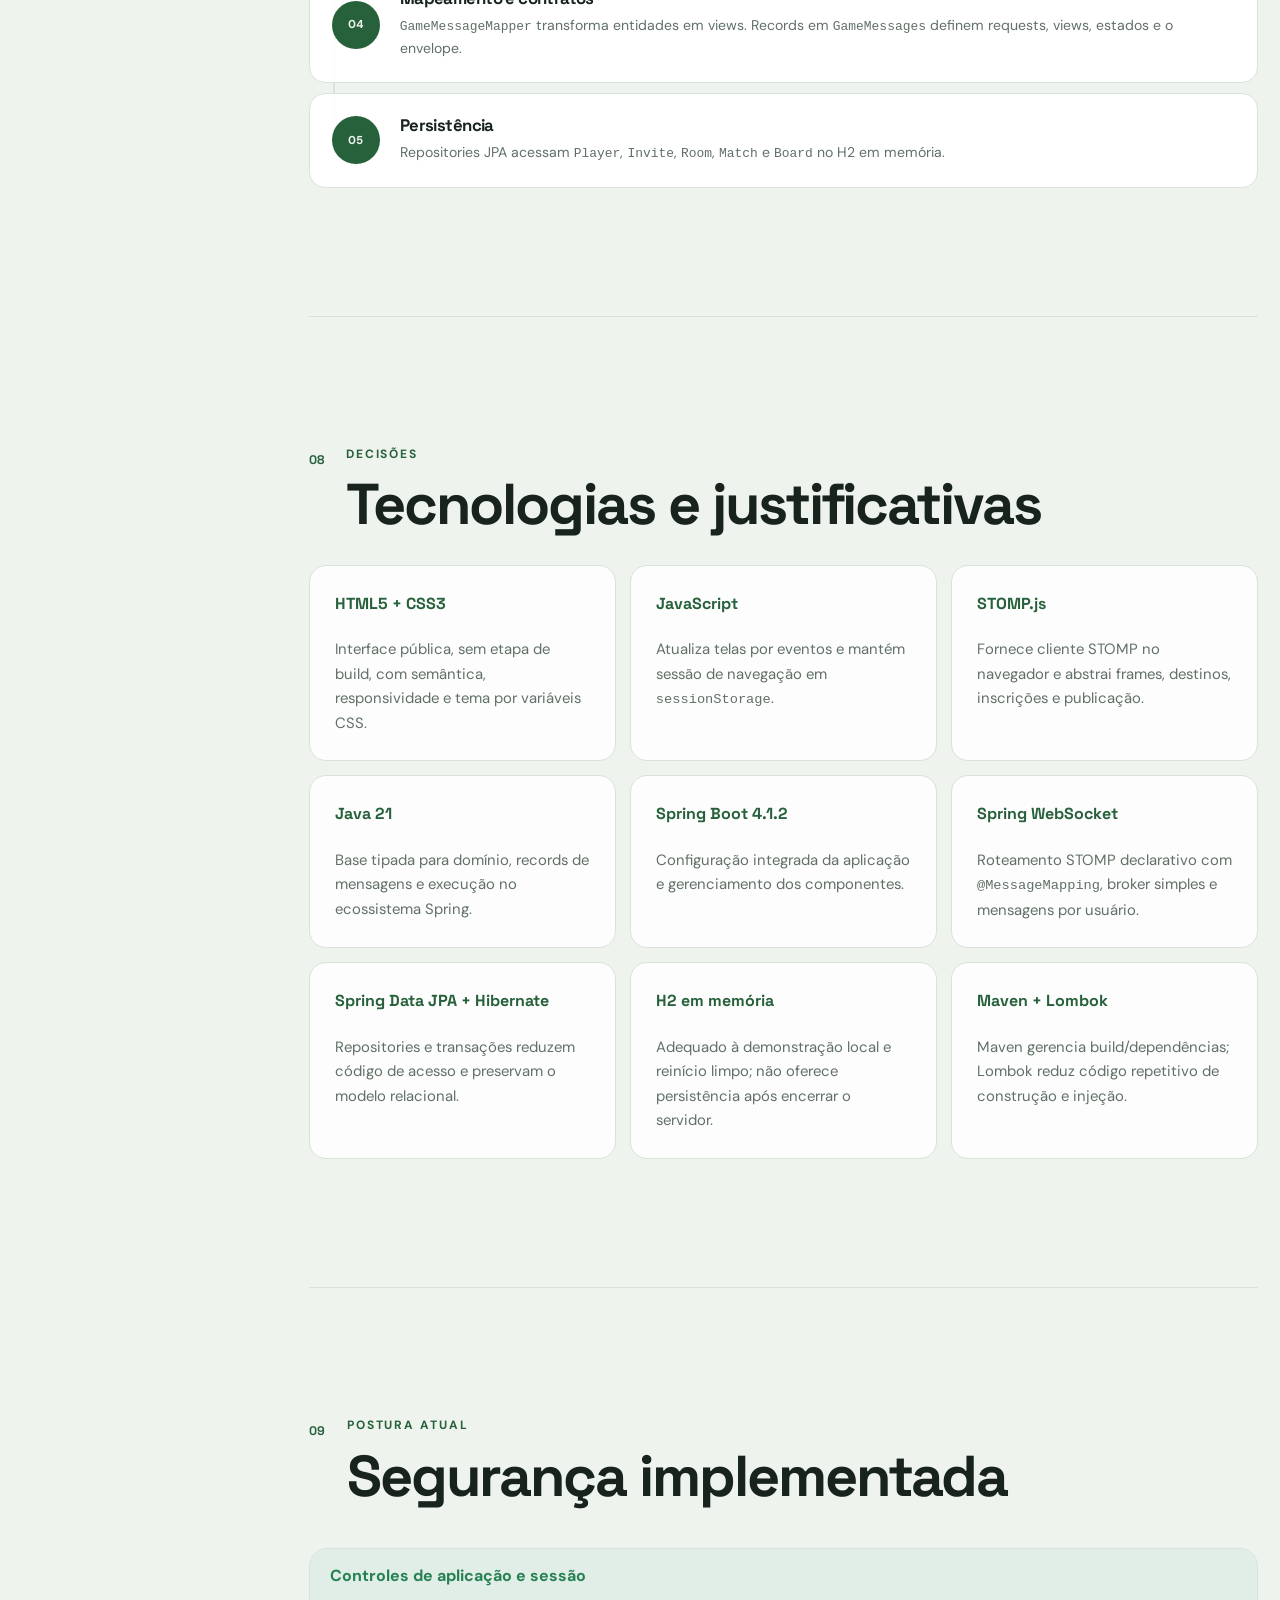
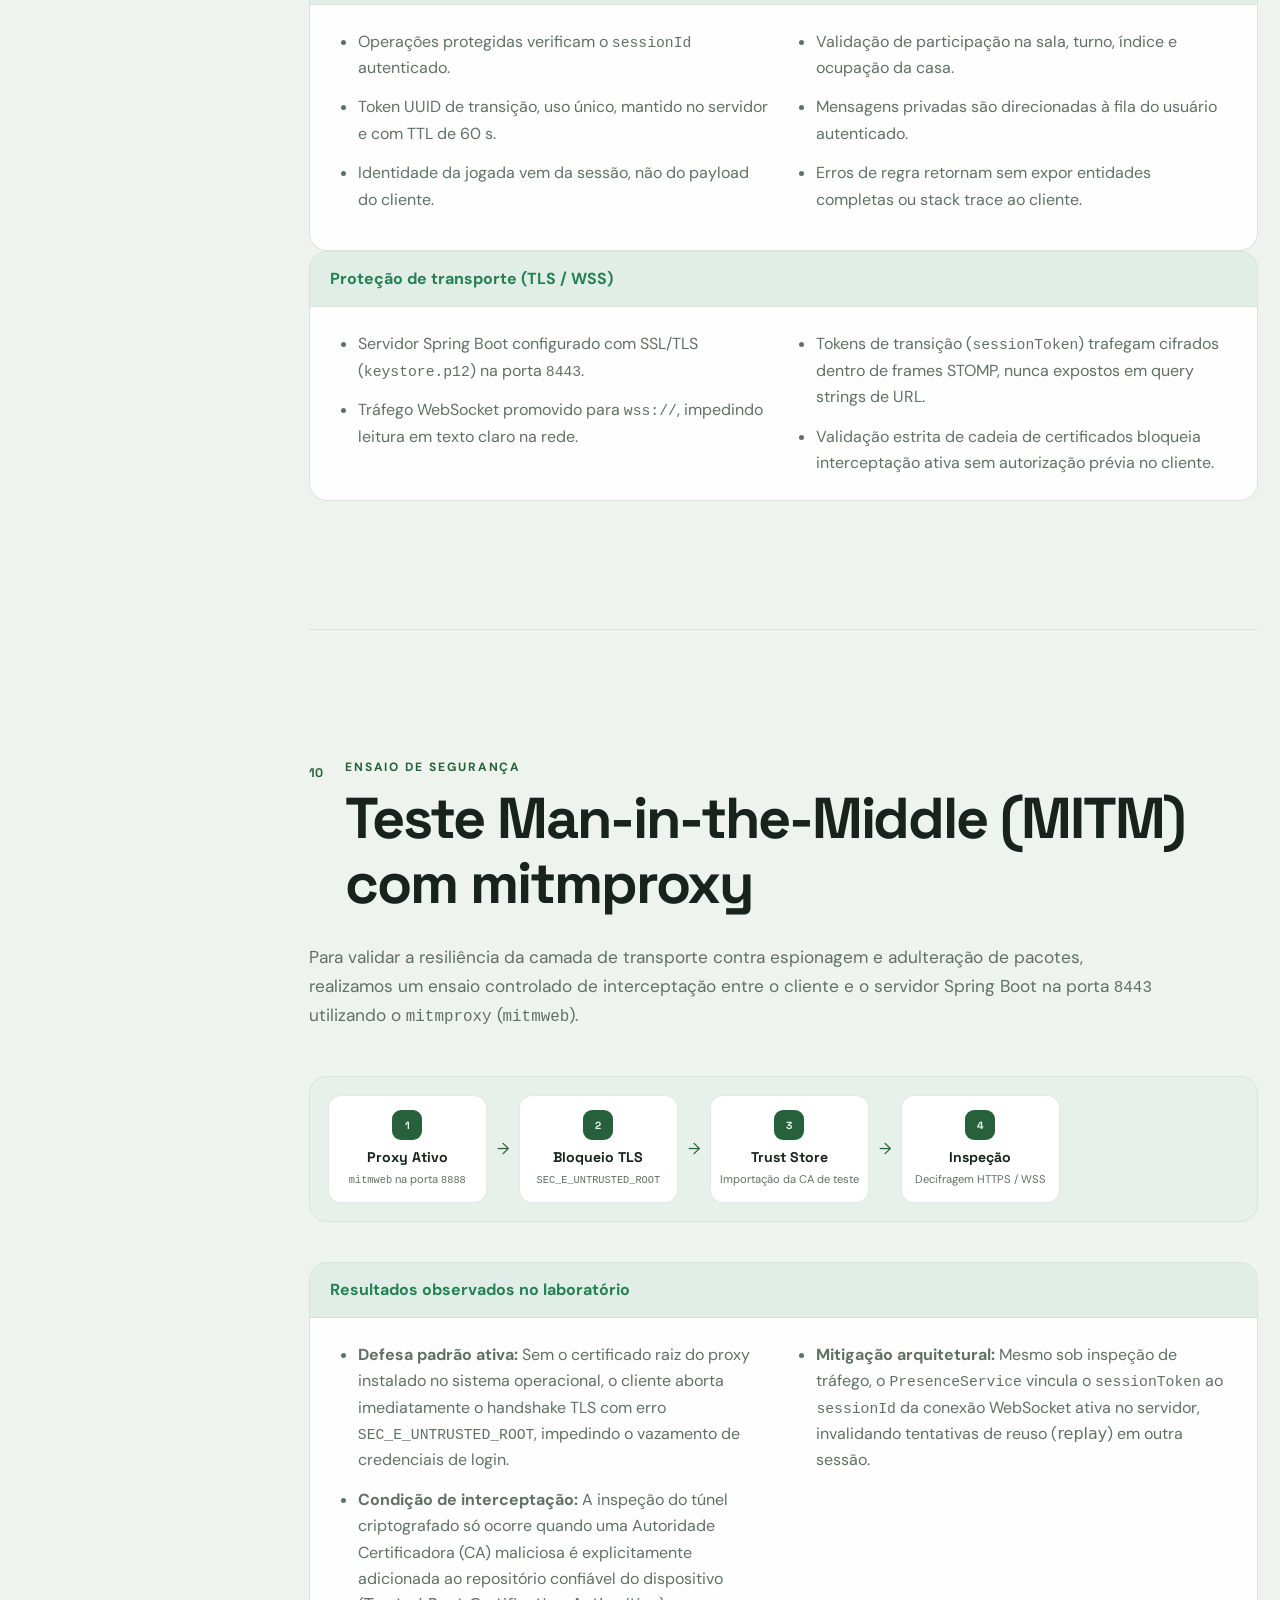
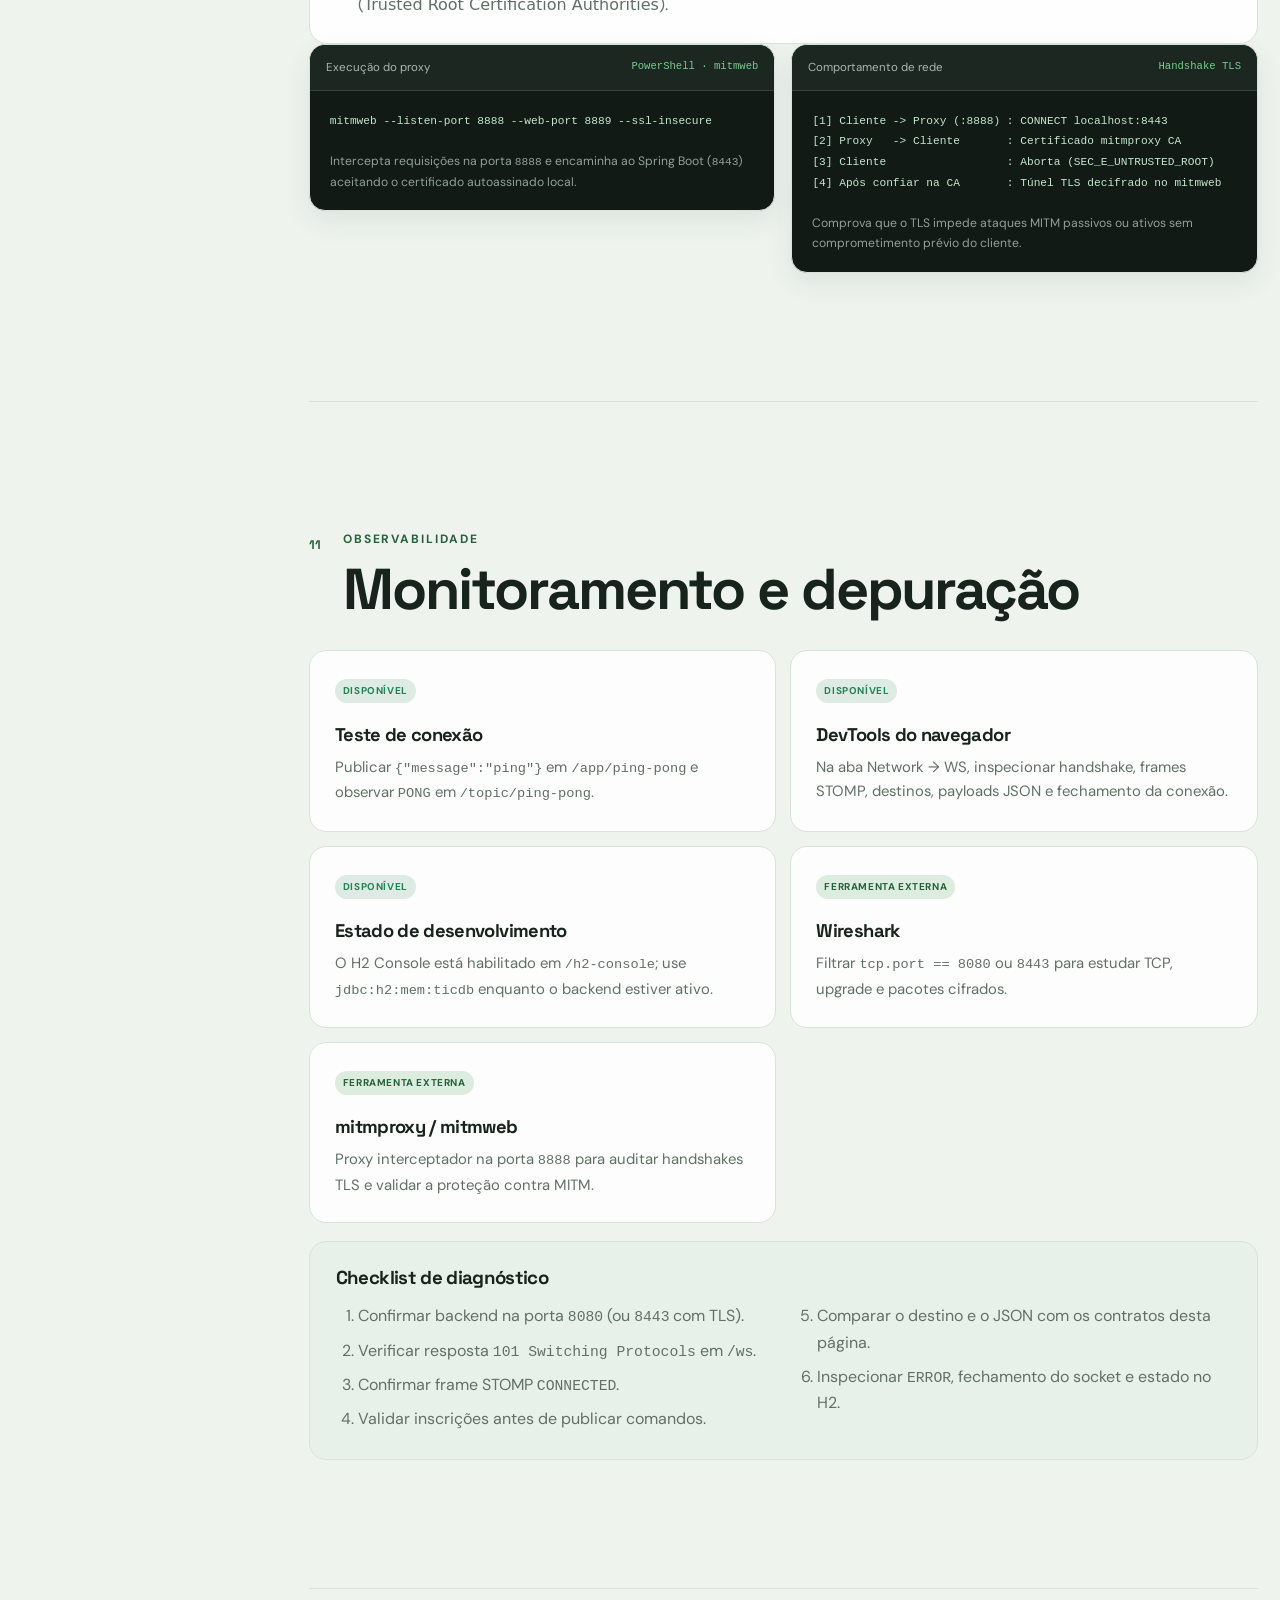
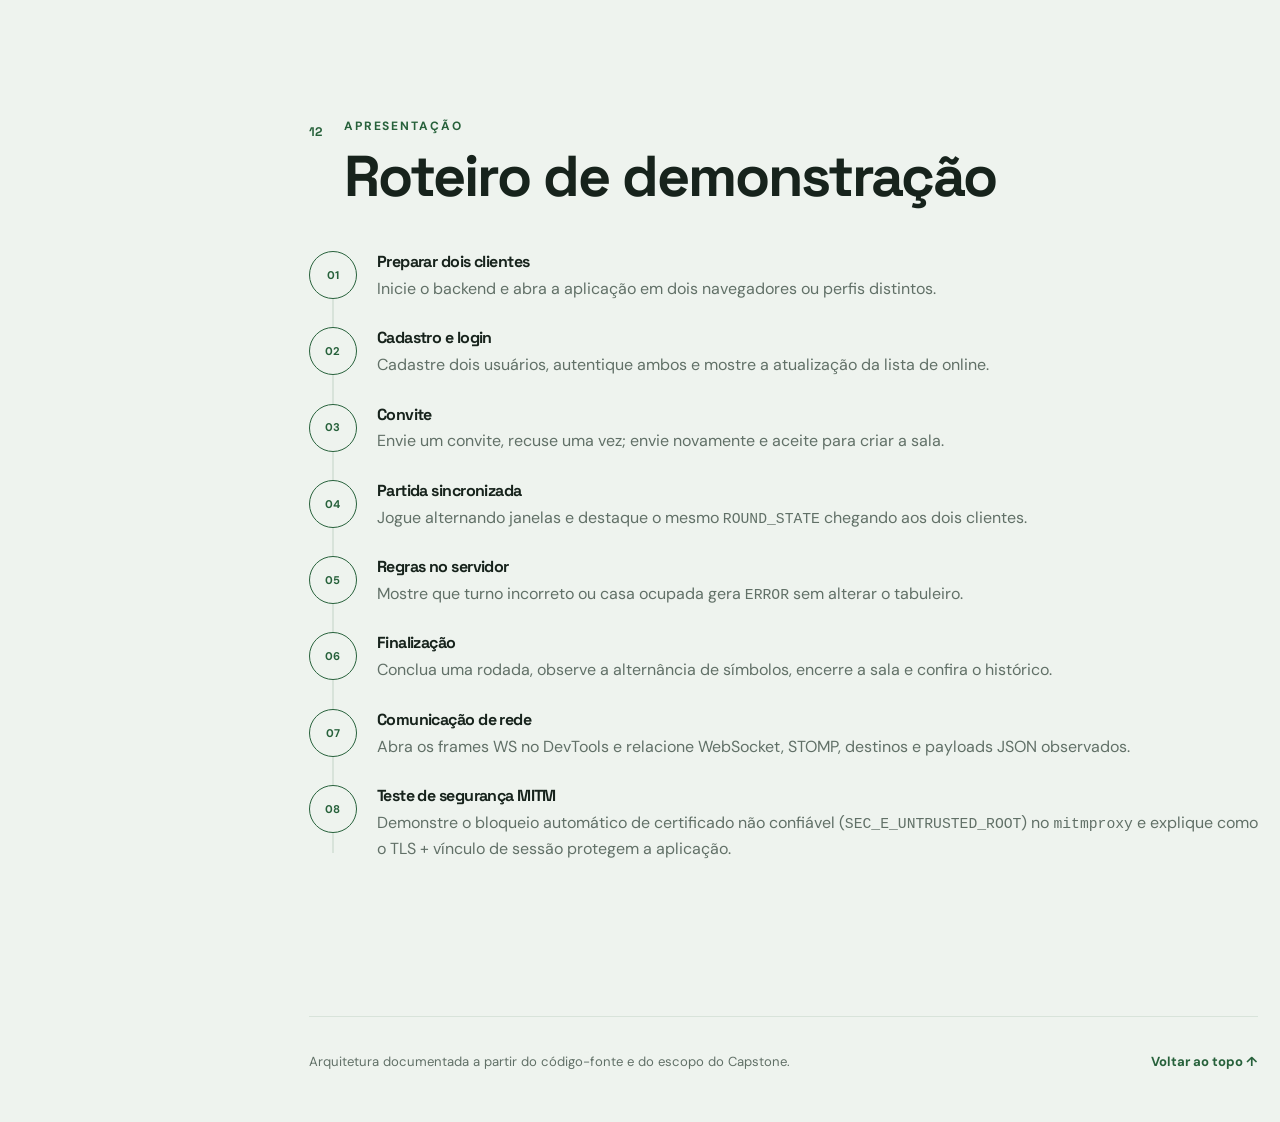
==== commit b5fcfb1e: "Adição do teste de man in the middle na arquitetura frontend" ====
--- a/frontend/arquitetura/index.html
+++ b/frontend/arquitetura/index.html
@@ -10,220 +10,221 @@
   <script src="../shared/theme.js" defer></script>
 </head>
 <body>
-  <a class="skip-link" href="#conteudo">Ir para o conteúdo</a>
-
-  <header class="site-header">
-    <a class="brand" href="../index.html" aria-label="Ir para o início">
-      <span class="brand-mark" aria-hidden="true">#</span>
-      <span>Tic Tac WebSocket</span>
-    </a>
-    <nav class="header-actions" aria-label="Navegação principal">
-      <a class="back-link" href="../dashboard/index.html">Dashboard</a>
-      <button class="theme-toggle" type="button" data-theme-toggle aria-label="Alternar tema"></button>
-    </nav>
-  </header>
-
-  <div class="page-grid">
-    <aside class="toc" aria-label="Nesta página">
-      <p class="toc-title">Nesta página</p>
-      <ol>
-        <li><a href="#introducao">Introdução</a></li>
-        <li><a href="#componentes">Componentes</a></li>
-        <li><a href="#roteamento">Roteamento</a></li>
-        <li><a href="#sequencia">Sequência</a></li>
-        <li><a href="#estados">Estados</a></li>
-        <li><a href="#ipc">IPC e payloads</a></li>
-        <li><a href="#backend">Camadas backend</a></li>
-        <li><a href="#tecnologias">Tecnologias</a></li>
-        <li><a href="#seguranca">Segurança</a></li>
-        <li><a href="#monitoramento">Monitoramento</a></li>
-        <li><a href="#demo">Roteiro de demo</a></li>
-      </ol>
-    </aside>
-
-    <main id="conteudo">
-      <section class="hero" id="topo" aria-labelledby="page-title">
-        <div class="hero-copy">
-          <p class="eyebrow">DOCUMENTAÇÃO TÉCNICA · ESTADO ATUAL</p>
-          <h1 id="page-title">Arquitetura do jogo em tempo real</h1>
-          <p class="hero-lead">Uma aplicação cliente-servidor para dois jogadores, com estado autoritativo no backend e distribuição de eventos por WebSocket + STOMP.</p>
-          <div class="hero-actions">
-            <a class="button primary" href="#componentes">Explorar arquitetura</a>
-            <a class="button ghost" href="#demo">Ver roteiro de demo</a>
+<a class="skip-link" href="#conteudo">Ir para o conteúdo</a>
+
+<header class="site-header">
+  <a class="brand" href="../index.html" aria-label="Ir para o início">
+    <span class="brand-mark" aria-hidden="true">#</span>
+    <span>Tic Tac WebSocket</span>
+  </a>
+  <nav class="header-actions" aria-label="Navegação principal">
+    <a class="back-link" href="../dashboard/index.html">Dashboard</a>
+    <button class="theme-toggle" type="button" data-theme-toggle aria-label="Alternar tema"></button>
+  </nav>
+</header>
+
+<div class="page-grid">
+  <aside class="toc" aria-label="Nesta página">
+    <p class="toc-title">Nesta página</p>
+    <ol>
+      <li><a href="#introducao">Introdução</a></li>
+      <li><a href="#componentes">Componentes</a></li>
+      <li><a href="#roteamento">Roteamento</a></li>
+      <li><a href="#sequencia">Sequência</a></li>
+      <li><a href="#estados">Estados</a></li>
+      <li><a href="#ipc">IPC e payloads</a></li>
+      <li><a href="#backend">Camadas backend</a></li>
+      <li><a href="#tecnologias">Tecnologias</a></li>
+      <li><a href="#seguranca">Segurança</a></li>
+      <li><a href="#mitm">Teste MITM (TLS)</a></li>
+      <li><a href="#monitoramento">Monitoramento</a></li>
+      <li><a href="#demo">Roteiro de demo</a></li>
+    </ol>
+  </aside>
+
+  <main id="conteudo">
+    <section class="hero" id="topo" aria-labelledby="page-title">
+      <div class="hero-copy">
+        <p class="eyebrow">DOCUMENTAÇÃO TÉCNICA · ESTADO ATUAL</p>
+        <h1 id="page-title">Arquitetura do jogo em tempo real</h1>
+        <p class="hero-lead">Uma aplicação cliente-servidor para dois jogadores, com estado autoritativo no backend e distribuição de eventos por WebSocket + STOMP.</p>
+        <div class="hero-actions">
+          <a class="button primary" href="#componentes">Explorar arquitetura</a>
+          <a class="button ghost" href="#demo">Ver roteiro de demo</a>
+        </div>
+      </div>
+      <div class="hero-terminal" aria-label="Resumo do fluxo de rede">
+        <div class="terminal-bar"><span></span><span></span><span></span><small>fluxo.stomp</small></div>
+        <code><b>CONNECT</b> ws://localhost:8080/ws</code>
+        <code><b>SUBSCRIBE</b> /topic/rooms/42</code>
+        <code><b>SEND</b> /app/rooms/move</code>
+        <code class="terminal-success"><b>MESSAGE</b> ROUND_STATE ✓</code>
+      </div>
+    </section>
+
+    <section class="doc-section introduction" id="introducao">
+      <div class="section-heading">
+        <p class="section-number">01</p>
+        <div><p class="eyebrow">INTRODUÇÃO</p><h2>Jogo da velha multiplayer em tempo real</h2></div>
+      </div>
+      <div class="introduction-grid">
+        <article class="application-summary">
+          <p class="section-intro">Esta aplicação conecta dois jogadores a uma mesma partida de jogo da velha. Cada usuário pode criar uma conta, entrar no sistema, visualizar quem está online, enviar ou aceitar um convite e jogar com o tabuleiro sincronizado nos dois navegadores.</p>
+          <p>O servidor centraliza as regras e o estado da partida. Quando um jogador realiza uma ação, o navegador envia um comando; o backend valida a jogada, atualiza os dados e publica o resultado para os clientes conectados. Assim, ambos recebem a mesma versão do tabuleiro, do turno e do placar.</p>
+          <ul class="application-features" aria-label="Principais recursos da aplicação">
+            <li><span aria-hidden="true">01</span><div><strong>Usuários e presença</strong><small>Cadastro, login, sessão e lista de jogadores online.</small></div></li>
+            <li><span aria-hidden="true">02</span><div><strong>Convites e salas</strong><small>Envio, aceite ou recusa de convites para iniciar uma partida.</small></div></li>
+            <li><span aria-hidden="true">03</span><div><strong>Partida sincronizada</strong><small>Turnos, jogadas, resultados e placar distribuídos em tempo real.</small></div></li>
+            <li><span aria-hidden="true">04</span><div><strong>Histórico</strong><small>Consulta dos resultados das salas finalizadas pelo jogador.</small></div></li>
+          </ul>
+        </article>
+
+        <aside class="stack-summary" aria-labelledby="stack-summary-title">
+          <p class="eyebrow">TECNOLOGIAS UTILIZADAS</p>
+          <h3 id="stack-summary-title">A base da solução</h3>
+          <dl>
+            <div><dt>Cliente</dt><dd>HTML5, CSS3, JavaScript e STOMP.js</dd></div>
+            <div><dt>Comunicação</dt><dd>WebSocket, STOMP e payloads JSON</dd></div>
+            <div><dt>Servidor</dt><dd>Java 21, Spring Boot e Spring WebSocket</dd></div>
+            <div><dt>Persistência</dt><dd>Spring Data JPA, Hibernate e H2</dd></div>
+            <div><dt>Build</dt><dd>Maven e Lombok</dd></div>
+          </dl>
+        </aside>
+      </div>
+
+      <div class="experience-flow" aria-label="Jornada principal do usuário">
+        <div><span>1</span><strong>Entrar</strong><small>Autenticação</small></div><i aria-hidden="true">→</i>
+        <div><span>2</span><strong>Encontrar</strong><small>Presença online</small></div><i aria-hidden="true">→</i>
+        <div><span>3</span><strong>Convidar</strong><small>Criação da sala</small></div><i aria-hidden="true">→</i>
+        <div><span>4</span><strong>Jogar</strong><small>Estado sincronizado</small></div><i aria-hidden="true">→</i>
+        <div><span>5</span><strong>Consultar</strong><small>Histórico</small></div>
+      </div>
+    </section>
+
+    <section class="doc-section" id="componentes">
+      <div class="section-heading"><p class="section-number">02</p><div><p class="eyebrow">TOPOLOGIA</p><h2>Diagrama de componentes</h2></div></div>
+      <p class="section-intro">A comunicação de negócio passa por uma única conexão bidirecional. O broker interno separa destinos de entrada da aplicação e canais de saída.</p>
+      <div class="component-diagram" role="img" aria-label="Dois navegadores enviam comandos STOMP ao Spring Boot; controllers e serviços processam e persistem dados, enquanto o broker publica eventos de volta aos clientes inscritos">
+        <div class="diagram-clients">
+          <article class="node browser"><span class="node-icon">A</span><small>CLIENTE</small><strong>Navegador A</strong><em>HTML · CSS · JavaScript · STOMP.js</em></article>
+          <article class="node browser"><span class="node-icon">B</span><small>CLIENTE</small><strong>Navegador B</strong><em>HTML · CSS · JavaScript · STOMP.js</em></article>
+        </div>
+        <div class="connector vertical bidirectional"><span><b>SEND ↓</b> comandos · <b>MESSAGE ↑</b> eventos</span></div>
+        <div class="backend-boundary">
+          <p class="boundary-label">PROCESSO SPRING BOOT · :8080 / :8443 (TLS)</p>
+          <article class="node network-entry"><small>CONEXÃO</small><strong><code>/ws</code></strong><em>Upgrade HTTP/HTTPS → WebSocket → STOMP</em></article>
+          <div class="message-flows">
+            <section class="flow-card inbound-flow" aria-label="Fluxo de entrada dos comandos">
+              <h3><span>01</span> Entrada de comandos</h3>
+              <p>Frames <code>SEND</code> enviados pelos clientes.</p>
+              <div class="flow-chain">
+                <article class="node accent"><small>DESTINO</small><strong><code>/app/...</code></strong><em>Comandos</em></article>
+                <div class="arrow" aria-hidden="true">→</div>
+                <article class="node"><small>ENTRADA</small><strong>Controllers</strong><em><code>@MessageMapping</code></em></article>
+                <div class="arrow" aria-hidden="true">→</div>
+                <article class="node wide"><small>DOMÍNIO</small><strong>Services + Validators</strong><em>Regras e casos de uso</em></article>
+                <div class="arrow" aria-hidden="true">→</div>
+                <article class="node"><small>DADOS</small><strong>Repositories</strong><em>Spring Data JPA</em></article>
+                <div class="arrow" aria-hidden="true">→</div>
+                <article class="node database"><small>MEMÓRIA</small><strong>H2</strong><em><code>ticdb</code></em></article>
+              </div>
+            </section>
+            <section class="flow-card outbound-flow" aria-label="Fluxo de saída dos eventos">
+              <h3><span>02</span> Saída de eventos</h3>
+              <p>Resultados publicados para todos os clientes inscritos no destino correto.</p>
+              <div class="flow-chain outbound-chain">
+                <article class="node"><small>ORIGEM</small><strong>Controllers / Services</strong><em><code>SimpMessagingTemplate</code></em></article>
+                <div class="arrow" aria-hidden="true">→</div>
+                <article class="node accent"><small>ROTEAMENTO</small><strong>Broker STOMP</strong><em>Broker simples em memória</em></article>
+                <div class="arrow" aria-hidden="true">→</div>
+                <article class="node"><small>DESTINOS</small><strong><code>/topic</code> · <code>/queue</code></strong><em>Broadcast e mensagens privadas</em></article>
+                <div class="arrow return-arrow" aria-hidden="true">↗</div>
+                <article class="node subscribers"><small>ENTREGA</small><strong>Clientes inscritos</strong><em>Frames <code>MESSAGE</code></em></article>
+              </div>
+            </section>
           </div>
         </div>
-        <div class="hero-terminal" aria-label="Resumo do fluxo de rede">
-          <div class="terminal-bar"><span></span><span></span><span></span><small>fluxo.stomp</small></div>
-          <code><b>CONNECT</b> ws://localhost:8080/ws</code>
-          <code><b>SUBSCRIBE</b> /topic/rooms/42</code>
-          <code><b>SEND</b> /app/rooms/move</code>
-          <code class="terminal-success"><b>MESSAGE</b> ROUND_STATE ✓</code>
-        </div>
-      </section>
-
-      <section class="doc-section introduction" id="introducao">
-        <div class="section-heading">
-          <p class="section-number">01</p>
-          <div><p class="eyebrow">INTRODUÇÃO</p><h2>Jogo da velha multiplayer em tempo real</h2></div>
-        </div>
-        <div class="introduction-grid">
-          <article class="application-summary">
-            <p class="section-intro">Esta aplicação conecta dois jogadores a uma mesma partida de jogo da velha. Cada usuário pode criar uma conta, entrar no sistema, visualizar quem está online, enviar ou aceitar um convite e jogar com o tabuleiro sincronizado nos dois navegadores.</p>
-            <p>O servidor centraliza as regras e o estado da partida. Quando um jogador realiza uma ação, o navegador envia um comando; o backend valida a jogada, atualiza os dados e publica o resultado para os clientes conectados. Assim, ambos recebem a mesma versão do tabuleiro, do turno e do placar.</p>
-            <ul class="application-features" aria-label="Principais recursos da aplicação">
-              <li><span aria-hidden="true">01</span><div><strong>Usuários e presença</strong><small>Cadastro, login, sessão e lista de jogadores online.</small></div></li>
-              <li><span aria-hidden="true">02</span><div><strong>Convites e salas</strong><small>Envio, aceite ou recusa de convites para iniciar uma partida.</small></div></li>
-              <li><span aria-hidden="true">03</span><div><strong>Partida sincronizada</strong><small>Turnos, jogadas, resultados e placar distribuídos em tempo real.</small></div></li>
-              <li><span aria-hidden="true">04</span><div><strong>Histórico</strong><small>Consulta dos resultados das salas finalizadas pelo jogador.</small></div></li>
-            </ul>
-          </article>
-
-          <aside class="stack-summary" aria-labelledby="stack-summary-title">
-            <p class="eyebrow">TECNOLOGIAS UTILIZADAS</p>
-            <h3 id="stack-summary-title">A base da solução</h3>
-            <dl>
-              <div><dt>Cliente</dt><dd>HTML5, CSS3, JavaScript e STOMP.js</dd></div>
-              <div><dt>Comunicação</dt><dd>WebSocket, STOMP e payloads JSON</dd></div>
-              <div><dt>Servidor</dt><dd>Java 21, Spring Boot e Spring WebSocket</dd></div>
-              <div><dt>Persistência</dt><dd>Spring Data JPA, Hibernate e H2</dd></div>
-              <div><dt>Build</dt><dd>Maven e Lombok</dd></div>
-            </dl>
-          </aside>
-        </div>
-
-        <div class="experience-flow" aria-label="Jornada principal do usuário">
-          <div><span>1</span><strong>Entrar</strong><small>Autenticação</small></div><i aria-hidden="true">→</i>
-          <div><span>2</span><strong>Encontrar</strong><small>Presença online</small></div><i aria-hidden="true">→</i>
-          <div><span>3</span><strong>Convidar</strong><small>Criação da sala</small></div><i aria-hidden="true">→</i>
-          <div><span>4</span><strong>Jogar</strong><small>Estado sincronizado</small></div><i aria-hidden="true">→</i>
-          <div><span>5</span><strong>Consultar</strong><small>Histórico</small></div>
-        </div>
-      </section>
-
-      <section class="doc-section" id="componentes">
-        <div class="section-heading"><p class="section-number">02</p><div><p class="eyebrow">TOPOLOGIA</p><h2>Diagrama de componentes</h2></div></div>
-        <p class="section-intro">A comunicação de negócio passa por uma única conexão bidirecional. O broker interno separa destinos de entrada da aplicação e canais de saída.</p>
-        <div class="component-diagram" role="img" aria-label="Dois navegadores enviam comandos STOMP ao Spring Boot; controllers e serviços processam e persistem dados, enquanto o broker publica eventos de volta aos clientes inscritos">
-          <div class="diagram-clients">
-            <article class="node browser"><span class="node-icon">A</span><small>CLIENTE</small><strong>Navegador A</strong><em>HTML · CSS · JavaScript · STOMP.js</em></article>
-            <article class="node browser"><span class="node-icon">B</span><small>CLIENTE</small><strong>Navegador B</strong><em>HTML · CSS · JavaScript · STOMP.js</em></article>
-          </div>
-          <div class="connector vertical bidirectional"><span><b>SEND ↓</b> comandos · <b>MESSAGE ↑</b> eventos</span></div>
-          <div class="backend-boundary">
-            <p class="boundary-label">PROCESSO SPRING BOOT · :8080</p>
-            <article class="node network-entry"><small>CONEXÃO</small><strong><code>/ws</code></strong><em>Upgrade HTTP → WebSocket → STOMP</em></article>
-            <div class="message-flows">
-              <section class="flow-card inbound-flow" aria-label="Fluxo de entrada dos comandos">
-                <h3><span>01</span> Entrada de comandos</h3>
-                <p>Frames <code>SEND</code> enviados pelos clientes.</p>
-                <div class="flow-chain">
-                  <article class="node accent"><small>DESTINO</small><strong><code>/app/...</code></strong><em>Comandos</em></article>
-                  <div class="arrow" aria-hidden="true">→</div>
-                  <article class="node"><small>ENTRADA</small><strong>Controllers</strong><em><code>@MessageMapping</code></em></article>
-                  <div class="arrow" aria-hidden="true">→</div>
-                  <article class="node wide"><small>DOMÍNIO</small><strong>Services + Validators</strong><em>Regras e casos de uso</em></article>
-                  <div class="arrow" aria-hidden="true">→</div>
-                  <article class="node"><small>DADOS</small><strong>Repositories</strong><em>Spring Data JPA</em></article>
-                  <div class="arrow" aria-hidden="true">→</div>
-                  <article class="node database"><small>MEMÓRIA</small><strong>H2</strong><em><code>ticdb</code></em></article>
-                </div>
-              </section>
-              <section class="flow-card outbound-flow" aria-label="Fluxo de saída dos eventos">
-                <h3><span>02</span> Saída de eventos</h3>
-                <p>Resultados publicados para todos os clientes inscritos no destino correto.</p>
-                <div class="flow-chain outbound-chain">
-                  <article class="node"><small>ORIGEM</small><strong>Controllers / Services</strong><em><code>SimpMessagingTemplate</code></em></article>
-                  <div class="arrow" aria-hidden="true">→</div>
-                  <article class="node accent"><small>ROTEAMENTO</small><strong>Broker STOMP</strong><em>Broker simples em memória</em></article>
-                  <div class="arrow" aria-hidden="true">→</div>
-                  <article class="node"><small>DESTINOS</small><strong><code>/topic</code> · <code>/queue</code></strong><em>Broadcast e mensagens privadas</em></article>
-                  <div class="arrow return-arrow" aria-hidden="true">↗</div>
-                  <article class="node subscribers"><small>ENTREGA</small><strong>Clientes inscritos</strong><em>Frames <code>MESSAGE</code></em></article>
-                </div>
-              </section>
-            </div>
-          </div>
-        </div>
-        <p class="diagram-note">O <code>PresenceService</code> também mantém sessões e tokens de transição em mapas concorrentes na memória do processo.</p>
-      </section>
-
-      <section class="doc-section" id="roteamento">
-        <div class="section-heading"><p class="section-number">03</p><div><p class="eyebrow">DESTINOS STOMP</p><h2>Roteamento de mensagens</h2></div></div>
-        <aside class="stomp-explainer">
-          <div><p class="eyebrow">O QUE É STOMP?</p><h3>Uma convenção de mensagens sobre o WebSocket</h3></div>
-          <p><strong>STOMP</strong> significa <em>Simple Text Oriented Messaging Protocol</em>. O WebSocket mantém o canal bidirecional aberto; o STOMP organiza as mensagens desse canal em frames e destinos; o JSON transporta os dados da aplicação.</p>
-          <dl><div><dt><code>CONNECT</code></dt><dd>inicia a sessão</dd></div><div><dt><code>SUBSCRIBE</code></dt><dd>assina um destino</dd></div><div><dt><code>SEND</code></dt><dd>publica um comando</dd></div><div><dt><code>MESSAGE</code></dt><dd>entrega um evento</dd></div></dl>
-        </aside>
-        <div class="route-strip" aria-label="Fluxo dos prefixos de roteamento">
-          <div><code>/ws</code><small>conectar</small></div><i>→</i><div><code>/app</code><small>comandos</small></div><i>→</i><div><code>/topic</code><small>broadcast</small></div><i>+</i><div><code>/queue</code><small>resposta privada</small></div>
-        </div>
-        <div class="table-wrap"><table>
-          <thead><tr><th>Prefixo</th><th>Papel real</th><th>Exemplos existentes</th></tr></thead>
-          <tbody>
-            <tr><td><code>/ws</code></td><td>Endpoint do handshake e upgrade para WebSocket.</td><td><code>ws://localhost:8080/ws</code></td></tr>
-            <tr><td><code>/app</code></td><td>Encaminha comandos do cliente para métodos com <code>@MessageMapping</code>.</td><td><code>/app/users/session</code>, <code>/app/invites/send</code>, <code>/app/rooms/move</code>, <code>/app/history/list</code></td></tr>
-            <tr><td><code>/topic</code></td><td>Eventos compartilhados com todos os inscritos naquele assunto.</td><td><code>/topic/users/active</code>, <code>/topic/players/{id}</code>, <code>/topic/rooms/{id}</code>, <code>/topic/ping-pong</code></td></tr>
-            <tr><td><code>/queue</code></td><td>Fila habilitada no broker; combinada com <code>/user</code> para respostas da sessão atual.</td><td><code>/user/queue/users</code></td></tr>
-          </tbody>
-        </table></div>
-        <p class="footnote"><strong>Importante:</strong> <code>/user</code> é o destino resolvido pelo Spring para mensagens privadas; o cliente assina <code>/user/queue/users</code>, enquanto o controller usa <code>@SendToUser("/queue/users")</code>.</p>
-      </section>
-
-      <section class="doc-section" id="sequencia">
-        <div class="section-heading"><p class="section-number">04</p><div><p class="eyebrow">FLUXO PRINCIPAL</p><h2>Diagrama de sequência</h2></div></div>
-        <p class="section-intro">Exemplo real: autenticação da tela de jogo e uma jogada válida. As linhas horizontais representam mensagens; o tempo avança para baixo.</p>
-        <div class="sequence" role="img" aria-label="Sequência de conexão, autenticação, inscrição, jogada, validação, persistência e publicação do estado">
-          <div class="sequence-head"><b>Cliente A</b><b>Broker / Controllers</b><b>Serviço / H2</b><b>Cliente B</b></div>
-          <ol>
-            <li class="a-to-server"><span>1</span><code>CONNECT /ws</code><i>→</i></li>
-            <li class="server-to-a"><span>2</span><code>CONNECTED</code><i>←</i></li>
-            <li class="a-to-server"><span>3</span><code>SUBSCRIBE /user/queue/users</code><i>→</i></li>
-            <li class="a-to-server"><span>4</span><code>SEND /app/users/session</code><i>→</i></li>
-            <li class="server-to-domain"><span>5</span><code>consume token + vincula sessionId</code><i>→</i></li>
-            <li class="server-to-a"><span>6</span><code>LOGGED_IN + novo token</code><i>←</i></li>
-            <li class="both-subscribe"><span>7</span><code>SUBSCRIBE /topic/rooms/42</code><i>↔</i></li>
-            <li class="a-to-server"><span>8</span><code>SEND /app/rooms/move {roomId, cellIndex}</code><i>→</i></li>
-            <li class="server-to-domain"><span>9</span><code>valida turno + atualiza Board + save(Room)</code><i>→</i></li>
-            <li class="broadcast"><span>10</span><code>MESSAGE ROUND_STATE</code><i>← broadcast →</i></li>
-          </ol>
-        </div>
-      </section>
-
-      <section class="doc-section" id="estados">
-        <div class="section-heading"><p class="section-number">05</p><div><p class="eyebrow">CICLO DA PARTIDA</p><h2>Diagrama de estados</h2></div></div>
-        <div class="state-diagram" role="img" aria-label="Estados desde usuários online até convite, sala, partida ativa, rodada finalizada e sala encerrada">
-          <div class="state start">Usuários online</div><div class="state-arrow"><span>enviar convite</span>↓</div>
-          <div class="state">Convite pendente</div>
-          <div class="state-branches">
-            <div><span>recusar</span><div class="state muted">Convite recusado</div><i>↩ lista online</i></div>
-            <div><span>aceitar</span><div class="state accent">Sala criada</div><i>↓ MATCH_STARTED</i></div>
-          </div>
-          <div class="state active">Partida <code>ACTIVE</code><small>turnos X / O</small></div>
-          <div class="state-branches triple">
-            <div><span>jogada sem fim</span><div class="state">ROUND_STATE</div><i>↩ próximo turno</i></div>
-            <div><span>vitória ou empate</span><div class="state">Partida <code>FINISHED</code></div><i>↓ nova partida automática</i></div>
-            <div><span>desistir</span><div class="state">ROOM_RESULT</div><i>↓ nova partida</i></div>
-          </div>
-          <div class="state end">Sala encerrada <small><code>closed = true</code> · entra no histórico</small></div>
-        </div>
-        <p class="diagram-note">No código atual, vitória e empate criam imediatamente a próxima partida com símbolos alternados. “Desistir” concede um ponto e abre outra partida; “encerrar sala” concede um ponto e marca a sala como fechada.</p>
-      </section>
-
-      <section class="doc-section" id="ipc">
-        <div class="section-heading"><p class="section-number">06</p><div><p class="eyebrow">COMUNICAÇÃO ENTRE PROCESSOS</p><h2>IPC, protocolos e contratos</h2></div></div>
-        <div class="protocol-stack">
-          <article><span>5</span><div><strong>JSON</strong><p>Serialização das cargas úteis e do envelope de eventos.</p></div></article>
-          <article><span>4</span><div><strong>STOMP</strong><p>Frames <code>CONNECT</code>, <code>SUBSCRIBE</code>, <code>SEND</code> e <code>MESSAGE</code>; destinos desacoplam produtores e consumidores.</p></div></article>
-          <article><span>3</span><div><strong>WebSocket</strong><p>Canal full-duplex persistente entre navegador e servidor.</p></div></article>
-          <article><span>2</span><div><strong>Upgrade HTTP</strong><p>Negociação inicial em <code>/ws</code>, trocando HTTP pelo protocolo WebSocket.</p></div></article>
-          <article><span>1</span><div><strong>TCP/IP</strong><p>Entrega ordenada e confiável dos bytes entre processos.</p></div></article>
-        </div>
-        <div class="payload-grid">
-          <article class="code-card"><div class="code-title"><span>Comando real</span><code>/app/rooms/move</code></div><pre><code>{
+      </div>
+      <p class="diagram-note">O <code>PresenceService</code> também mantém sessões e tokens de transição em mapas concorrentes na memória do processo.</p>
+    </section>
+
+    <section class="doc-section" id="roteamento">
+      <div class="section-heading"><p class="section-number">03</p><div><p class="eyebrow">DESTINOS STOMP</p><h2>Roteamento de mensagens</h2></div></div>
+      <aside class="stomp-explainer">
+        <div><p class="eyebrow">O QUE É STOMP?</p><h3>Uma convenção de mensagens sobre o WebSocket</h3></div>
+        <p><strong>STOMP</strong> significa <em>Simple Text Oriented Messaging Protocol</em>. O WebSocket mantém o canal bidirecional aberto; o STOMP organiza as mensagens desse canal em frames e destinos; o JSON transporta os dados da aplicação.</p>
+        <dl><div><dt><code>CONNECT</code></dt><dd>inicia a sessão</dd></div><div><dt><code>SUBSCRIBE</code></dt><dd>assina um destino</dd></div><div><dt><code>SEND</code></dt><dd>publica um comando</dd></div><div><dt><code>MESSAGE</code></dt><dd>entrega um evento</dd></div></dl>
+      </aside>
+      <div class="route-strip" aria-label="Fluxo dos prefixos de roteamento">
+        <div><code>/ws</code><small>conectar</small></div><i>→</i><div><code>/app</code><small>comandos</small></div><i>→</i><div><code>/topic</code><small>broadcast</small></div><i>+</i><div><code>/queue</code><small>resposta privada</small></div>
+      </div>
+      <div class="table-wrap"><table>
+        <thead><tr><th>Prefixo</th><th>Papel real</th><th>Exemplos existentes</th></tr></thead>
+        <tbody>
+        <tr><td><code>/ws</code></td><td>Endpoint do handshake e upgrade para WebSocket.</td><td><code>ws://localhost:8080/ws</code> · <code>wss://localhost:8443/ws</code></td></tr>
+        <tr><td><code>/app</code></td><td>Encaminha comandos do cliente para métodos com <code>@MessageMapping</code>.</td><td><code>/app/users/session</code>, <code>/app/invites/send</code>, <code>/app/rooms/move</code>, <code>/app/history/list</code></td></tr>
+        <tr><td><code>/topic</code></td><td>Eventos compartilhados com todos os inscritos naquele assunto.</td><td><code>/topic/users/active</code>, <code>/topic/players/{id}</code>, <code>/topic/rooms/{id}</code>, <code>/topic/ping-pong</code></td></tr>
+        <tr><td><code>/queue</code></td><td>Fila habilitada no broker; combinada com <code>/user</code> para respostas da sessão atual.</td><td><code>/user/queue/users</code></td></tr>
+        </tbody>
+      </table></div>
+      <p class="footnote"><strong>Importante:</strong> <code>/user</code> é o destino resolvido pelo Spring para mensagens privadas; o cliente assina <code>/user/queue/users</code>, enquanto o controller usa <code>@SendToUser("/queue/users")</code>.</p>
+    </section>
+
+    <section class="doc-section" id="sequencia">
+      <div class="section-heading"><p class="section-number">04</p><div><p class="eyebrow">FLUXO PRINCIPAL</p><h2>Diagrama de sequência</h2></div></div>
+      <p class="section-intro">Exemplo real: autenticação da tela de jogo e uma jogada válida. As linhas horizontais representam mensagens; o tempo avança para baixo.</p>
+      <div class="sequence" role="img" aria-label="Sequência de conexão, autenticação, inscrição, jogada, validação, persistência e publicação do estado">
+        <div class="sequence-head"><b>Cliente A</b><b>Broker / Controllers</b><b>Serviço / H2</b><b>Cliente B</b></div>
+        <ol>
+          <li class="a-to-server"><span>1</span><code>CONNECT /ws</code><i>→</i></li>
+          <li class="server-to-a"><span>2</span><code>CONNECTED</code><i>←</i></li>
+          <li class="a-to-server"><span>3</span><code>SUBSCRIBE /user/queue/users</code><i>→</i></li>
+          <li class="a-to-server"><span>4</span><code>SEND /app/users/session</code><i>→</i></li>
+          <li class="server-to-domain"><span>5</span><code>consume token + vincula sessionId</code><i>→</i></li>
+          <li class="server-to-a"><span>6</span><code>LOGGED_IN + novo token</code><i>←</i></li>
+          <li class="both-subscribe"><span>7</span><code>SUBSCRIBE /topic/rooms/42</code><i>↔</i></li>
+          <li class="a-to-server"><span>8</span><code>SEND /app/rooms/move {roomId, cellIndex}</code><i>→</i></li>
+          <li class="server-to-domain"><span>9</span><code>valida turno + atualiza Board + save(Room)</code><i>→</i></li>
+          <li class="broadcast"><span>10</span><code>MESSAGE ROUND_STATE</code><i>← broadcast →</i></li>
+        </ol>
+      </div>
+    </section>
+
+    <section class="doc-section" id="estados">
+      <div class="section-heading"><p class="section-number">05</p><div><p class="eyebrow">CICLO DA PARTIDA</p><h2>Diagrama de estados</h2></div></div>
+      <div class="state-diagram" role="img" aria-label="Estados desde usuários online até convite, sala, partida ativa, rodada finalizada e sala encerrada">
+        <div class="state start">Usuários online</div><div class="state-arrow"><span>enviar convite</span>↓</div>
+        <div class="state">Convite pendente</div>
+        <div class="state-branches">
+          <div><span>recusar</span><div class="state muted">Convite recusado</div><i>↩ lista online</i></div>
+          <div><span>aceitar</span><div class="state accent">Sala criada</div><i>↓ MATCH_STARTED</i></div>
+        </div>
+        <div class="state active">Partida <code>ACTIVE</code><small>turnos X / O</small></div>
+        <div class="state-branches triple">
+          <div><span>jogada sem fim</span><div class="state">ROUND_STATE</div><i>↩ próximo turno</i></div>
+          <div><span>vitória ou empate</span><div class="state">Partida <code>FINISHED</code></div><i>↓ nova partida automática</i></div>
+          <div><span>desistir</span><div class="state">ROOM_RESULT</div><i>↓ nova partida</i></div>
+        </div>
+        <div class="state end">Sala encerrada <small><code>closed = true</code> · entra no histórico</small></div>
+      </div>
+      <p class="diagram-note">No código atual, vitória e empate criam imediatamente a próxima partida com símbolos alternados. “Desistir” concede um ponto e abre outra partida; “encerrar sala” concede um ponto e marca a sala como fechada.</p>
+    </section>
+
+    <section class="doc-section" id="ipc">
+      <div class="section-heading"><p class="section-number">06</p><div><p class="eyebrow">COMUNICAÇÃO ENTRE PROCESSOS</p><h2>IPC, protocolos e contratos</h2></div></div>
+      <div class="protocol-stack">
+        <article><span>5</span><div><strong>JSON</strong><p>Serialização das cargas úteis e do envelope de eventos.</p></div></article>
+        <article><span>4</span><div><strong>STOMP</strong><p>Frames <code>CONNECT</code>, <code>SUBSCRIBE</code>, <code>SEND</code> e <code>MESSAGE</code>; destinos desacoplam produtores e consumidores.</p></div></article>
+        <article><span>3</span><div><strong>WebSocket / WSS</strong><p>Canal full-duplex persistente entre navegador e servidor (cifrado via TLS na porta <code>8443</code>).</p></div></article>
+        <article><span>2</span><div><strong>Upgrade HTTP / HTTPS</strong><p>Negociação inicial em <code>/ws</code>, trocando HTTP(S) pelo protocolo WebSocket.</p></div></article>
+        <article><span>1</span><div><strong>TCP/IP</strong><p>Entrega ordenada e confiável dos bytes entre processos.</p></div></article>
+      </div>
+      <div class="payload-grid">
+        <article class="code-card"><div class="code-title"><span>Comando real</span><code>/app/rooms/move</code></div><pre><code>{
   "roomId": 42,
   "cellIndex": 4
 }</code></pre><p>O índice aceito vai de <code>0</code> a <code>8</code>.</p></article>
-          <article class="code-card"><div class="code-title"><span>Evento real</span><code>/topic/rooms/42</code></div><pre><code>{
+        <article class="code-card"><div class="code-title"><span>Evento real</span><code>/topic/rooms/42</code></div><pre><code>{
   "type": "ROUND_STATE",
   "data": {
     "roomId": 42,
@@ -248,89 +249,125 @@
   },
   "error": null
 }</code></pre></article>
-          <article class="code-card"><div class="code-title"><span>Envelope de erro</span><code>/topic/players/1</code></div><pre><code>{
+        <article class="code-card"><div class="code-title"><span>Envelope de erro</span><code>/topic/players/1</code></div><pre><code>{
   "type": "ERROR",
   "data": null,
   "error": "Não é seu turno."
 }</code></pre><p>O contrato Java é sempre <code>{type, data, error}</code>.</p></article>
-          <article class="code-card"><div class="code-title"><span>Sessão real</span><code>/user/queue/users</code></div><pre><code>{
+        <article class="code-card"><div class="code-title"><span>Sessão real</span><code>/user/queue/users</code></div><pre><code>{
   "type": "LOGGED_IN",
   "data": {
     "id": 1,
     "login": "ana",
-    "sessionToken": "&lt;UUID de uso único&gt;"
+    "sessionToken": "<UUID de uso único>"
   },
   "error": null
 }</code></pre><p>O token expira em 60 segundos e é consumido ao trocar de página/conexão.</p></article>
-        </div>
-      </section>
-
-      <section class="doc-section" id="backend">
-        <div class="section-heading"><p class="section-number">07</p><div><p class="eyebrow">ORGANIZAÇÃO INTERNA</p><h2>Camadas do backend</h2></div></div>
-        <div class="layers">
-          <article><span>01</span><div><h3>Configuração e transporte</h3><p><code>WebSocketConfig</code> registra <code>/ws</code>, o broker simples e os prefixos. <code>WebSocketExceptionHandler</code> converte regras inválidas em eventos de erro.</p></div></article>
-          <article><span>02</span><div><h3>Controllers WebSocket</h3><p><code>User</code>, <code>Invite</code>, <code>Game</code>, <code>History</code> e <code>ConnectionTest</code> recebem comandos STOMP e escolhem destinos de resposta.</p></div></article>
-          <article><span>03</span><div><h3>Serviços e regras</h3><p><code>PresenceService</code>, <code>InviteService</code>, <code>RoomService</code> e <code>PlayerService</code> coordenam os casos de uso; validators protegem invariantes.</p></div></article>
-          <article><span>04</span><div><h3>Mapeamento e contratos</h3><p><code>GameMessageMapper</code> transforma entidades em views. Records em <code>GameMessages</code> definem requests, views, estados e o envelope.</p></div></article>
-          <article><span>05</span><div><h3>Persistência</h3><p>Repositories JPA acessam <code>Player</code>, <code>Invite</code>, <code>Room</code>, <code>Match</code> e <code>Board</code> no H2 em memória.</p></div></article>
-        </div>
-      </section>
-
-      <section class="doc-section" id="tecnologias">
-        <div class="section-heading"><p class="section-number">08</p><div><p class="eyebrow">DECISÕES</p><h2>Tecnologias e justificativas</h2></div></div>
-        <div class="tech-grid">
-          <article><b>HTML5 + CSS3</b><p>Interface pública, sem etapa de build, com semântica, responsividade e tema por variáveis CSS.</p></article>
-          <article><b>JavaScript</b><p>Atualiza telas por eventos e mantém sessão de navegação em <code>sessionStorage</code>.</p></article>
-          <article><b>STOMP.js</b><p>Fornece cliente STOMP no navegador e abstrai frames, destinos, inscrições e publicação.</p></article>
-          <article><b>Java 21</b><p>Base tipada para domínio, records de mensagens e execução no ecossistema Spring.</p></article>
-          <article><b>Spring Boot 4.1.2</b><p>Configuração integrada da aplicação e gerenciamento dos componentes.</p></article>
-          <article><b>Spring WebSocket</b><p>Roteamento STOMP declarativo com <code>@MessageMapping</code>, broker simples e mensagens por usuário.</p></article>
-          <article><b>Spring Data JPA + Hibernate</b><p>Repositories e transações reduzem código de acesso e preservam o modelo relacional.</p></article>
-          <article><b>H2 em memória</b><p>Adequado à demonstração local e reinício limpo; não oferece persistência após encerrar o servidor.</p></article>
-          <article><b>Maven + Lombok</b><p>Maven gerencia build/dependências; Lombok reduz código repetitivo de construção e injeção.</p></article>
-        </div>
-      </section>
-
-      <section class="doc-section" id="seguranca">
-        <div class="section-heading"><p class="section-number">09</p><div><p class="eyebrow">POSTURA ATUAL</p><h2>Segurança implementada</h2></div></div>
-        <div class="security-grid">
-          <article class="security-card implemented"><div class="status-label">Controles presentes no código</div><ul>
-            <li>Operações protegidas verificam o <code>sessionId</code> autenticado.</li>
-            <li>Token UUID de transição, uso único, mantido no servidor e com TTL de 60 s.</li>
-            <li>Identidade da jogada vem da sessão, não do payload do cliente.</li>
-            <li>Validação de participação na sala, turno, índice e ocupação da casa.</li>
-            <li>Mensagens privadas são direcionadas à fila do usuário autenticado.</li>
-            <li>Erros de regra retornam sem expor entidades completas ou stack trace ao cliente.</li>
-          </ul></article>
-        </div>
-      </section>
-
-      <section class="doc-section" id="monitoramento">
-        <div class="section-heading"><p class="section-number">10</p><div><p class="eyebrow">OBSERVABILIDADE</p><h2>Monitoramento e depuração</h2></div></div>
-        <div class="monitor-grid">
-          <article><span class="status-tag current">Disponível</span><h3>Teste de conexão</h3><p>Publicar <code>{"message":"ping"}</code> em <code>/app/ping-pong</code> e observar <code>PONG</code> em <code>/topic/ping-pong</code>.</p></article>
-          <article><span class="status-tag current">Disponível</span><h3>DevTools do navegador</h3><p>Na aba Network → WS, inspecionar handshake, frames STOMP, destinos, payloads JSON e fechamento da conexão.</p></article>
-          <article><span class="status-tag current">Disponível</span><h3>Estado de desenvolvimento</h3><p>O H2 Console está habilitado em <code>/h2-console</code>; use <code>jdbc:h2:mem:ticdb</code> enquanto o backend estiver ativo.</p></article>
-          <article><span class="status-tag external">Ferramenta externa</span><h3>Wireshark</h3><p>Filtrar <code>tcp.port == 8080</code> para estudar TCP, upgrade e frames.</p></article>
-        </div>
-        <div class="debug-steps"><h3>Checklist de diagnóstico</h3><ol><li>Confirmar backend na porta <code>8080</code>.</li><li>Verificar resposta <code>101 Switching Protocols</code> em <code>/ws</code>.</li><li>Confirmar frame STOMP <code>CONNECTED</code>.</li><li>Validar inscrições antes de publicar comandos.</li><li>Comparar o destino e o JSON com os contratos desta página.</li><li>Inspecionar <code>ERROR</code>, fechamento do socket e estado no H2.</li></ol></div>
-      </section>
-
-      <section class="doc-section" id="demo">
-        <div class="section-heading"><p class="section-number">11</p><div><p class="eyebrow">APRESENTAÇÃO</p><h2>Roteiro de demonstração</h2></div></div>
-        <ol class="demo-timeline">
-          <li><span>01</span><div><h3>Preparar dois clientes</h3><p>Inicie o backend e abra a aplicação em dois navegadores ou perfis distintos.</p></div></li>
-          <li><span>02</span><div><h3>Cadastro e login</h3><p>Cadastre dois usuários, autentique ambos e mostre a atualização da lista de online.</p></div></li>
-          <li><span>03</span><div><h3>Convite</h3><p>Envie um convite, recuse uma vez; envie novamente e aceite para criar a sala.</p></div></li>
-          <li><span>04</span><div><h3>Partida sincronizada</h3><p>Jogue alternando janelas e destaque o mesmo <code>ROUND_STATE</code> chegando aos dois clientes.</p></div></li>
-          <li><span>05</span><div><h3>Regras no servidor</h3><p>Mostre que turno incorreto ou casa ocupada gera <code>ERROR</code> sem alterar o tabuleiro.</p></div></li>
-          <li><span>06</span><div><h3>Finalização</h3><p>Conclua uma rodada, observe a alternância de símbolos, encerre a sala e confira o histórico.</p></div></li>
-          <li><span>07</span><div><h3>Comunicação de rede</h3><p>Abra os frames WS no DevTools e encerre relacionando WebSocket, STOMP, destinos e payloads JSON observados.</p></div></li>
-        </ol>
-      </section>
-
-      <footer class="page-footer"><p>Arquitetura documentada a partir do código-fonte e do escopo do Capstone.</p><a href="#topo">Voltar ao topo ↑</a></footer>
-    </main>
-  </div>
+      </div>
+    </section>
+
+    <section class="doc-section" id="backend">
+      <div class="section-heading"><p class="section-number">07</p><div><p class="eyebrow">ORGANIZAÇÃO INTERNA</p><h2>Camadas do backend</h2></div></div>
+      <div class="layers">
+        <article><span>01</span><div><h3>Configuração e transporte</h3><p><code>WebSocketConfig</code> registra <code>/ws</code>, o broker simples e os prefixos. <code>WebSocketExceptionHandler</code> converte regras inválidas em eventos de erro.</p></div></article>
+        <article><span>02</span><div><h3>Controllers WebSocket</h3><p><code>User</code>, <code>Invite</code>, <code>Game</code>, <code>History</code> e <code>ConnectionTest</code> recebem comandos STOMP e escolhem destinos de resposta.</p></div></article>
+        <article><span>03</span><div><h3>Serviços e regras</h3><p><code>PresenceService</code>, <code>InviteService</code>, <code>RoomService</code> e <code>PlayerService</code> coordenam os casos de uso; validators protegem invariantes.</p></div></article>
+        <article><span>04</span><div><h3>Mapeamento e contratos</h3><p><code>GameMessageMapper</code> transforma entidades em views. Records em <code>GameMessages</code> definem requests, views, estados e o envelope.</p></div></article>
+        <article><span>05</span><div><h3>Persistência</h3><p>Repositories JPA acessam <code>Player</code>, <code>Invite</code>, <code>Room</code>, <code>Match</code> e <code>Board</code> no H2 em memória.</p></div></article>
+      </div>
+    </section>
+
+    <section class="doc-section" id="tecnologias">
+      <div class="section-heading"><p class="section-number">08</p><div><p class="eyebrow">DECISÕES</p><h2>Tecnologias e justificativas</h2></div></div>
+      <div class="tech-grid">
+        <article><b>HTML5 + CSS3</b><p>Interface pública, sem etapa de build, com semântica, responsividade e tema por variáveis CSS.</p></article>
+        <article><b>JavaScript</b><p>Atualiza telas por eventos e mantém sessão de navegação em <code>sessionStorage</code>.</p></article>
+        <article><b>STOMP.js</b><p>Fornece cliente STOMP no navegador e abstrai frames, destinos, inscrições e publicação.</p></article>
+        <article><b>Java 21</b><p>Base tipada para domínio, records de mensagens e execução no ecossistema Spring.</p></article>
+        <article><b>Spring Boot 4.1.2</b><p>Configuração integrada da aplicação e gerenciamento dos componentes.</p></article>
+        <article><b>Spring WebSocket</b><p>Roteamento STOMP declarativo com <code>@MessageMapping</code>, broker simples e mensagens por usuário.</p></article>
+        <article><b>Spring Data JPA + Hibernate</b><p>Repositories e transações reduzem código de acesso e preservam o modelo relacional.</p></article>
+        <article><b>H2 em memória</b><p>Adequado à demonstração local e reinício limpo; não oferece persistência após encerrar o servidor.</p></article>
+        <article><b>Maven + Lombok</b><p>Maven gerencia build/dependências; Lombok reduz código repetitivo de construção e injeção.</p></article>
+      </div>
+    </section>
+
+    <section class="doc-section" id="seguranca">
+      <div class="section-heading"><p class="section-number">09</p><div><p class="eyebrow">POSTURA ATUAL</p><h2>Segurança implementada</h2></div></div>
+      <div class="security-grid">
+        <article class="security-card implemented"><div class="status-label">Controles de aplicação e sessão</div><ul>
+          <li>Operações protegidas verificam o <code>sessionId</code> autenticado.</li>
+          <li>Token UUID de transição, uso único, mantido no servidor e com TTL de 60 s.</li>
+          <li>Identidade da jogada vem da sessão, não do payload do cliente.</li>
+          <li>Validação de participação na sala, turno, índice e ocupação da casa.</li>
+          <li>Mensagens privadas são direcionadas à fila do usuário autenticado.</li>
+          <li>Erros de regra retornam sem expor entidades completas ou stack trace ao cliente.</li>
+        </ul></article>
+        <article class="security-card implemented"><div class="status-label">Proteção de transporte (TLS / WSS)</div><ul>
+          <li>Servidor Spring Boot configurado com SSL/TLS (<code>keystore.p12</code>) na porta <code>8443</code>.</li>
+          <li>Tráfego WebSocket promovido para <code>wss://</code>, impedindo leitura em texto claro na rede.</li>
+          <li>Tokens de transição (<code>sessionToken</code>) trafegam cifrados dentro de frames STOMP, nunca expostos em query strings de URL.</li>
+          <li>Validação estrita de cadeia de certificados bloqueia interceptação ativa sem autorização prévia no cliente.</li>
+        </ul></article>
+      </div>
+    </section>
+
+    <section class="doc-section" id="mitm">
+      <div class="section-heading"><p class="section-number">10</p><div><p class="eyebrow">ENSAIO DE SEGURANÇA</p><h2>Teste Man-in-the-Middle (MITM) com mitmproxy</h2></div></div>
+      <p class="section-intro">Para validar a resiliência da camada de transporte contra espionagem e adulteração de pacotes, realizamos um ensaio controlado de interceptação entre o cliente e o servidor Spring Boot na porta <code>8443</code> utilizando o <code>mitmproxy</code> (<code>mitmweb</code>).</p>
+
+      <div class="experience-flow" aria-label="Etapas do ensaio Man-in-the-Middle">
+        <div><span>1</span><strong>Proxy Ativo</strong><small><code>mitmweb</code> na porta <code>8888</code></small></div><i aria-hidden="true">→</i>
+        <div><span>2</span><strong>Bloqueio TLS</strong><small><code>SEC_E_UNTRUSTED_ROOT</code></small></div><i aria-hidden="true">→</i>
+        <div><span>3</span><strong>Trust Store</strong><small>Importação da CA de teste</small></div><i aria-hidden="true">→</i>
+        <div><span>4</span><strong>Inspeção</strong><small>Decifragem HTTPS / WSS</small></div>
+      </div>
+
+      <div class="security-grid">
+        <article class="security-card implemented"><div class="status-label">Resultados observados no laboratório</div><ul>
+          <li><strong>Defesa padrão ativa:</strong> Sem o certificado raiz do proxy instalado no sistema operacional, o cliente aborta imediatamente o handshake TLS com erro <code>SEC_E_UNTRUSTED_ROOT</code>, impedindo o vazamento de credenciais de login.</li>
+          <li><strong>Condição de interceptação:</strong> A inspeção do túnel criptografado só ocorre quando uma Autoridade Certificadora (CA) maliciosa é explicitamente adicionada ao repositório confiável do dispositivo (<em>Trusted Root Certification Authorities</em>).</li>
+          <li><strong>Mitigação arquitetural:</strong> Mesmo sob inspeção de tráfego, o <code>PresenceService</code> vincula o <code>sessionToken</code> ao <code>sessionId</code> da conexão WebSocket ativa no servidor, invalidando tentativas de reuso (<em>replay</em>) em outra sessão.</li>
+        </ul></article>
+      </div>
+
+      <div class="payload-grid">
+        <article class="code-card"><div class="code-title"><span>Execução do proxy</span><code>PowerShell · mitmweb</code></div><pre><code>mitmweb --listen-port 8888 --web-port 8889 --ssl-insecure</code></pre><p>Intercepta requisições na porta <code>8888</code> e encaminha ao Spring Boot (<code>8443</code>) aceitando o certificado autoassinado local.</p></article>
+        <article class="code-card"><div class="code-title"><span>Comportamento de rede</span><code>Handshake TLS</code></div><pre><code>[1] Cliente -> Proxy (:8888) : CONNECT localhost:8443
+[2] Proxy   -> Cliente       : Certificado mitmproxy CA
+[3] Cliente                  : Aborta (SEC_E_UNTRUSTED_ROOT)
+[4] Após confiar na CA       : Túnel TLS decifrado no mitmweb</code></pre><p>Comprova que o TLS impede ataques MITM passivos ou ativos sem comprometimento prévio do cliente.</p></article>
+      </div>
+    </section>
+
+    <section class="doc-section" id="monitoramento">
+      <div class="section-heading"><p class="section-number">11</p><div><p class="eyebrow">OBSERVABILIDADE</p><h2>Monitoramento e depuração</h2></div></div>
+      <div class="monitor-grid">
+        <article><span class="status-tag current">Disponível</span><h3>Teste de conexão</h3><p>Publicar <code>{"message":"ping"}</code> em <code>/app/ping-pong</code> e observar <code>PONG</code> em <code>/topic/ping-pong</code>.</p></article>
+        <article><span class="status-tag current">Disponível</span><h3>DevTools do navegador</h3><p>Na aba Network → WS, inspecionar handshake, frames STOMP, destinos, payloads JSON e fechamento da conexão.</p></article>
+        <article><span class="status-tag current">Disponível</span><h3>Estado de desenvolvimento</h3><p>O H2 Console está habilitado em <code>/h2-console</code>; use <code>jdbc:h2:mem:ticdb</code> enquanto o backend estiver ativo.</p></article>
+        <article><span class="status-tag external">Ferramenta externa</span><h3>Wireshark</h3><p>Filtrar <code>tcp.port == 8080</code> ou <code>8443</code> para estudar TCP, upgrade e pacotes cifrados.</p></article>
+        <article><span class="status-tag external">Ferramenta externa</span><h3>mitmproxy / mitmweb</h3><p>Proxy interceptador na porta <code>8888</code> para auditar handshakes TLS e validar a proteção contra MITM.</p></article>
+      </div>
+      <div class="debug-steps"><h3>Checklist de diagnóstico</h3><ol><li>Confirmar backend na porta <code>8080</code> (ou <code>8443</code> com TLS).</li><li>Verificar resposta <code>101 Switching Protocols</code> em <code>/ws</code>.</li><li>Confirmar frame STOMP <code>CONNECTED</code>.</li><li>Validar inscrições antes de publicar comandos.</li><li>Comparar o destino e o JSON com os contratos desta página.</li><li>Inspecionar <code>ERROR</code>, fechamento do socket e estado no H2.</li></ol></div>
+    </section>
+
+    <section class="doc-section" id="demo">
+      <div class="section-heading"><p class="section-number">12</p><div><p class="eyebrow">APRESENTAÇÃO</p><h2>Roteiro de demonstração</h2></div></div>
+      <ol class="demo-timeline">
+        <li><span>01</span><div><h3>Preparar dois clientes</h3><p>Inicie o backend e abra a aplicação em dois navegadores ou perfis distintos.</p></div></li>
+        <li><span>02</span><div><h3>Cadastro e login</h3><p>Cadastre dois usuários, autentique ambos e mostre a atualização da lista de online.</p></div></li>
+        <li><span>03</span><div><h3>Convite</h3><p>Envie um convite, recuse uma vez; envie novamente e aceite para criar a sala.</p></div></li>
+        <li><span>04</span><div><h3>Partida sincronizada</h3><p>Jogue alternando janelas e destaque o mesmo <code>ROUND_STATE</code> chegando aos dois clientes.</p></div></li>
+        <li><span>05</span><div><h3>Regras no servidor</h3><p>Mostre que turno incorreto ou casa ocupada gera <code>ERROR</code> sem alterar o tabuleiro.</p></div></li>
+        <li><span>06</span><div><h3>Finalização</h3><p>Conclua uma rodada, observe a alternância de símbolos, encerre a sala e confira o histórico.</p></div></li>
+        <li><span>07</span><div><h3>Comunicação de rede</h3><p>Abra os frames WS no DevTools e relacione WebSocket, STOMP, destinos e payloads JSON observados.</p></div></li>
+        <li><span>08</span><div><h3>Teste de segurança MITM</h3><p>Demonstre o bloqueio automático de certificado não confiável (<code>SEC_E_UNTRUSTED_ROOT</code>) no <code>mitmproxy</code> e explique como o TLS + vínculo de sessão protegem a aplicação.</p></div></li>
+      </ol>
+    </section>
+
+    <footer class="page-footer"><p>Arquitetura documentada a partir do código-fonte e do escopo do Capstone.</p><a href="#topo">Voltar ao topo ↑</a></footer>
+  </main>
+</div>
 </body>
-</html>
+</html>
